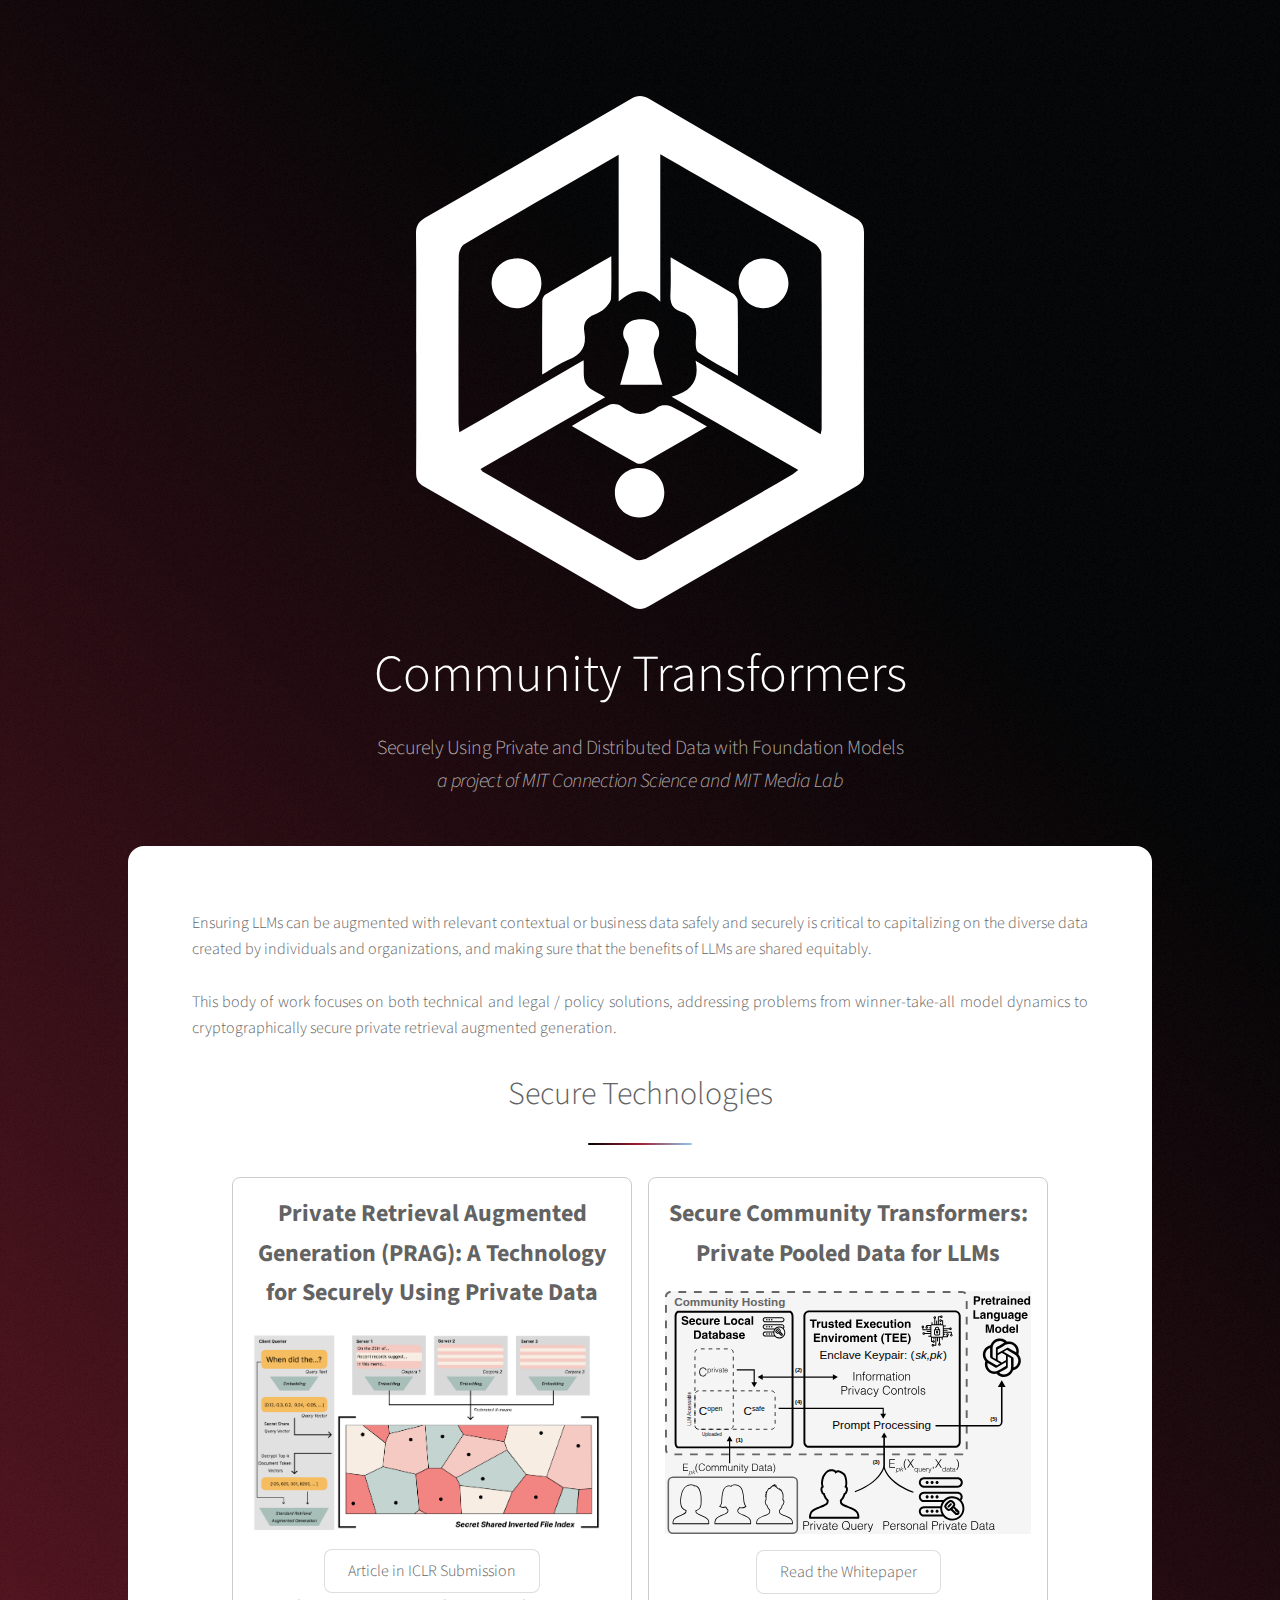
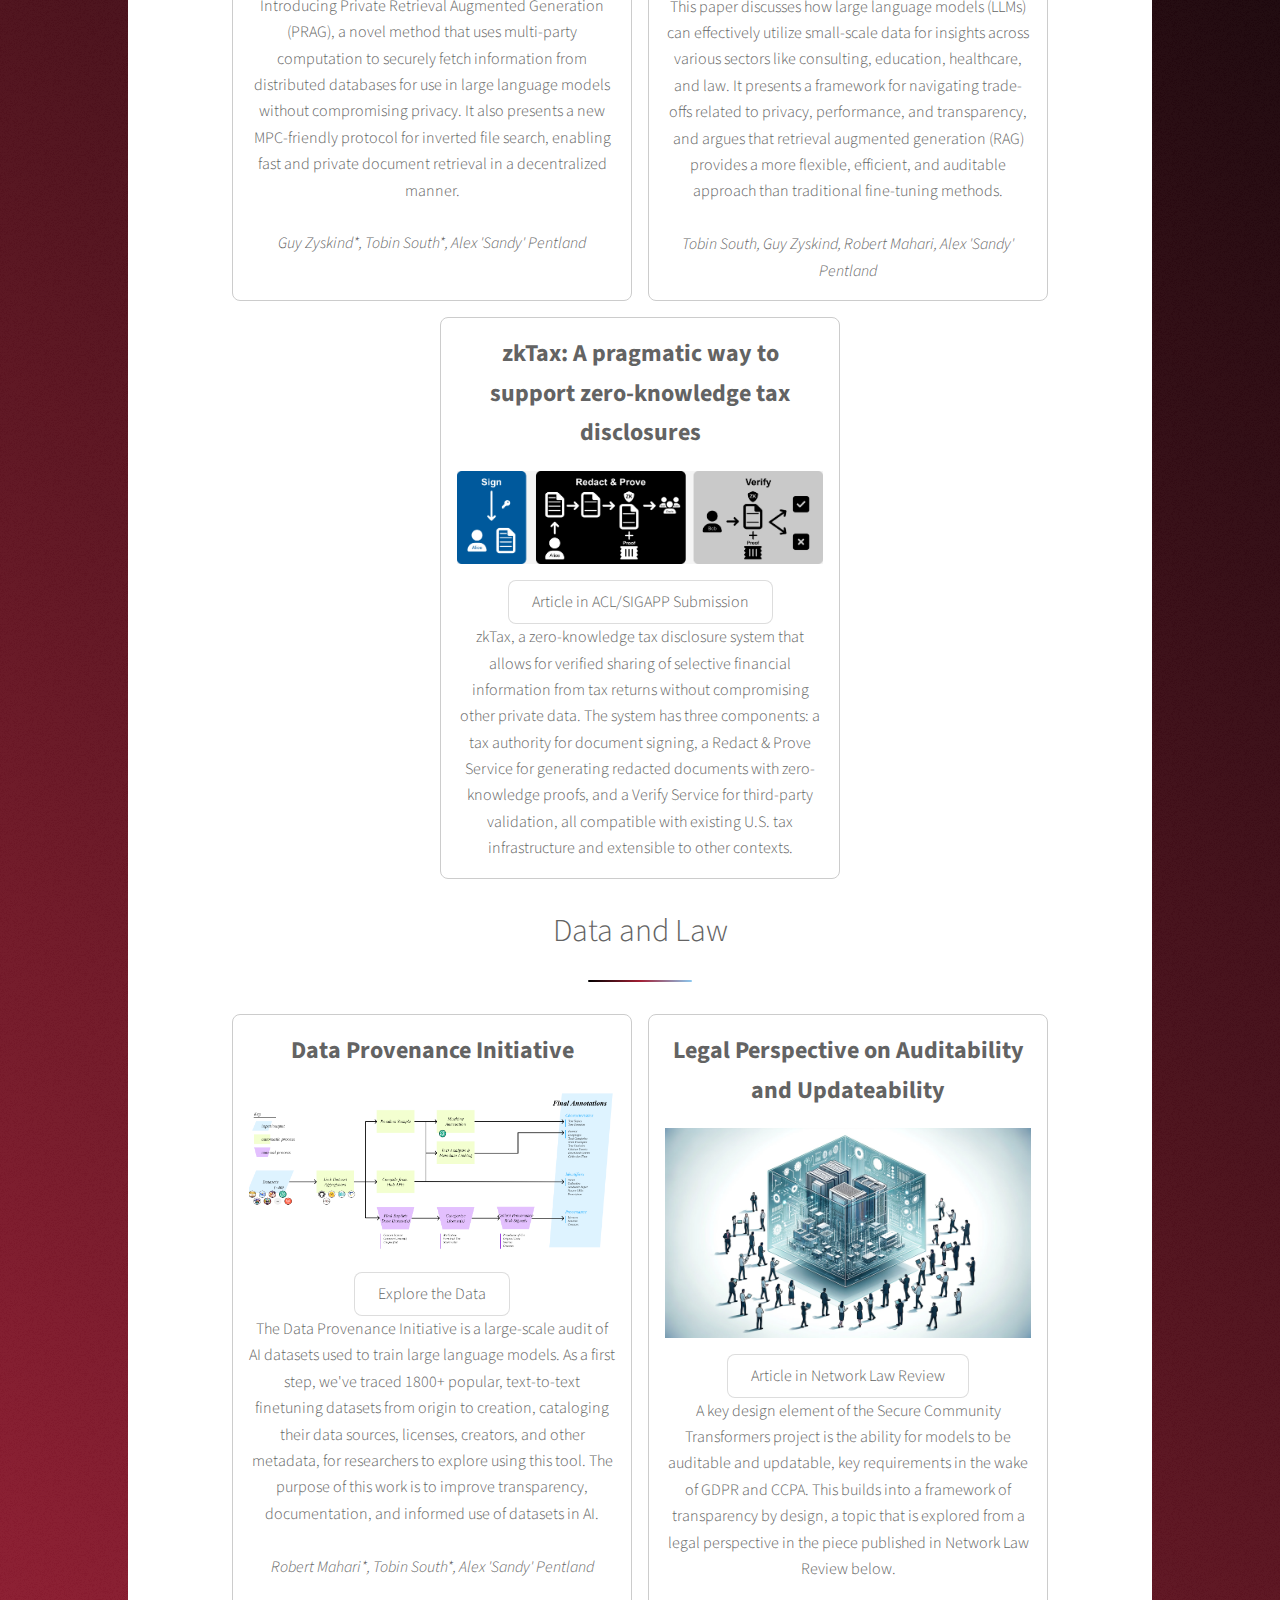
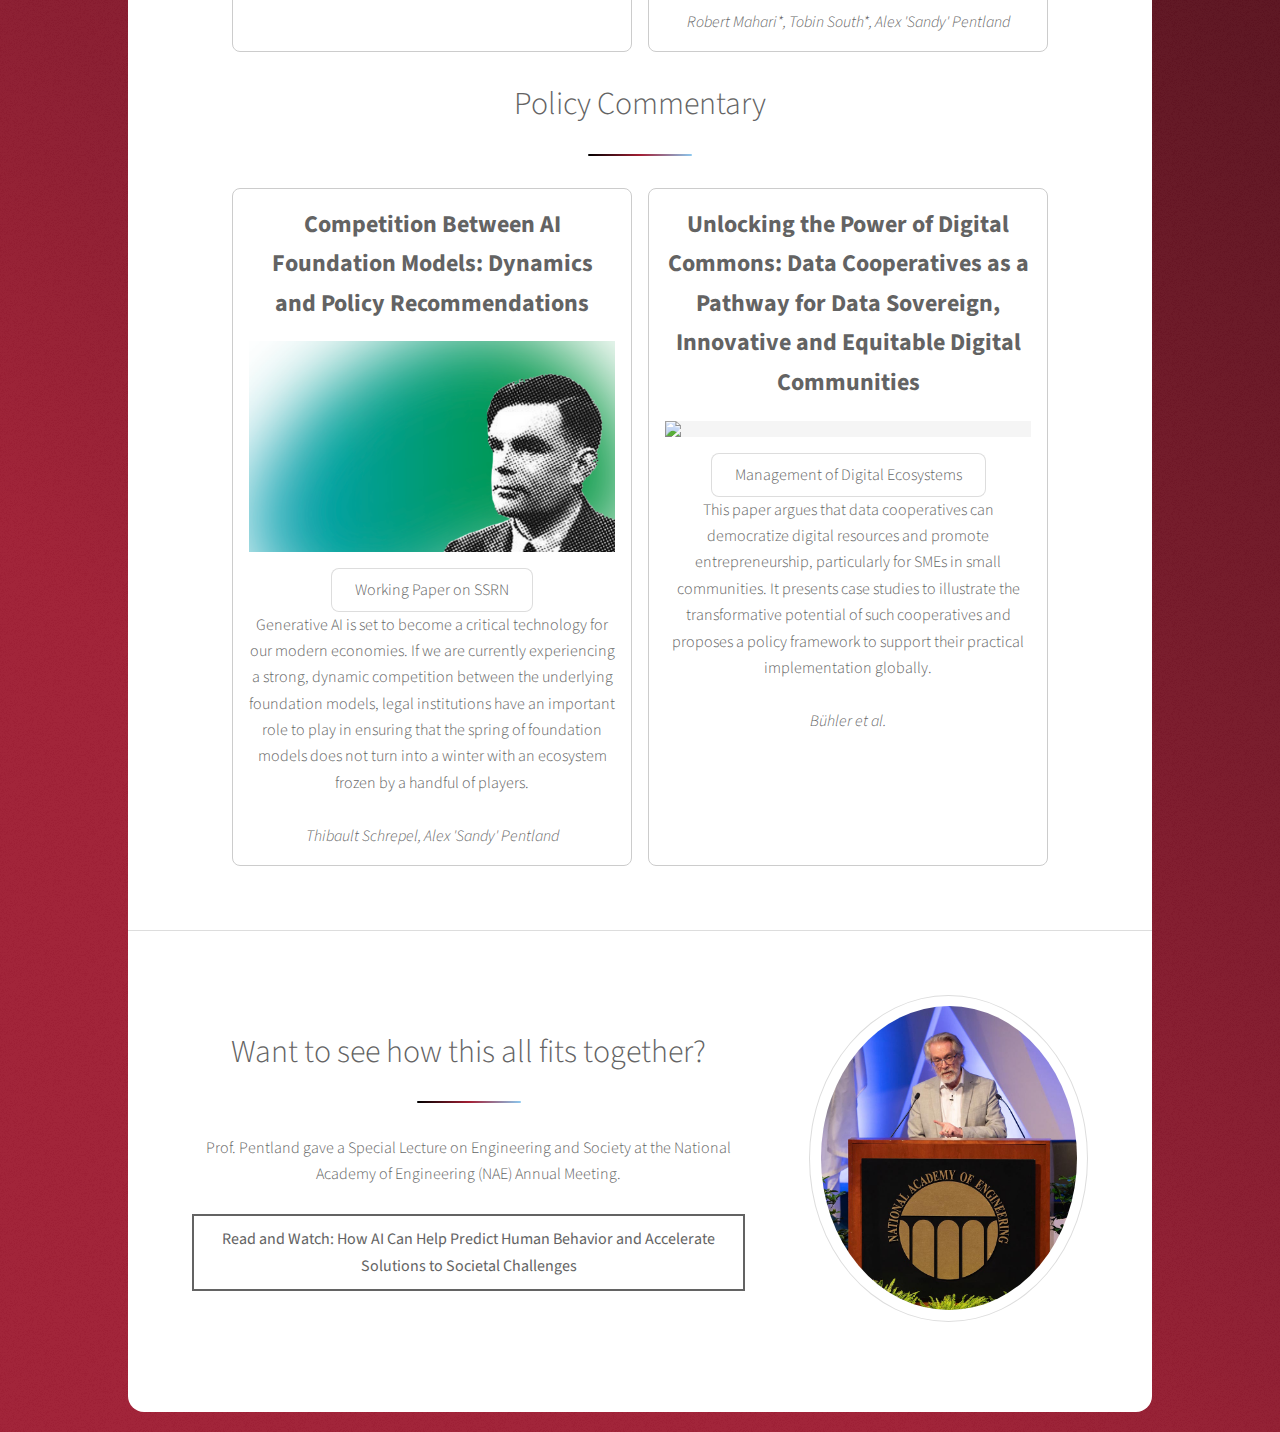
==== docs/index.html @ 42df5314 "Remove berke et al" ====
<!DOCTYPE HTML>
<html>

<head>
  <title>Community Transformers</title>
  <meta charset="utf-8" />
  <meta name="viewport" content="width=device-width, initial-scale=1, user-scalable=no" />
  <link rel="stylesheet" href="assets/css/style.css" />
  <noscript>
	<link rel="stylesheet" href="assets/css/noscript.css" />
  </noscript>
  <!-- <script src="https://cdn.tailwindcss.com"></script> -->
  <script defer src="https://use.fontawesome.com/releases/v6.3.0/js/all.js"></script>

  <script>
	document.addEventListener("DOMContentLoaded", function() {
	const elem = document.getElementById("demo");
	const fullText = elem.innerText;no

	let index = 0;
	let wordArray = fullText.split(' ');

	setTimeout(() => {
	const typingEffect = setInterval(() => {
		if (index < wordArray.length) {
		elem.innerText += (elem.innerText ? ' ' : '') + wordArray[index];
		index++;
		} else {
		clearInterval(typingEffect);
		}
	}, 60); // 200ms delay between words
	}, 1400); // 1s delay at first
	});
	</script>
</head>

<body class="is-preload">

  <!-- Wrapper -->
  <div id="wrapper">

	<!-- Header -->
	<header id="header" class="alt">
	  <span class="logo"><img src="images/logoWhite.svg" alt="" class="w-1/4 md:w-1/3" /></span>
	  <h1>Community Transformers</h1>
	  <p>Securely Using Private and Distributed Data with Foundation Models</p>
	  <p><em>a project of MIT Connection Science and MIT Media Lab</em></p>
	</header>

	<!-- Nav
	<nav id="nav">
	  <ul>
		<li><a href="#intro" class="active">Abstract</a></li>
		<li><a href="#architecture">Architecture</a></li>
		<li><a href="#safety">Safety & Privacy</a></li>
		<li><a href="#next">Next Steps</a></li>
	  </ul>
	</nav> -->

	<!-- Main -->
	<div id="main" style="margin-bottom: 20px;">

	  <!-- Introduction -->
	  <section id="intro" class="main special">
		<div class="spotlight">
		  <div class="content">
			<div style="text-align: justify;">
			  <p id="demo">
				Ensuring LLMs can be augmented with relevant contextual or business data safely and securely is critical to capitalizing on the diverse data created by individuals and organizations, and making sure that the benefits of LLMs are shared equitably.
			  	<br /> <br />
				This body of work focuses on both technical and legal / policy solutions, addressing problems from winner-take-all model dynamics to cryptographically secure private retrieval augmented generation. 
			  </p>
			</div> 
			<br/>
			<header class="major">
				<h2>Secure Technologies</h2>
			</header>
			<div class="card-container">
				<div class="card">
					<h2 class="card-title">Private Retrieval Augmented Generation (PRAG): A Technology for Securely Using Private Data
					</h2>
					<figure><img src="images/PRAG_IVF_diagram.png" alt="Technical Diagram"></figure>
					<a href="https://openreview.net/pdf?id=JTcaziw7G1" class="button">Article in ICLR Submission</a>
					<p>Introducing Private Retrieval Augmented Generation (PRAG), a novel method that uses multi-party computation to securely fetch information from distributed databases for use in large language models without compromising privacy. It also presents a new MPC-friendly protocol for inverted file search, enabling fast and private document retrieval in a decentralized manner.</p>
					<br/>
					<p><em>Guy Zyskind*, Tobin South*, Alex 'Sandy' Pentland</em></p>
				</div>
				<div class="card">
					<h2 class="card-title">Secure Community Transformers: Private Pooled Data for LLMs
					</h2>
					<figure><img src="images/diagramV2black.svg" alt="Technical Diagram"></figure>
					<a href="SecureCommunityTransfomersMITSouth.pdf" class="button">Read the Whitepaper</a>
					<p>This paper discusses how large language models (LLMs) can effectively utilize small-scale data for insights across various sectors like consulting, education, healthcare, and law. It presents a framework for navigating trade-offs related to privacy, performance, and transparency, and argues that retrieval augmented generation (RAG) provides a more flexible, efficient, and auditable approach than traditional fine-tuning methods.
					</p>
					<br/>
					<p><em>Tobin South, Guy Zyskind, Robert Mahari, Alex 'Sandy' Pentland</em></p>
				</div>
				<div class="card">
					<h2 class="card-title">zkTax: A pragmatic way to support zero-knowledge tax disclosures
					</h2>
					<figure><img src="images/zktax.png" alt="Technical Diagram"></figure>
					<a href="zkTax.pdf" class="button">Article in ACL/SIGAPP Submission</a>
					<p>zkTax, a zero-knowledge tax disclosure system that allows for verified sharing of selective financial information from tax returns without compromising other private data. The system has three components: a tax authority for document signing, a Redact & Prove Service for generating redacted documents with zero-knowledge proofs, and a Verify Service for third-party validation, all compatible with existing U.S. tax infrastructure and extensible to other contexts.
					<!-- </p> -->
					<!-- <br/> -->
					<!-- <p><em>Alex Berke*, Tobin South*, Robert Mahari, Alex 'Sandy' Pentland</em></p> -->
				</div>
			</div>
			<br/>
			<header class="major">
				<h2>Data and Law</h2>
			</header>
			<div class="card-container">
				<div class="card">
					<h2 class="card-title">Data Provenance Initiative
					</h2>
					<figure><img src="images/DPI.png" alt="Technical Diagram"></figure>
					<a href="https://www.dataprovenance-explorer.org/" class="button">Explore the Data</a>
					<p>The Data Provenance Initiative is a large-scale audit of AI datasets used to train large language models. As a first step, we've traced 1800+ popular, text-to-text finetuning datasets from origin to creation, cataloging their data sources, licenses, creators, and other metadata, for researchers to explore using this tool. The purpose of this work is to improve transparency, documentation, and informed use of datasets in AI.
					</p>
					<br/>
					<p><em>Robert Mahari*, Tobin South*, Alex 'Sandy' Pentland</em></p>
				</div>
				<div class="card">
					<h2 class="card-title">Legal Perspective on Auditability and Updateability
					</h2>
					<figure><img src="images/NLR_DALLE.png" alt="Technical Diagram"></figure>
					<a href="https://www.networklawreview.org/computational-three/" class="button">Article in Network Law Review</a>
					<p>A key design element of the Secure Community Transformers project is the ability for models to be auditable and updatable, key requirements in the wake of GDPR and CCPA. This builds into a framework of transparency by design, a topic that is explored from a legal perspective in the piece published in Network Law Review below.
					</p>
					<br/>
					<p><em>Robert Mahari*, Tobin South*, Alex 'Sandy' Pentland</em></p>
				</div>
			</div>
			<br/>
			<header class="major">
				<h2>Policy Commentary</h2>
			</header>
			<div class="card-container">
				<div class="card">
					<h2 class="card-title">Competition Between AI Foundation Models: Dynamics and Policy Recommendations</h2>
					<figure><img src="images/AICompetition.png" alt="Technical Diagram"></figure>
					<a href="https://papers.ssrn.com/sol3/papers.cfm?abstract_id=4493900" class="button">Working Paper on SSRN</a>
					<p>Generative AI is set to become a critical technology for our modern economies. If we are currently experiencing a strong, dynamic competition between the underlying foundation models, legal institutions have an important role to play in ensuring that the spring of foundation models does not turn into a winter with an ecosystem frozen by a handful of players.</p>
					<br/>
					<p><em>Thibault Schrepel, Alex 'Sandy' Pentland</em></p>
				</div>
				<div class="card">
					<h2 class="card-title">Unlocking the Power of Digital Commons: Data Cooperatives as a Pathway for Data Sovereign, Innovative and Equitable Digital Communities
					</h2>
					<figure><img src="images/UnlockingDigitalCommons.png"></figure>
					<a href="https://www.mdpi.com/2673-6470/3/3/11#" class="button"><p>Management of Digital Ecosystems</p></a>
					<p>This paper argues that data cooperatives can democratize digital resources and promote entrepreneurship, particularly for SMEs in small communities. It presents case studies to illustrate the transformative potential of such cooperatives and proposes a policy framework to support their practical implementation globally.
					</p>
					<br/>
					<p><em>Bühler et al.</em></p>
				</div>
			</div>
		  </div>
		</div>
	  </section>

	  <section id="Sandy" class="main special">
		<div class="spotlight">
		  <div class="content">
			<header class="major">
			  <h2>Want to see how this all fits together?</h2>
			</header>
			<div>
			<p>Prof. Pentland gave a Special Lecture on Engineering and Society at the National Academy of Engineering (NAE) Annual Meeting.</p>
			<br/>

			<a href="https://www.mdpi.com/2673-6470/3/3/11#" style="display: inline-block; border: 2px solid; padding: 10px;">
			<div style="white-space: normal; overflow: hidden; text-overflow: ellipsis;">
				<strong>Read and Watch: How AI Can Help Predict Human Behavior and Accelerate Solutions to Societal Challenges</strong>
			</div>
			</a>
		</div>
		 </div>
		  <span class="image"><img src="images/NAEsandy.jpg" alt="" /></span>
		</div>
	</section>


	  	<!-- Bibtex Citation -->
		<!-- <section id="bibtex">
			<div class="bg-gray-100 p-4 rounded-sm overflow-auto text-black align-left">
			<h3 class="text-black text-2xl py-2">Bibtex Citation</h3>
			<pre class="text-sm">
@misc{South23CommunityTransformers,
	title={Secure Community Transformers: Private Pooled Data for LLMs},
	author={South, Tobin and Zyskind, Guy and Mahari, Robert and Hardjono, Thomas and Pentland, Alex 'Sandy'},
	year={2023},
	url={transformers.mit.edu}
}</pre>
			</div>
		</section>

	</div> -->

	<!-- Footer -->
	<!-- <footer class="bg-gray-800 text-white p-6">
	  <div class="flex items-center justify-between">
		<div class="flex items-center">
		  <img class="h-14 mr-5" src="images/CSlogo.png" alt="MIT Connection Science Logo">
		  <p>This is a project of MIT Connection Science and MIT Human Dynamics, led by Alex 'Sandy' Pentland. The authors of
			this project are Tobin South, Guy Zyskind, Robert Mahari, Thomas Hardjono, and Sandy Pentland.
			Contact: tsouth@mit.edu</p>
		</div>
	  </div>
	</footer> -->

	<!-- <p class="copyright">&copy; MIT Connection Science 2023. Design: <a href="https://html5up.net">HTML5 UP</a>.</p> -->
	<br>

  <!-- Scripts -->
  <script src="assets/js/jquery.min.js"></script>
  <script src="assets/js/jquery.scrollex.min.js"></script>
  <script src="assets/js/jquery.scrolly.min.js"></script>
  <script src="assets/js/browser.min.js"></script>
  <script src="assets/js/breakpoints.min.js"></script>
  <script src="assets/js/util.js"></script>
  <script src="assets/js/main.js"></script>

</body>

</html>
---- docs/assets/css/style.css ----
@import url(fontawesome-all.min.css);
@import 'https://fonts.googleapis.com/css?family=Source+Sans+Pro:300,400';
/*
! tailwindcss v3.2.7 | MIT License | https://tailwindcss.com
*/

/*
1. Prevent padding and border from affecting element width. (https://github.com/mozdevs/cssremedy/issues/4)
2. Allow adding a border to an element by just adding a border-width. (https://github.com/tailwindcss/tailwindcss/pull/116)
*/


@tailwind base;
@tailwind components;
@tailwind utilities;


*,
::before,
::after {
  box-sizing: border-box;
  /* 1 */
  border-width: 0;
  /* 2 */
  border-style: solid;
  /* 2 */
  border-color: #e5e7eb;
  /* 2 */
}

::before,
::after {
  --tw-content: '';
}

/*
1. Use a consistent sensible line-height in all browsers.
2. Prevent adjustments of font size after orientation changes in iOS.
3. Use a more readable tab size.
4. Use the user's configured `sans` font-family by default.
5. Use the user's configured `sans` font-feature-settings by default.
*/

html {
  line-height: 1.5;
  /* 1 */
  -webkit-text-size-adjust: 100%;
  /* 2 */
  -moz-tab-size: 4;
  /* 3 */
  -o-tab-size: 4;
     tab-size: 4;
  /* 3 */
  font-family: ui-sans-serif, system-ui, -apple-system, BlinkMacSystemFont, "Segoe UI", Roboto, "Helvetica Neue", Arial, "Noto Sans", sans-serif, "Apple Color Emoji", "Segoe UI Emoji", "Segoe UI Symbol", "Noto Color Emoji";
  /* 4 */
  font-feature-settings: normal;
  /* 5 */
}

/*
1. Remove the margin in all browsers.
2. Inherit line-height from `html` so users can set them as a class directly on the `html` element.
*/

body {
  margin: 0;
  /* 1 */
  line-height: inherit;
  /* 2 */
}

/*
1. Add the correct height in Firefox.
2. Correct the inheritance of border color in Firefox. (https://bugzilla.mozilla.org/show_bug.cgi?id=190655)
3. Ensure horizontal rules are visible by default.
*/

hr {
  height: 0;
  /* 1 */
  color: inherit;
  /* 2 */
  border-top-width: 1px;
  /* 3 */
}

/*
Add the correct text decoration in Chrome, Edge, and Safari.
*/

abbr:where([title]) {
  -webkit-text-decoration: underline dotted;
          text-decoration: underline dotted;
}


/*
Reset links to optimize for opt-in styling instead of opt-out.
*/

a {
  color: inherit;
  text-decoration: inherit;
}

/*
Add the correct font weight in Edge and Safari.
*/

b,
strong {
  font-weight: bolder;
}

/*
1. Use the user's configured `mono` font family by default.
2. Correct the odd `em` font sizing in all browsers.
*/

code,
kbd,
samp,
pre {
  font-family: ui-monospace, SFMono-Regular, Menlo, Monaco, Consolas, "Liberation Mono", "Courier New", monospace;
  /* 1 */
  font-size: 1em;
  /* 2 */
}

/*
Add the correct font size in all browsers.
*/

small {
  font-size: 80%;
}

/*
Prevent `sub` and `sup` elements from affecting the line height in all browsers.
*/

sub,
sup {
  font-size: 75%;
  line-height: 0;
  position: relative;
  vertical-align: baseline;
}

sub {
  bottom: -0.25em;
}

sup {
  top: -0.5em;
}

/*
1. Remove text indentation from table contents in Chrome and Safari. (https://bugs.chromium.org/p/chromium/issues/detail?id=999088, https://bugs.webkit.org/show_bug.cgi?id=201297)
2. Correct table border color inheritance in all Chrome and Safari. (https://bugs.chromium.org/p/chromium/issues/detail?id=935729, https://bugs.webkit.org/show_bug.cgi?id=195016)
3. Remove gaps between table borders by default.
*/

table {
  text-indent: 0;
  /* 1 */
  border-color: inherit;
  /* 2 */
  border-collapse: collapse;
  /* 3 */
}

/*
1. Change the font styles in all browsers.
2. Remove the margin in Firefox and Safari.
3. Remove default padding in all browsers.
*/

button,
input,
optgroup,
select,
textarea {
  font-family: inherit;
  /* 1 */
  font-size: 100%;
  /* 1 */
  font-weight: inherit;
  /* 1 */
  line-height: inherit;
  /* 1 */
  color: inherit;
  /* 1 */
  margin: 0;
  /* 2 */
  padding: 0;
  /* 3 */
}

/*
Remove the inheritance of text transform in Edge and Firefox.
*/

/* button,
select {
  text-transform: none;
} */

/*
1. Correct the inability to style clickable types in iOS and Safari.
2. Remove default button styles.
*/

button,
[type='button'],
[type='reset'],
[type='submit'] {
  -webkit-appearance: button;
  /* 1 */
  background-color: transparent;
  /* 2 */
  background-image: none;
  /* 2 */
}

/*
Use the modern Firefox focus style for all focusable elements.
*/

:-moz-focusring {
  outline: auto;
}

/*
Remove the additional `:invalid` styles in Firefox. (https://github.com/mozilla/gecko-dev/blob/2f9eacd9d3d995c937b4251a5557d95d494c9be1/layout/style/res/forms.css#L728-L737)
*/

:-moz-ui-invalid {
  box-shadow: none;
}

/*
Add the correct vertical alignment in Chrome and Firefox.
*/

progress {
  vertical-align: baseline;
}

/*
Correct the cursor style of increment and decrement buttons in Safari.
*/

::-webkit-inner-spin-button,
::-webkit-outer-spin-button {
  height: auto;
}

/*
1. Correct the odd appearance in Chrome and Safari.
2. Correct the outline style in Safari.
*/

[type='search'] {
  -webkit-appearance: textfield;
  /* 1 */
  outline-offset: -2px;
  /* 2 */
}

/*
Remove the inner padding in Chrome and Safari on macOS.
*/

::-webkit-search-decoration {
  -webkit-appearance: none;
}

/*
1. Correct the inability to style clickable types in iOS and Safari.
2. Change font properties to `inherit` in Safari.
*/

::-webkit-file-upload-button {
  -webkit-appearance: button;
  /* 1 */
  font: inherit;
  /* 2 */
}

/*
Add the correct display in Chrome and Safari.
*/

summary {
  display: list-item;
}

/*
1. Make replaced elements `display: block` by default. (https://github.com/mozdevs/cssremedy/issues/14)
2. Add `vertical-align: middle` to align replaced elements more sensibly by default. (https://github.com/jensimmons/cssremedy/issues/14#issuecomment-634934210)
   This can trigger a poorly considered lint error in some tools but is included by design.
*/

img,
svg,
video,
canvas,
audio,
iframe,
embed,
object {
  display: block;
  /* 1 */
  vertical-align: middle;
  /* 2 */
}

/*
Constrain images and videos to the parent width and preserve their intrinsic aspect ratio. (https://github.com/mozdevs/cssremedy/issues/14)
*/

img,
video {
  max-width: 100%;
  height: auto;
}

/*
	Stellar by HTML5 UP
	html5up.net | @ajlkn
	Free for personal and commercial use under the CCA 3.0 license (html5up.net/license)
*/

html, body, div, span, applet, object,
iframe, h1, h2, h3, h4, h5, h6, p, blockquote,
pre, a, abbr, acronym, address, big, cite,
code, del, dfn, em, img, ins, kbd, q, s, samp,
small, strike, strong, sub, sup, tt, var, b,
u, i, center, dl, dt, dd, ol, ul, li, fieldset,
form, label, legend, table, caption, tbody,
tfoot, thead, tr, th, td, article, aside,
canvas, details, embed, figure, figcaption,
footer, header, hgroup, menu, nav, output, ruby,
section, summary, time, mark, audio, video {
  margin: 0;
  padding: 0;
  border: 0;
  font-size: 100%;
  font: inherit;
  vertical-align: baseline;
}

article, aside, details, figcaption, figure,
footer, header, hgroup, menu, nav, section {
  display: block;
}

body {
  line-height: 1;
}

ol, ul {
  list-style: none;
}

blockquote, q {
  quotes: none;
}

blockquote:before, blockquote:after, q:before, q:after {
  content: '';
  content: none;
}

table {
  border-collapse: collapse;
  border-spacing: 0;
}

body {
  -webkit-text-size-adjust: none;
}

mark {
  background-color: transparent;
  color: inherit;
}

input::-moz-focus-inner {
  border: 0;
  padding: 0;
}

input, select, textarea {
  -moz-appearance: none;
  -webkit-appearance: none;
  appearance: none;
}

/* Basic */

body {
  -ms-overflow-style: scrollbar;
}

@media screen and (max-width: 480px) {
  html, body {
    min-width: 320px;
  }
}

html {
  box-sizing: border-box;
}

*, *:before, *:after {
  box-sizing: inherit;
}

body {
  background-color: #935d8c;
  background-image: url("images/overlay.png"), linear-gradient(45deg, #A31F34 15%, #000000 85%);
}

body.is-preload *, body.is-preload *:before, body.is-preload *:after {
  animation: none !important;
  transition: none !important;
}

/* Type */

body {
  background-color: #935d8c;
  color: rgba(255, 255, 255, 0.65);
}

body, input, select, textarea {
  font-family: "Source Sans Pro", Helvetica, sans-serif;
  font-size: 17pt;
  font-weight: 300;
  line-height: 1.65;
}

@media screen and (max-width: 1680px) {
  body, input, select, textarea {
    font-size: 14pt;
  }
}

@media screen and (max-width: 1280px) {
  body, input, select, textarea {
    font-size: 12pt;
  }
}

@media screen and (max-width: 360px) {
  body, input, select, textarea {
    font-size: 11pt;
  }
}

a {
  transition: color 0.2s ease, border-bottom 0.2s ease;
  text-decoration: none;
  border-bottom: dotted 1px;
  color: inherit;
}

a:hover {
  border-bottom-color: transparent;
}

strong, b {
  font-weight: 400;
}

em, i {
  font-style: italic;
}

/* 
h1 {
  font-size: 2.5em;
  line-height: 1.2;
}

h2 {
  font-size: 1.5em;
}

h3 {
  font-size: 1.25em;
}

h4 {
  font-size: 1.1em;
}

h5 {
  font-size: 0.9em;
}

h6 {
  font-size: 0.7em;
} */

@media screen and (max-width: 736px) {
  h1 {
    font-size: 2em;
  }
}

sub {
  font-size: 0.8em;
  position: relative;
  top: 0.5em;
}

sup {
  font-size: 0.8em;
  position: relative;
  top: -0.5em;
}

blockquote {
  border-left: solid 4px;
  font-style: italic;
  margin: 0 0 2em 0;
  padding: 0.5em 0 0.5em 2em;
}

code {
  border-radius: 8px;
  border: solid 1px;
  font-family: "Courier New", monospace;
  font-size: 0.9em;
  margin: 0 0.25em;
  padding: 0.25em 0.65em;
}

pre {
  -webkit-overflow-scrolling: touch;
  font-family: "Courier New", monospace;
  font-size: 0.9em;
  margin: 0 0 2em 0;
}

pre code {
  display: block;
  line-height: 1.75;
  padding: 1em 1.5em;
  overflow-x: auto;
}

hr {
  border: 0;
  border-bottom: solid 1px;
  margin: 1em 0;
}

.align-left {
  text-align: left;
}

.align-center {
  text-align: center;
}

.align-right {
  text-align: right;
}

input, select, textarea {
  color: #ffffff;
}

a:hover {
  color: #ffffff;
}

strong, b {
  color: #ffffff;
}

h1, h2, h3, h4, h5, h6 {
  color: #ffffff;
}

blockquote {
  border-left-color: rgba(255, 255, 255, 0.35);
}

code {
  background: rgba(255, 255, 255, 0.075);
  border-color: rgba(255, 255, 255, 0.35);
}

hr {
  border-bottom-color: rgba(255, 255, 255, 0.35);
}

/* Row */

.row {
  display: flex;
  flex-wrap: wrap;
  box-sizing: border-box;
  align-items: stretch;
}

.row > * {
  box-sizing: border-box;
}

.row.gtr-uniform > * > :last-child {
  margin-bottom: 0;
}

.row.aln-left {
  justify-content: flex-start;
}

.row.aln-center {
  justify-content: center;
}

.row.aln-right {
  justify-content: flex-end;
}

.row.aln-top {
  align-items: flex-start;
}

.row.aln-middle {
  align-items: center;
}

.row.aln-bottom {
  align-items: flex-end;
}

.row > .imp {
  order: -1;
}

.row > .col-1 {
  width: 8.33333%;
}

.row > .off-1 {
  margin-left: 8.33333%;
}

.row > .col-2 {
  width: 16.66667%;
}

.row > .off-2 {
  margin-left: 16.66667%;
}

.row > .col-3 {
  width: 25%;
}

.row > .off-3 {
  margin-left: 25%;
}

.row > .col-4 {
  width: 33.33333%;
}

.row > .off-4 {
  margin-left: 33.33333%;
}

.row > .col-5 {
  width: 41.66667%;
}

.row > .off-5 {
  margin-left: 41.66667%;
}

.row > .col-6 {
  width: 50%;
}

.row > .off-6 {
  margin-left: 50%;
}

.row > .col-7 {
  width: 58.33333%;
}

.row > .off-7 {
  margin-left: 58.33333%;
}

.row > .col-8 {
  width: 66.66667%;
}

.row > .off-8 {
  margin-left: 66.66667%;
}

.row > .col-9 {
  width: 75%;
}

.row > .off-9 {
  margin-left: 75%;
}

.row > .col-10 {
  width: 83.33333%;
}

.row > .off-10 {
  margin-left: 83.33333%;
}

.row > .col-11 {
  width: 91.66667%;
}

.row > .off-11 {
  margin-left: 91.66667%;
}

.row > .col-12 {
  width: 100%;
}

.row > .off-12 {
  margin-left: 100%;
}

.row.gtr-0 {
  margin-top: 0;
  margin-left: 0em;
}

.row.gtr-0 > * {
  padding: 0 0 0 0em;
}

.row.gtr-0.gtr-uniform {
  margin-top: 0em;
}

.row.gtr-0.gtr-uniform > * {
  padding-top: 0em;
}

.row.gtr-25 {
  margin-top: 0;
  margin-left: -0.375em;
}

.row.gtr-25 > * {
  padding: 0 0 0 0.375em;
}

.row.gtr-25.gtr-uniform {
  margin-top: -0.375em;
}

.row.gtr-25.gtr-uniform > * {
  padding-top: 0.375em;
}

.row.gtr-50 {
  margin-top: 0;
  margin-left: -0.75em;
}

.row.gtr-50 > * {
  padding: 0 0 0 0.75em;
}

.row.gtr-50.gtr-uniform {
  margin-top: -0.75em;
}

.row.gtr-50.gtr-uniform > * {
  padding-top: 0.75em;
}

.row {
  margin-top: 0;
  margin-left: -1.5em;
}

.row > * {
  padding: 0 0 0 1.5em;
}

.row.gtr-uniform {
  margin-top: -1.5em;
}

.row.gtr-uniform > * {
  padding-top: 1.5em;
}

.row.gtr-150 {
  margin-top: 0;
  margin-left: -2.25em;
}

.row.gtr-150 > * {
  padding: 0 0 0 2.25em;
}

.row.gtr-150.gtr-uniform {
  margin-top: -2.25em;
}

.row.gtr-150.gtr-uniform > * {
  padding-top: 2.25em;
}

.row.gtr-200 {
  margin-top: 0;
  margin-left: -3em;
}

.row.gtr-200 > * {
  padding: 0 0 0 3em;
}

.row.gtr-200.gtr-uniform {
  margin-top: -3em;
}

.row.gtr-200.gtr-uniform > * {
  padding-top: 3em;
}

@media screen and (max-width: 1680px) {
  .row {
    display: flex;
    flex-wrap: wrap;
    box-sizing: border-box;
    align-items: stretch;
  }

  .row > * {
    box-sizing: border-box;
  }

  .row.gtr-uniform > * > :last-child {
    margin-bottom: 0;
  }

  .row.aln-left {
    justify-content: flex-start;
  }

  .row.aln-center {
    justify-content: center;
  }

  .row.aln-right {
    justify-content: flex-end;
  }

  .row.aln-top {
    align-items: flex-start;
  }

  .row.aln-middle {
    align-items: center;
  }

  .row.aln-bottom {
    align-items: flex-end;
  }

  .row > .imp-xlarge {
    order: -1;
  }

  .row > .col-1-xlarge {
    width: 8.33333%;
  }

  .row > .off-1-xlarge {
    margin-left: 8.33333%;
  }

  .row > .col-2-xlarge {
    width: 16.66667%;
  }

  .row > .off-2-xlarge {
    margin-left: 16.66667%;
  }

  .row > .col-3-xlarge {
    width: 25%;
  }

  .row > .off-3-xlarge {
    margin-left: 25%;
  }

  .row > .col-4-xlarge {
    width: 33.33333%;
  }

  .row > .off-4-xlarge {
    margin-left: 33.33333%;
  }

  .row > .col-5-xlarge {
    width: 41.66667%;
  }

  .row > .off-5-xlarge {
    margin-left: 41.66667%;
  }

  .row > .col-6-xlarge {
    width: 50%;
  }

  .row > .off-6-xlarge {
    margin-left: 50%;
  }

  .row > .col-7-xlarge {
    width: 58.33333%;
  }

  .row > .off-7-xlarge {
    margin-left: 58.33333%;
  }

  .row > .col-8-xlarge {
    width: 66.66667%;
  }

  .row > .off-8-xlarge {
    margin-left: 66.66667%;
  }

  .row > .col-9-xlarge {
    width: 75%;
  }

  .row > .off-9-xlarge {
    margin-left: 75%;
  }

  .row > .col-10-xlarge {
    width: 83.33333%;
  }

  .row > .off-10-xlarge {
    margin-left: 83.33333%;
  }

  .row > .col-11-xlarge {
    width: 91.66667%;
  }

  .row > .off-11-xlarge {
    margin-left: 91.66667%;
  }

  .row > .col-12-xlarge {
    width: 100%;
  }

  .row > .off-12-xlarge {
    margin-left: 100%;
  }

  .row.gtr-0 {
    margin-top: 0;
    margin-left: 0em;
  }

  .row.gtr-0 > * {
    padding: 0 0 0 0em;
  }

  .row.gtr-0.gtr-uniform {
    margin-top: 0em;
  }

  .row.gtr-0.gtr-uniform > * {
    padding-top: 0em;
  }

  .row.gtr-25 {
    margin-top: 0;
    margin-left: -0.375em;
  }

  .row.gtr-25 > * {
    padding: 0 0 0 0.375em;
  }

  .row.gtr-25.gtr-uniform {
    margin-top: -0.375em;
  }

  .row.gtr-25.gtr-uniform > * {
    padding-top: 0.375em;
  }

  .row.gtr-50 {
    margin-top: 0;
    margin-left: -0.75em;
  }

  .row.gtr-50 > * {
    padding: 0 0 0 0.75em;
  }

  .row.gtr-50.gtr-uniform {
    margin-top: -0.75em;
  }

  .row.gtr-50.gtr-uniform > * {
    padding-top: 0.75em;
  }

  .row {
    margin-top: 0;
    margin-left: -1.5em;
  }

  .row > * {
    padding: 0 0 0 1.5em;
  }

  .row.gtr-uniform {
    margin-top: -1.5em;
  }

  .row.gtr-uniform > * {
    padding-top: 1.5em;
  }

  .row.gtr-150 {
    margin-top: 0;
    margin-left: -2.25em;
  }

  .row.gtr-150 > * {
    padding: 0 0 0 2.25em;
  }

  .row.gtr-150.gtr-uniform {
    margin-top: -2.25em;
  }

  .row.gtr-150.gtr-uniform > * {
    padding-top: 2.25em;
  }

  .row.gtr-200 {
    margin-top: 0;
    margin-left: -3em;
  }

  .row.gtr-200 > * {
    padding: 0 0 0 3em;
  }

  .row.gtr-200.gtr-uniform {
    margin-top: -3em;
  }

  .row.gtr-200.gtr-uniform > * {
    padding-top: 3em;
  }
}

@media screen and (max-width: 1280px) {
  .row {
    display: flex;
    flex-wrap: wrap;
    box-sizing: border-box;
    align-items: stretch;
  }

  .row > * {
    box-sizing: border-box;
  }

  .row.gtr-uniform > * > :last-child {
    margin-bottom: 0;
  }

  .row.aln-left {
    justify-content: flex-start;
  }

  .row.aln-center {
    justify-content: center;
  }

  .row.aln-right {
    justify-content: flex-end;
  }

  .row.aln-top {
    align-items: flex-start;
  }

  .row.aln-middle {
    align-items: center;
  }

  .row.aln-bottom {
    align-items: flex-end;
  }

  .row > .imp-large {
    order: -1;
  }

  .row > .col-1-large {
    width: 8.33333%;
  }

  .row > .off-1-large {
    margin-left: 8.33333%;
  }

  .row > .col-2-large {
    width: 16.66667%;
  }

  .row > .off-2-large {
    margin-left: 16.66667%;
  }

  .row > .col-3-large {
    width: 25%;
  }

  .row > .off-3-large {
    margin-left: 25%;
  }

  .row > .col-4-large {
    width: 33.33333%;
  }

  .row > .off-4-large {
    margin-left: 33.33333%;
  }

  .row > .col-5-large {
    width: 41.66667%;
  }

  .row > .off-5-large {
    margin-left: 41.66667%;
  }

  .row > .col-6-large {
    width: 50%;
  }

  .row > .off-6-large {
    margin-left: 50%;
  }

  .row > .col-7-large {
    width: 58.33333%;
  }

  .row > .off-7-large {
    margin-left: 58.33333%;
  }

  .row > .col-8-large {
    width: 66.66667%;
  }

  .row > .off-8-large {
    margin-left: 66.66667%;
  }

  .row > .col-9-large {
    width: 75%;
  }

  .row > .off-9-large {
    margin-left: 75%;
  }

  .row > .col-10-large {
    width: 83.33333%;
  }

  .row > .off-10-large {
    margin-left: 83.33333%;
  }

  .row > .col-11-large {
    width: 91.66667%;
  }

  .row > .off-11-large {
    margin-left: 91.66667%;
  }

  .row > .col-12-large {
    width: 100%;
  }

  .row > .off-12-large {
    margin-left: 100%;
  }

  .row.gtr-0 {
    margin-top: 0;
    margin-left: 0em;
  }

  .row.gtr-0 > * {
    padding: 0 0 0 0em;
  }

  .row.gtr-0.gtr-uniform {
    margin-top: 0em;
  }

  .row.gtr-0.gtr-uniform > * {
    padding-top: 0em;
  }

  .row.gtr-25 {
    margin-top: 0;
    margin-left: -0.375em;
  }

  .row.gtr-25 > * {
    padding: 0 0 0 0.375em;
  }

  .row.gtr-25.gtr-uniform {
    margin-top: -0.375em;
  }

  .row.gtr-25.gtr-uniform > * {
    padding-top: 0.375em;
  }

  .row.gtr-50 {
    margin-top: 0;
    margin-left: -0.75em;
  }

  .row.gtr-50 > * {
    padding: 0 0 0 0.75em;
  }

  .row.gtr-50.gtr-uniform {
    margin-top: -0.75em;
  }

  .row.gtr-50.gtr-uniform > * {
    padding-top: 0.75em;
  }

  .row {
    margin-top: 0;
    margin-left: -1.5em;
  }

  .row > * {
    padding: 0 0 0 1.5em;
  }

  .row.gtr-uniform {
    margin-top: -1.5em;
  }

  .row.gtr-uniform > * {
    padding-top: 1.5em;
  }

  .row.gtr-150 {
    margin-top: 0;
    margin-left: -2.25em;
  }

  .row.gtr-150 > * {
    padding: 0 0 0 2.25em;
  }

  .row.gtr-150.gtr-uniform {
    margin-top: -2.25em;
  }

  .row.gtr-150.gtr-uniform > * {
    padding-top: 2.25em;
  }

  .row.gtr-200 {
    margin-top: 0;
    margin-left: -3em;
  }

  .row.gtr-200 > * {
    padding: 0 0 0 3em;
  }

  .row.gtr-200.gtr-uniform {
    margin-top: -3em;
  }

  .row.gtr-200.gtr-uniform > * {
    padding-top: 3em;
  }
}

@media screen and (max-width: 980px) {
  .row {
    display: flex;
    flex-wrap: wrap;
    box-sizing: border-box;
    align-items: stretch;
  }

  .row > * {
    box-sizing: border-box;
  }

  .row.gtr-uniform > * > :last-child {
    margin-bottom: 0;
  }

  .row.aln-left {
    justify-content: flex-start;
  }

  .row.aln-center {
    justify-content: center;
  }

  .row.aln-right {
    justify-content: flex-end;
  }

  .row.aln-top {
    align-items: flex-start;
  }

  .row.aln-middle {
    align-items: center;
  }

  .row.aln-bottom {
    align-items: flex-end;
  }

  .row > .imp-medium {
    order: -1;
  }

  .row > .col-1-medium {
    width: 8.33333%;
  }

  .row > .off-1-medium {
    margin-left: 8.33333%;
  }

  .row > .col-2-medium {
    width: 16.66667%;
  }

  .row > .off-2-medium {
    margin-left: 16.66667%;
  }

  .row > .col-3-medium {
    width: 25%;
  }

  .row > .off-3-medium {
    margin-left: 25%;
  }

  .row > .col-4-medium {
    width: 33.33333%;
  }

  .row > .off-4-medium {
    margin-left: 33.33333%;
  }

  .row > .col-5-medium {
    width: 41.66667%;
  }

  .row > .off-5-medium {
    margin-left: 41.66667%;
  }

  .row > .col-6-medium {
    width: 50%;
  }

  .row > .off-6-medium {
    margin-left: 50%;
  }

  .row > .col-7-medium {
    width: 58.33333%;
  }

  .row > .off-7-medium {
    margin-left: 58.33333%;
  }

  .row > .col-8-medium {
    width: 66.66667%;
  }

  .row > .off-8-medium {
    margin-left: 66.66667%;
  }

  .row > .col-9-medium {
    width: 75%;
  }

  .row > .off-9-medium {
    margin-left: 75%;
  }

  .row > .col-10-medium {
    width: 83.33333%;
  }

  .row > .off-10-medium {
    margin-left: 83.33333%;
  }

  .row > .col-11-medium {
    width: 91.66667%;
  }

  .row > .off-11-medium {
    margin-left: 91.66667%;
  }

  .row > .col-12-medium {
    width: 100%;
  }

  .row > .off-12-medium {
    margin-left: 100%;
  }

  .row.gtr-0 {
    margin-top: 0;
    margin-left: 0em;
  }

  .row.gtr-0 > * {
    padding: 0 0 0 0em;
  }

  .row.gtr-0.gtr-uniform {
    margin-top: 0em;
  }

  .row.gtr-0.gtr-uniform > * {
    padding-top: 0em;
  }

  .row.gtr-25 {
    margin-top: 0;
    margin-left: -0.375em;
  }

  .row.gtr-25 > * {
    padding: 0 0 0 0.375em;
  }

  .row.gtr-25.gtr-uniform {
    margin-top: -0.375em;
  }

  .row.gtr-25.gtr-uniform > * {
    padding-top: 0.375em;
  }

  .row.gtr-50 {
    margin-top: 0;
    margin-left: -0.75em;
  }

  .row.gtr-50 > * {
    padding: 0 0 0 0.75em;
  }

  .row.gtr-50.gtr-uniform {
    margin-top: -0.75em;
  }

  .row.gtr-50.gtr-uniform > * {
    padding-top: 0.75em;
  }

  .row {
    margin-top: 0;
    margin-left: -1.5em;
  }

  .row > * {
    padding: 0 0 0 1.5em;
  }

  .row.gtr-uniform {
    margin-top: -1.5em;
  }

  .row.gtr-uniform > * {
    padding-top: 1.5em;
  }

  .row.gtr-150 {
    margin-top: 0;
    margin-left: -2.25em;
  }

  .row.gtr-150 > * {
    padding: 0 0 0 2.25em;
  }

  .row.gtr-150.gtr-uniform {
    margin-top: -2.25em;
  }

  .row.gtr-150.gtr-uniform > * {
    padding-top: 2.25em;
  }

  .row.gtr-200 {
    margin-top: 0;
    margin-left: -3em;
  }

  .row.gtr-200 > * {
    padding: 0 0 0 3em;
  }

  .row.gtr-200.gtr-uniform {
    margin-top: -3em;
  }

  .row.gtr-200.gtr-uniform > * {
    padding-top: 3em;
  }
}

@media screen and (max-width: 736px) {
  .row {
    display: flex;
    flex-wrap: wrap;
    box-sizing: border-box;
    align-items: stretch;
  }

  .row > * {
    box-sizing: border-box;
  }

  .row.gtr-uniform > * > :last-child {
    margin-bottom: 0;
  }

  .row.aln-left {
    justify-content: flex-start;
  }

  .row.aln-center {
    justify-content: center;
  }

  .row.aln-right {
    justify-content: flex-end;
  }

  .row.aln-top {
    align-items: flex-start;
  }

  .row.aln-middle {
    align-items: center;
  }

  .row.aln-bottom {
    align-items: flex-end;
  }

  .row > .imp-small {
    order: -1;
  }

  .row > .col-1-small {
    width: 8.33333%;
  }

  .row > .off-1-small {
    margin-left: 8.33333%;
  }

  .row > .col-2-small {
    width: 16.66667%;
  }

  .row > .off-2-small {
    margin-left: 16.66667%;
  }

  .row > .col-3-small {
    width: 25%;
  }

  .row > .off-3-small {
    margin-left: 25%;
  }

  .row > .col-4-small {
    width: 33.33333%;
  }

  .row > .off-4-small {
    margin-left: 33.33333%;
  }

  .row > .col-5-small {
    width: 41.66667%;
  }

  .row > .off-5-small {
    margin-left: 41.66667%;
  }

  .row > .col-6-small {
    width: 50%;
  }

  .row > .off-6-small {
    margin-left: 50%;
  }

  .row > .col-7-small {
    width: 58.33333%;
  }

  .row > .off-7-small {
    margin-left: 58.33333%;
  }

  .row > .col-8-small {
    width: 66.66667%;
  }

  .row > .off-8-small {
    margin-left: 66.66667%;
  }

  .row > .col-9-small {
    width: 75%;
  }

  .row > .off-9-small {
    margin-left: 75%;
  }

  .row > .col-10-small {
    width: 83.33333%;
  }

  .row > .off-10-small {
    margin-left: 83.33333%;
  }

  .row > .col-11-small {
    width: 91.66667%;
  }

  .row > .off-11-small {
    margin-left: 91.66667%;
  }

  .row > .col-12-small {
    width: 100%;
  }

  .row > .off-12-small {
    margin-left: 100%;
  }

  .row.gtr-0 {
    margin-top: 0;
    margin-left: 0em;
  }

  .row.gtr-0 > * {
    padding: 0 0 0 0em;
  }

  .row.gtr-0.gtr-uniform {
    margin-top: 0em;
  }

  .row.gtr-0.gtr-uniform > * {
    padding-top: 0em;
  }

  .row.gtr-25 {
    margin-top: 0;
    margin-left: -0.25em;
  }

  .row.gtr-25 > * {
    padding: 0 0 0 0.25em;
  }

  .row.gtr-25.gtr-uniform {
    margin-top: -0.25em;
  }

  .row.gtr-25.gtr-uniform > * {
    padding-top: 0.25em;
  }

  .row.gtr-50 {
    margin-top: 0;
    margin-left: -0.5em;
  }

  .row.gtr-50 > * {
    padding: 0 0 0 0.5em;
  }

  .row.gtr-50.gtr-uniform {
    margin-top: -0.5em;
  }

  .row.gtr-50.gtr-uniform > * {
    padding-top: 0.5em;
  }

  .row {
    margin-top: 0;
    margin-left: -1em;
  }

  .row > * {
    padding: 0 0 0 1em;
  }

  .row.gtr-uniform {
    margin-top: -1em;
  }

  .row.gtr-uniform > * {
    padding-top: 1em;
  }

  .row.gtr-150 {
    margin-top: 0;
    margin-left: -1.5em;
  }

  .row.gtr-150 > * {
    padding: 0 0 0 1.5em;
  }

  .row.gtr-150.gtr-uniform {
    margin-top: -1.5em;
  }

  .row.gtr-150.gtr-uniform > * {
    padding-top: 1.5em;
  }

  .row.gtr-200 {
    margin-top: 0;
    margin-left: -2em;
  }

  .row.gtr-200 > * {
    padding: 0 0 0 2em;
  }

  .row.gtr-200.gtr-uniform {
    margin-top: -2em;
  }

  .row.gtr-200.gtr-uniform > * {
    padding-top: 2em;
  }
}

@media screen and (max-width: 480px) {
  .row {
    display: flex;
    flex-wrap: wrap;
    box-sizing: border-box;
    align-items: stretch;
  }

  .row > * {
    box-sizing: border-box;
  }

  .row.gtr-uniform > * > :last-child {
    margin-bottom: 0;
  }

  .row.aln-left {
    justify-content: flex-start;
  }

  .row.aln-center {
    justify-content: center;
  }

  .row.aln-right {
    justify-content: flex-end;
  }

  .row.aln-top {
    align-items: flex-start;
  }

  .row.aln-middle {
    align-items: center;
  }

  .row.aln-bottom {
    align-items: flex-end;
  }

  .row > .imp-xsmall {
    order: -1;
  }

  .row > .col-1-xsmall {
    width: 8.33333%;
  }

  .row > .off-1-xsmall {
    margin-left: 8.33333%;
  }

  .row > .col-2-xsmall {
    width: 16.66667%;
  }

  .row > .off-2-xsmall {
    margin-left: 16.66667%;
  }

  .row > .col-3-xsmall {
    width: 25%;
  }

  .row > .off-3-xsmall {
    margin-left: 25%;
  }

  .row > .col-4-xsmall {
    width: 33.33333%;
  }

  .row > .off-4-xsmall {
    margin-left: 33.33333%;
  }

  .row > .col-5-xsmall {
    width: 41.66667%;
  }

  .row > .off-5-xsmall {
    margin-left: 41.66667%;
  }

  .row > .col-6-xsmall {
    width: 50%;
  }

  .row > .off-6-xsmall {
    margin-left: 50%;
  }

  .row > .col-7-xsmall {
    width: 58.33333%;
  }

  .row > .off-7-xsmall {
    margin-left: 58.33333%;
  }

  .row > .col-8-xsmall {
    width: 66.66667%;
  }

  .row > .off-8-xsmall {
    margin-left: 66.66667%;
  }

  .row > .col-9-xsmall {
    width: 75%;
  }

  .row > .off-9-xsmall {
    margin-left: 75%;
  }

  .row > .col-10-xsmall {
    width: 83.33333%;
  }

  .row > .off-10-xsmall {
    margin-left: 83.33333%;
  }

  .row > .col-11-xsmall {
    width: 91.66667%;
  }

  .row > .off-11-xsmall {
    margin-left: 91.66667%;
  }

  .row > .col-12-xsmall {
    width: 100%;
  }

  .row > .off-12-xsmall {
    margin-left: 100%;
  }

  .row.gtr-0 {
    margin-top: 0;
    margin-left: 0em;
  }

  .row.gtr-0 > * {
    padding: 0 0 0 0em;
  }

  .row.gtr-0.gtr-uniform {
    margin-top: 0em;
  }

  .row.gtr-0.gtr-uniform > * {
    padding-top: 0em;
  }

  .row.gtr-25 {
    margin-top: 0;
    margin-left: -0.3125em;
  }

  .row.gtr-25 > * {
    padding: 0 0 0 0.3125em;
  }

  .row.gtr-25.gtr-uniform {
    margin-top: -0.3125em;
  }

  .row.gtr-25.gtr-uniform > * {
    padding-top: 0.3125em;
  }

  .row.gtr-50 {
    margin-top: 0;
    margin-left: -0.625em;
  }

  .row.gtr-50 > * {
    padding: 0 0 0 0.625em;
  }

  .row.gtr-50.gtr-uniform {
    margin-top: -0.625em;
  }

  .row.gtr-50.gtr-uniform > * {
    padding-top: 0.625em;
  }

  .row {
    margin-top: 0;
    margin-left: -1.25em;
  }

  .row > * {
    padding: 0 0 0 1.25em;
  }

  .row.gtr-uniform {
    margin-top: -1.25em;
  }

  .row.gtr-uniform > * {
    padding-top: 1.25em;
  }

  .row.gtr-150 {
    margin-top: 0;
    margin-left: -1.875em;
  }

  .row.gtr-150 > * {
    padding: 0 0 0 1.875em;
  }

  .row.gtr-150.gtr-uniform {
    margin-top: -1.875em;
  }

  .row.gtr-150.gtr-uniform > * {
    padding-top: 1.875em;
  }

  .row.gtr-200 {
    margin-top: 0;
    margin-left: -2.5em;
  }

  .row.gtr-200 > * {
    padding: 0 0 0 2.5em;
  }

  .row.gtr-200.gtr-uniform {
    margin-top: -2.5em;
  }

  .row.gtr-200.gtr-uniform > * {
    padding-top: 2.5em;
  }
}

/* Box */

.box {
  border-radius: 8px;
  border: solid;
  margin-bottom: 2em;
  padding: 1.5em;
}

.box > :last-child,
		.box > :last-child > :last-child,
		.box > :last-child > :last-child > :last-child {
  margin-bottom: 0;
}

.box.alt {
  border: 0;
  border-radius: 0;
  padding: 0;
}

.box {
  border-color: rgba(255, 255, 255, 0.35);
}

/* Button */

input[type="submit"],
	input[type="reset"],
	input[type="button"],
	button,
	.button {
  -moz-appearance: none;
  -webkit-appearance: none;
  appearance: none;
  transition: background-color 0.2s ease-in-out, color 0.2s ease-in-out;
  border-radius: 8px;
  border: 0;
  cursor: pointer;
  display: inline-block;
  font-weight: 300;
  height: 2.75em;
  line-height: 2.75em;
  min-width: 9.25em;
  padding: 0 1.5em;
  text-align: center;
  text-decoration: none;
  white-space: nowrap;
}

input[type="submit"].icon,
		input[type="reset"].icon,
		input[type="button"].icon,
		button.icon,
		.button.icon {
  padding-left: 1.35em;
}

input[type="submit"].icon:before,
			input[type="reset"].icon:before,
			input[type="button"].icon:before,
			button.icon:before,
			.button.icon:before {
  margin-right: 0.5em;
}

input[type="submit"].fit,
		input[type="reset"].fit,
		input[type="button"].fit,
		button.fit,
		.button.fit {
  width: 100%;
}

input[type="submit"].small,
		input[type="reset"].small,
		input[type="button"].small,
		button.small,
		.button.small {
  font-size: 0.8em;
}

input[type="submit"].large,
		input[type="reset"].large,
		input[type="button"].large,
		button.large,
		.button.large {
  font-size: 1.35em;
}

input[type="submit"].disabled, input[type="submit"]:disabled,
		input[type="reset"].disabled,
		input[type="reset"]:disabled,
		input[type="button"].disabled,
		input[type="button"]:disabled,
		button.disabled,
		button:disabled,
		.button.disabled,
		.button:disabled {
  pointer-events: none;
  opacity: 0.25;
}

@media screen and (max-width: 736px) {
  input[type="submit"],
			input[type="reset"],
			input[type="button"],
			button,
			.button {
    min-width: 0;
  }
}

input[type="submit"],
	input[type="reset"],
	input[type="button"],
	button,
	.button {
  background-color: transparent;
  box-shadow: inset 0 0 0 1px rgba(255, 255, 255, 0.35);
  color: #ffffff !important;
}

input[type="submit"]:hover,
		input[type="reset"]:hover,
		input[type="button"]:hover,
		button:hover,
		.button:hover {
  background-color: rgba(255, 255, 255, 0.075);
}

input[type="submit"]:active,
		input[type="reset"]:active,
		input[type="button"]:active,
		button:active,
		.button:active {
  background-color: rgba(255, 255, 255, 0.2);
}

input[type="submit"].icon:before,
		input[type="reset"].icon:before,
		input[type="button"].icon:before,
		button.icon:before,
		.button.icon:before {
  color: rgba(255, 255, 255, 0.5);
}

input[type="submit"].primary,
		input[type="reset"].primary,
		input[type="button"].primary,
		button.primary,
		.button.primary {
  background-color: #8cc9f0;
  color: #ffffff !important;
  box-shadow: none;
}

input[type="submit"].primary:hover,
			input[type="reset"].primary:hover,
			input[type="button"].primary:hover,
			button.primary:hover,
			.button.primary:hover {
  background-color: #9acff2;
}

input[type="submit"].primary:active,
			input[type="reset"].primary:active,
			input[type="button"].primary:active,
			button.primary:active,
			.button.primary:active {
  background-color: #7ec3ee;
}

input[type="submit"].primary.icon:before,
			input[type="reset"].primary.icon:before,
			input[type="button"].primary.icon:before,
			button.primary.icon:before,
			.button.primary.icon:before {
  color: #ffffff !important;
}

/* Form */

form {
  margin: 0 0 2em 0;
}

label {
  display: block;
  font-size: 0.9em;
  font-weight: 400;
  margin: 0 0 1em 0;
}

input[type="text"],
	input[type="password"],
	input[type="email"],
	select,
	textarea {
  -moz-appearance: none;
  -webkit-appearance: none;
  appearance: none;
  border-radius: 8px;
  border: solid 1px;
  color: inherit;
  display: block;
  outline: 0;
  padding: 0 1em;
  text-decoration: none;
  width: 100%;
}

input[type="text"]:invalid,
		input[type="password"]:invalid,
		input[type="email"]:invalid,
		select:invalid,
		textarea:invalid {
  box-shadow: none;
}

select {
  background-size: 1.25rem;
  background-repeat: no-repeat;
  background-position: calc(100% - 1rem) center;
  height: 2.75em;
  padding-right: 2.75em;
  text-overflow: ellipsis;
}

select:focus::-ms-value {
  background-color: transparent;
}

select::-ms-expand {
  display: none;
}

input[type="text"],
	input[type="password"],
	input[type="email"],
	select {
  height: 2.75em;
}

textarea {
  padding: 0.75em 1em;
}

input[type="checkbox"],
	input[type="radio"] {
  -moz-appearance: none;
  -webkit-appearance: none;
  appearance: none;
  display: block;
  float: left;
  margin-right: -2em;
  opacity: 0;
  width: 1em;
  z-index: -1;
}

input[type="checkbox"] + label,
		input[type="radio"] + label {
  text-decoration: none;
  cursor: pointer;
  display: inline-block;
  font-size: 1em;
  font-weight: 300;
  padding-left: 2.4em;
  padding-right: 0.75em;
  position: relative;
}

input[type="checkbox"] + label:before,
			input[type="radio"] + label:before {
  -moz-osx-font-smoothing: grayscale;
  -webkit-font-smoothing: antialiased;
  font-style: normal;
  font-variant: normal;
  text-rendering: auto;
  line-height: 1;
  text-transform: none !important;
  font-family: 'Font Awesome 5 Free';
  font-weight: 900;
  border-radius: 8px;
  border: solid 1px;
  content: '';
  display: inline-block;
  font-size: 0.8em;
  height: 2.0625em;
  left: 0;
  line-height: 2.0625em;
  position: absolute;
  text-align: center;
  top: 0;
  width: 2.0625em;
}

input[type="checkbox"]:checked + label:before,
		input[type="radio"]:checked + label:before {
  content: '\f00c';
}

input[type="checkbox"] + label:before {
  border-radius: 8px;
}

input[type="radio"] + label:before {
  border-radius: 100%;
}

::-webkit-input-placeholder {
  opacity: 1.0;
}

:-moz-placeholder {
  opacity: 1.0;
}

::-moz-placeholder {
  opacity: 1.0;
}

:-ms-input-placeholder {
  opacity: 1.0;
}

label {
  color: #ffffff;
}

input[type="text"],
	input[type="password"],
	input[type="email"],
	select,
	textarea {
  background-color: rgba(255, 255, 255, 0.075);
  border-color: rgba(255, 255, 255, 0.35);
}

input[type="text"]:focus,
		input[type="password"]:focus,
		input[type="email"]:focus,
		select:focus,
		textarea:focus {
  border-color: #8cc9f0;
  box-shadow: 0 0 0 1px #8cc9f0;
}

select {
  background-image: url("data:image/svg+xml;charset=utf8,%3Csvg xmlns='http://www.w3.org/2000/svg' width='40' height='40' preserveAspectRatio='none' viewBox='0 0 40 40'%3E%3Cpath d='M9.4,12.3l10.4,10.4l10.4-10.4c0.2-0.2,0.5-0.4,0.9-0.4c0.3,0,0.6,0.1,0.9,0.4l3.3,3.3c0.2,0.2,0.4,0.5,0.4,0.9 c0,0.4-0.1,0.6-0.4,0.9L20.7,31.9c-0.2,0.2-0.5,0.4-0.9,0.4c-0.3,0-0.6-0.1-0.9-0.4L4.3,17.3c-0.2-0.2-0.4-0.5-0.4-0.9 c0-0.4,0.1-0.6,0.4-0.9l3.3-3.3c0.2-0.2,0.5-0.4,0.9-0.4S9.1,12.1,9.4,12.3z' fill='rgba(255, 255, 255, 0.35)' /%3E%3C/svg%3E");
}

select option {
  color: #ffffff;
  background: #935d8c;
}

input[type="checkbox"] + label,
	input[type="radio"] + label {
  color: rgba(255, 255, 255, 0.65);
}

input[type="checkbox"] + label:before,
		input[type="radio"] + label:before {
  background: rgba(255, 255, 255, 0.075);
  border-color: rgba(255, 255, 255, 0.35);
}

input[type="checkbox"]:checked + label:before,
	input[type="radio"]:checked + label:before {
  background-color: #ffffff;
  border-color: #ffffff;
  color: #935d8c;
}

input[type="checkbox"]:focus + label:before,
	input[type="radio"]:focus + label:before {
  border-color: #8cc9f0;
  box-shadow: 0 0 0 1px #8cc9f0;
}

::-webkit-input-placeholder {
  color: rgba(255, 255, 255, 0.5) !important;
}

:-moz-placeholder {
  color: rgba(255, 255, 255, 0.5) !important;
}

::-moz-placeholder {
  color: rgba(255, 255, 255, 0.5) !important;
}

:-ms-input-placeholder {
  color: rgba(255, 255, 255, 0.5) !important;
}

.formerize-placeholder {
  color: rgba(255, 255, 255, 0.5) !important;
}

/* Icon */

.icon {
  text-decoration: none;
  transition: background-color 0.2s ease-in-out, color 0.2s ease-in-out;
  border-bottom: none;
  position: relative;
}

.icon:before {
  -moz-osx-font-smoothing: grayscale;
  -webkit-font-smoothing: antialiased;
  display: inline-block;
  font-style: normal;
  font-variant: normal;
  text-rendering: auto;
  line-height: 1;
  text-transform: none !important;
  font-family: 'Font Awesome 5 Free';
  font-weight: 400;
}

.icon > .label {
  display: none;
}

.icon:before {
  line-height: solid;
}

.icon.solid:before {
  font-weight: 900;
}

.icon.brands:before {
  font-family: 'Font Awesome 5 Brands';
}

.icon.major {
  border: solid 1px;
  display: inline-block;
  border-radius: 100%;
  padding: 0.65em;
  margin: 0 0 2em 0;
  cursor: default;
}

.icon.major:before {
  display: inline-block;
  font-size: 6.25rem;
  width: 2.25em;
  height: 2.25em;
  line-height: 2.2em;
  border-radius: 100%;
  border: solid 1px;
  text-align: center;
}

.icon.alt {
  display: inline-block;
  border: solid 1px;
  border-radius: 100%;
}

.icon.alt:before {
  display: block;
  font-size: 1.25em;
  width: 2em;
  height: 2em;
  text-align: center;
  line-height: 2em;
}

.icon.style1 {
  color: #efa8b0;
}

.icon.style2 {
  color: #c79cc8;
}

.icon.style3 {
  color: #a89cc8;
}

.icon.style4 {
  color: #9bb2e1;
}

.icon.style5 {
  color: #8cc9f0;
}

@media screen and (max-width: 1680px) {
  .icon.major:before {
    font-size: 5.5rem;
  }
}

@media screen and (max-width: 1280px) {
  .icon.major:before {
    font-size: 4.75rem;
  }
}

@media screen and (max-width: 736px) {
  .icon.major {
    margin: 0 0 1.5em 0;
    padding: 0.35em;
  }

  .icon.major:before {
    font-size: 3.5rem;
  }
}

.icon.major {
  border-color: rgba(255, 255, 255, 0.35);
}

.icon.major:before {
  border-color: rgba(255, 255, 255, 0.35);
}

.icon.alt {
  border-color: rgba(255, 255, 255, 0.35);
  color: #ffffff;
}

.icon.alt:hover {
  background-color: rgba(255, 255, 255, 0.075);
}

.icon.alt:active {
  background-color: rgba(255, 255, 255, 0.2);
}

/* Image */

.image {
  border-radius: 8px;
  border: 0;
  display: inline-block;
  position: relative;
}

.image img {
  border-radius: 8px;
  display: block;
}

.image.left, .image.right {
  max-width: 40%;
}

.image.left img, .image.right img {
  width: 100%;
}

.image.left {
  float: left;
  margin: 0 1.5em 1em 0;
  top: 0.25em;
}

.image.right {
  float: right;
  margin: 0 0 1em 1.5em;
  top: 0.25em;
}

.image.fit {
  display: block;
  margin: 0 0 2em 0;
  width: 100%;
}

.image.fit img {
  width: 100%;
}

.image.main {
  display: block;
  margin: 0 0 3em 0;
  width: 100%;
}

.image.main img {
  width: 100%;
}

/* List */

ol {
  list-style: decimal;
  margin: 0 0 2em 0;
  padding-left: 1.25em;
}

ol li {
  padding-left: 0.25em;
}

ul {
  list-style: disc;
  margin: 0 0 2em 0;
  padding-left: 1em;
}

ul li {
  padding-left: 0.5em;
}

ul.alt {
  list-style: none;
  padding-left: 0;
}

ul.alt li {
  border-top: solid 1px;
  padding: 0.5em 0;
}

ul.alt li:first-child {
  border-top: 0;
  padding-top: 0;
}

dl {
  margin: 0 0 2em 0;
}

dl dt {
  display: block;
  font-weight: 400;
  margin: 0 0 1em 0;
}

dl dd {
  margin-left: 2em;
}

dl.alt dt {
  display: block;
  width: 3em;
  margin: 0;
  clear: left;
  float: left;
}

dl.alt dd {
  margin: 0 0 0.85em 5.5em;
}

dl.alt:after {
  content: '';
  display: block;
  clear: both;
}

ul.alt li {
  border-top-color: rgba(255, 255, 255, 0.35);
}

dl dt {
  color: #ffffff;
}

/* Actions */

ul.actions {
  display: -moz-flex;
  display: -ms-flex;
  display: flex;
  cursor: default;
  list-style: none;
  margin-left: -1em;
  padding-left: 0;
}

ul.actions li {
  padding: 0 0 0 1em;
  vertical-align: middle;
}

ul.actions.special {
  -moz-justify-content: center;
  -ms-justify-content: center;
  justify-content: center;
  width: 100%;
  margin-left: 0;
}

ul.actions.special li:first-child {
  padding-left: 0;
}

ul.actions.stacked {
  -moz-flex-direction: column;
  flex-direction: column;
  margin-left: 0;
}

ul.actions.stacked li {
  padding: 1.3em 0 0 0;
}

ul.actions.stacked li:first-child {
  padding-top: 0;
}

ul.actions.fit {
  width: calc(100% + 1em);
}

ul.actions.fit li {
  -moz-flex-grow: 1;
  -ms-flex-grow: 1;
  flex-grow: 1;
  -ms-flex-shrink: 1;
  flex-shrink: 1;
  width: 100%;
}

ul.actions.fit li > * {
  width: 100%;
}

ul.actions.fit.stacked {
  width: 100%;
}

@media screen and (max-width: 480px) {
  ul.actions:not(.fixed) {
    -moz-flex-direction: column;
    flex-direction: column;
    margin-left: 0;
    width: 100% !important;
  }

  ul.actions:not(.fixed) li {
    -moz-flex-grow: 1;
    -ms-flex-grow: 1;
    flex-grow: 1;
    -ms-flex-shrink: 1;
    flex-shrink: 1;
    padding: 1em 0 0 0;
    text-align: center;
    width: 100%;
  }

  ul.actions:not(.fixed) li > * {
    width: 100%;
  }

  ul.actions:not(.fixed) li:first-child {
    padding-top: 0;
  }

  ul.actions:not(.fixed) li input[type="submit"],
					ul.actions:not(.fixed) li input[type="reset"],
					ul.actions:not(.fixed) li input[type="button"],
					ul.actions:not(.fixed) li button,
					ul.actions:not(.fixed) li .button {
    width: 100%;
  }

  ul.actions:not(.fixed) li input[type="submit"].icon:before,
						ul.actions:not(.fixed) li input[type="reset"].icon:before,
						ul.actions:not(.fixed) li input[type="button"].icon:before,
						ul.actions:not(.fixed) li button.icon:before,
						ul.actions:not(.fixed) li .button.icon:before {
    margin-left: -0.5rem;
  }
}

/* Icons */

ul.icons {
  cursor: default;
  list-style: none;
  padding-left: 0;
}

ul.icons li {
  display: inline-block;
  padding: 0 0.65em 0 0;
}

ul.icons li:last-child {
  padding-right: 0 !important;
}

/* Section/Article */

section.special, article.special {
  text-align: center;
}

header.major {
  margin-bottom: 3em;
}

header.major h2 {
  font-size: 2em;
}

header.major h2:after {
  display: block;
  content: '';
  width: 3.25em;
  height: 2px;
  margin: 0.7em 0 1em 0;
  border-radius: 2px;
}

section.special header.major h2:after, article.special header.major h2:after {
  margin-left: auto;
  margin-right: auto;
}

header.major p {
  font-size: 1.25em;
  letter-spacing: -0.025em;
}

header.major.special {
  text-align: center;
}

header.major.special h2:after {
  margin-left: auto;
  margin-right: auto;
}

footer.major {
  margin-top: 3em;
}

@media screen and (max-width: 736px) {
  header.major {
    margin-bottom: 0;
  }

  header.major h2 {
    font-size: 1.5em;
  }

  header.major p {
    font-size: 1em;
    letter-spacing: 0;
  }

  header.major p br {
    display: none;
  }

  footer.major {
    margin-top: 0;
  }
}

header.major h2:after {
  background-color: rgba(255, 255, 255, 0.35);
}

/* Table */

.table-wrapper {
  -webkit-overflow-scrolling: touch;
  overflow-x: auto;
}

table {
  margin: 0 0 2em 0;
  width: 100%;
}

table tbody tr {
  border: solid 1px;
  border-left: 0;
  border-right: 0;
}

table td {
  padding: 0.75em 0.75em;
}

table th {
  font-size: 0.9em;
  font-weight: 400;
  padding: 0 0.75em 0.75em 0.75em;
  text-align: left;
}

table thead {
  border-bottom: solid 2px;
}

table tfoot {
  border-top: solid 2px;
}

table.alt {
  border-collapse: separate;
}

table.alt tbody tr td {
  border: solid 1px;
  border-left-width: 0;
  border-top-width: 0;
}

table.alt tbody tr td:first-child {
  border-left-width: 1px;
}

table.alt tbody tr:first-child td {
  border-top-width: 1px;
}

table.alt thead {
  border-bottom: 0;
}

table.alt tfoot {
  border-top: 0;
}

table tbody tr {
  border-color: rgba(255, 255, 255, 0.35);
}

table tbody tr:nth-child(2n + 1) {
  background-color: rgba(255, 255, 255, 0.075);
}

table th {
  color: #ffffff;
}

table thead {
  border-bottom-color: rgba(255, 255, 255, 0.35);
}

table tfoot {
  border-top-color: rgba(255, 255, 255, 0.35);
}

table.alt tbody tr td {
  border-color: rgba(255, 255, 255, 0.35);
}

/* Features */

.features {
  display: -moz-flex;
  display: -ms-flex;
  display: flex;
  flex-wrap: wrap;
  -moz-justify-content: center;
  -ms-justify-content: center;
  justify-content: center;
  width: calc(100% + 2em);
  margin: 0 0 3em -2em;
  padding: 0;
  list-style: none;
}

.features li {
  width: calc(33.33333% - 2em);
  margin-left: 2em;
  margin-top: 3em;
  padding: 0;
}

.features li:nth-child(1), .features li:nth-child(2), .features li:nth-child(3) {
  margin-top: 0;
}

.features li > :last-child {
  margin-bottom: 0;
}

@media screen and (max-width: 980px) {
  .features li {
    width: calc(50% - 2em);
  }

  .features li:nth-child(3) {
    margin-top: 3em;
  }
}

@media screen and (max-width: 736px) {
  .features {
    width: 100%;
    margin: 0 0 2em 0;
  }

  .features li {
    width: 100%;
    margin-left: 0;
    margin-top: 2em;
  }

  .features li:nth-child(2), .features li:nth-child(3) {
    margin-top: 2em;
  }
}

/* Statistics */

.statistics {
  display: -moz-flex;
  display: -ms-flex;
  display: flex;
  width: 100%;
  margin: 0 0 3em 0;
  padding: 0;
  list-style: none;
  cursor: default;
}

.statistics li {
  -moz-flex: 1;
  flex: 1;
  padding: 1.5em;
  color: #ffffff;
  text-align: center;
}

.statistics li.style1 {
  background-color: #efa8b0;
}

.statistics li.style2 {
  background-color: #c79cc8;
}

.statistics li.style3 {
  background-color: #a89cc8;
}

.statistics li.style4 {
  background-color: #9bb2e1;
}

.statistics li.style5 {
  background-color: #8cc9f0;
}

.statistics li strong, .statistics li b {
  display: block;
  font-size: 2em;
  line-height: 1.1;
  color: inherit !important;
  font-weight: 300;
  letter-spacing: -0.025em;
}

.statistics li:first-child {
  border-top-left-radius: 8px;
  border-bottom-left-radius: 8px;
}

.statistics li:last-child {
  border-top-right-radius: 8px;
  border-bottom-right-radius: 8px;
}

.statistics li .icon {
  display: inline-block;
}

.statistics li .icon:before {
  font-size: 2.75rem;
  line-height: 1.3;
}

@media screen and (max-width: 980px) {
  .statistics li strong, .statistics li b {
    font-size: 1.5em;
  }
}

@media screen and (max-width: 736px) {
  .statistics {
    display: block;
    width: 20em;
    max-width: 100%;
    margin: 0 auto 2em auto;
  }

  .statistics li:first-child {
    border-bottom-left-radius: 0;
    border-top-right-radius: 8px;
  }

  .statistics li:last-child {
    border-top-right-radius: 0;
    border-bottom-left-radius: 8px;
  }

  .statistics li .icon:before {
    font-size: 3.75rem;
  }

  .statistics li strong, .statistics li b {
    font-size: 2.5em;
  }
}

/* Spotlight */

.spotlight {
  display: -moz-flex;
  display: -ms-flex;
  display: flex;
  -moz-align-items: center;
  -ms-align-items: center;
  align-items: center;
  margin: 0 0 2em 0;
}

.spotlight .content {
  -moz-flex: 1;
  flex: 1;
}

.spotlight .content > :last-child {
  margin-bottom: 0;
}

.spotlight .content header.major {
  margin: 0 0 2em 0;
}

.spotlight .image {
  display: inline-block;
  margin-left: 4em;
  padding: 0.65em;
  border-radius: 100%;
  border: solid 1px;
}

.spotlight .image img {
  display: block;
  border-radius: 100%;
  width: 16em;
}

@media screen and (max-width: 980px) {
  .spotlight {
    -moz-flex-direction: column-reverse;
    flex-direction: column-reverse;
    text-align: center;
  }

  .spotlight .content {
    -moz-flex: 0 1 auto;
    flex: 0 1 auto;
    width: 100%;
  }

  .spotlight .content header.major h2:after {
    margin-left: auto;
    margin-right: auto;
  }

  .spotlight .content .actions {
    -moz-justify-content: center;
    -ms-justify-content: center;
    justify-content: center;
    width: calc(100% + 1em);
  }

  .spotlight .image {
    -moz-flex: 0 1 auto;
    flex: 0 1 auto;
    margin-left: 0;
    margin-bottom: 2em;
  }
}

@media screen and (max-width: 736px) {
  .spotlight .image {
    padding: 0.35em;
  }

  .spotlight .image img {
    width: 12em;
  }
}

.spotlight .image {
  border-color: rgba(255, 255, 255, 0.35);
}

/* Header */

#header {
  padding: 5em 5em 1em 5em ;
  text-align: center;
}

#header h1 {
  margin: 0 0 0.25em 0;
}

#header p {
  font-size: 1.25em;
  letter-spacing: -0.025em;
}

#header.alt {
  padding: 7em 5em 4em 5em ;
}

#header.alt h1 {
  font-size: 3.25em;
}

#header.alt > * {
  transition: opacity 3s ease;
  transition-delay: 0.5s;
  opacity: 1;
}

#header.alt .logo {
  transition: opacity 1.25s ease, transform 0.5s ease;
  transition-delay: 0s;
  display: block;
  margin: 0 0 1.5em 0;
}

#header.alt .logo img {
  display: block;
  margin: 0 auto;
  max-width: 50%;
}

@media screen and (max-width: 1280px) {
  #header {
    padding: 4em 4em 0.1em 4em ;
  }

  #header.alt {
    padding: 6em 4em 3em 4em ;
  }
}

@media screen and (max-width: 980px) {
  #header {
    padding: 4em 3em 0.1em 3em ;
  }

  #header.alt {
    padding: 5em 3em 2em 3em ;
  }
}

@media screen and (max-width: 736px) {
  #header {
    padding: 3em 2em 0.1em 2em ;
  }

  #header p {
    font-size: 1em;
    letter-spacing: 0;
  }

  #header p br {
    display: none;
  }

  #header.alt {
    padding: 4em 2em 1em 2em ;
  }

  #header.alt h1 {
    font-size: 2.5em;
  }
}

@media screen and (max-width: 480px) {
  #header {
    padding: 3em 1.5em 0.1em 1.5em ;
  }

  #header.alt {
    padding: 4em 1.5em 1em 1.5em ;
  }
}

@media screen and (max-width: 360px) {
  #header {
    padding: 2.5em 1em 0.1em 1em ;
  }

  #header.alt {
    padding: 3.5em 1em 0.5em 1em ;
  }
}

body.is-preload #header.alt > * {
  opacity: 0;
}

body.is-preload #header.alt .logo {
  transform: scale(0.8) rotate(-30deg);
}

/* Nav */

#nav {
  transition: background-color 0.2s ease, border-top-left-radius 0.2s ease, border-top-right-radius 0.2s ease, padding 0.2s ease;
  background-color: #ffffff;
  color: #636363;
  position: absolute;
  width: 64em;
  max-width: calc(100% - 4em);
  padding: 1em;
  background-color: #f7f7f7;
  border-top-left-radius: 0.25em;
  border-top-right-radius: 0.25em;
  cursor: default;
  text-align: center;
}

#nav input, #nav select, #nav textarea {
  color: #636363;
}

#nav a:hover {
  color: #636363;
}

#nav strong, #nav b {
  color: #636363;
}

#nav h1, #nav h2, #nav h3, #nav h4, #nav h5, #nav h6 {
  color: #636363;
}

#nav blockquote {
  border-left-color: #dddddd;
}

#nav code {
  background: rgba(222, 222, 222, 0.25);
  border-color: #dddddd;
}

#nav hr {
  border-bottom-color: #dddddd;
}

#nav + #main {
  padding-top: 4.25em;
}

#nav ul {
  margin: 0;
  padding: 0;
  list-style: none;
}

#nav ul li {
  transition: margin 0.2s ease;
  display: inline-block;
  margin: 0 0.35em;
  padding: 0;
  vertical-align: middle;
}

#nav ul li a {
  transition: font-size 0.2s ease;
  display: inline-block;
  height: 2.25em;
  line-height: 2.25em;
  padding: 0 1.25em;
  border: 0;
  border-radius: 8px;
  box-shadow: inset 0 0 0 1px transparent;
}

#nav ul li a:hover {
  background-color: rgba(222, 222, 222, 0.25);
}

#nav ul li a.active {
  background-color: #ffffff;
  box-shadow: none;
}

#nav.alt {
  position: fixed;
  top: 0;
  padding: 0.5em 1em;
  background-color: rgba(247, 247, 247, 0.95);
  border-top-left-radius: 0;
  border-top-right-radius: 0;
  z-index: 10000;
}

#nav.alt ul li {
  margin: 0 0.175em;
}

#nav.alt ul li a {
  font-size: 0.9em;
}

@media screen and (max-width: 736px) {
  #nav {
    display: none;
  }

  #nav + #main {
    padding-top: 0;
  }
}

/* Main */

#main {
  background-color: #ffffff;
  color: #636363;
  border-radius: 1em;
}

#main input, #main select, #main textarea {
  color: #636363;
}

#main a:hover {
  color: #636363;
}

#main strong, #main b {
  color: #636363;
}

#main h1, #main h2, #main h3, #main h4, #main h5, #main h6 {
  color: #636363;
}

#main blockquote {
  border-left-color: #dddddd;
}

#main code {
  background: rgba(222, 222, 222, 0.25);
  border-color: #dddddd;
}

#main hr {
  border-bottom-color: #dddddd;
}

#main .box {
  border-color: #dddddd;
}

#main input[type="submit"],
		#main input[type="reset"],
		#main input[type="button"],
		#main button,
		#main .button {
  background-color: transparent;
  box-shadow: inset 0 0 0 1px #dddddd;
  color: #636363 !important;
}

#main input[type="submit"]:hover,
			#main input[type="reset"]:hover,
			#main input[type="button"]:hover,
			#main button:hover,
			#main .button:hover {
  background-color: rgba(222, 222, 222, 0.25);
}

#main input[type="submit"]:active,
			#main input[type="reset"]:active,
			#main input[type="button"]:active,
			#main button:active,
			#main .button:active {
  background-color: rgba(222, 222, 222, 0.5);
}

#main input[type="submit"].icon:before,
			#main input[type="reset"].icon:before,
			#main input[type="button"].icon:before,
			#main button.icon:before,
			#main .button.icon:before {
  color: rgba(99, 99, 99, 0.25);
}

#main input[type="submit"].primary,
			#main input[type="reset"].primary,
			#main input[type="button"].primary,
			#main button.primary,
			#main .button.primary {
  background-color: #8cc9f0;
  color: #ffffff !important;
  box-shadow: none;
}

#main input[type="submit"].primary:hover,
				#main input[type="reset"].primary:hover,
				#main input[type="button"].primary:hover,
				#main button.primary:hover,
				#main .button.primary:hover {
  background-color: #9acff2;
}

#main input[type="submit"].primary:active,
				#main input[type="reset"].primary:active,
				#main input[type="button"].primary:active,
				#main button.primary:active,
				#main .button.primary:active {
  background-color: #7ec3ee;
}

#main input[type="submit"].primary.icon:before,
				#main input[type="reset"].primary.icon:before,
				#main input[type="button"].primary.icon:before,
				#main button.primary.icon:before,
				#main .button.primary.icon:before {
  color: #ffffff !important;
}

#main label {
  color: #636363;
}

#main input[type="text"],
		#main input[type="password"],
		#main input[type="email"],
		#main select,
		#main textarea {
  background-color: rgba(222, 222, 222, 0.25);
  border-color: #dddddd;
}

#main input[type="text"]:focus,
			#main input[type="password"]:focus,
			#main input[type="email"]:focus,
			#main select:focus,
			#main textarea:focus {
  border-color: #8cc9f0;
  box-shadow: 0 0 0 1px #8cc9f0;
}

#main select {
  background-image: url("data:image/svg+xml;charset=utf8,%3Csvg xmlns='http://www.w3.org/2000/svg' width='40' height='40' preserveAspectRatio='none' viewBox='0 0 40 40'%3E%3Cpath d='M9.4,12.3l10.4,10.4l10.4-10.4c0.2-0.2,0.5-0.4,0.9-0.4c0.3,0,0.6,0.1,0.9,0.4l3.3,3.3c0.2,0.2,0.4,0.5,0.4,0.9 c0,0.4-0.1,0.6-0.4,0.9L20.7,31.9c-0.2,0.2-0.5,0.4-0.9,0.4c-0.3,0-0.6-0.1-0.9-0.4L4.3,17.3c-0.2-0.2-0.4-0.5-0.4-0.9 c0-0.4,0.1-0.6,0.4-0.9l3.3-3.3c0.2-0.2,0.5-0.4,0.9-0.4S9.1,12.1,9.4,12.3z' fill='%23dddddd' /%3E%3C/svg%3E");
}

#main select option {
  color: #636363;
  background: #ffffff;
}

#main input[type="checkbox"] + label,
		#main input[type="radio"] + label {
  color: #636363;
}

#main input[type="checkbox"] + label:before,
			#main input[type="radio"] + label:before {
  background: rgba(222, 222, 222, 0.25);
  border-color: #dddddd;
}

#main input[type="checkbox"]:checked + label:before,
		#main input[type="radio"]:checked + label:before {
  background-color: #636363;
  border-color: #636363;
  color: #ffffff;
}

#main input[type="checkbox"]:focus + label:before,
		#main input[type="radio"]:focus + label:before {
  border-color: #8cc9f0;
  box-shadow: 0 0 0 1px #8cc9f0;
}

#main ::-webkit-input-placeholder {
  color: rgba(99, 99, 99, 0.25) !important;
}

#main :-moz-placeholder {
  color: rgba(99, 99, 99, 0.25) !important;
}

#main ::-moz-placeholder {
  color: rgba(99, 99, 99, 0.25) !important;
}

#main :-ms-input-placeholder {
  color: rgba(99, 99, 99, 0.25) !important;
}

#main .formerize-placeholder {
  color: rgba(99, 99, 99, 0.25) !important;
}

#main .icon.major {
  border-color: #dddddd;
}

#main .icon.major:before {
  border-color: #dddddd;
}

#main .icon.alt {
  border-color: #dddddd;
  color: #636363;
}

#main .icon.alt:hover {
  background-color: rgba(222, 222, 222, 0.25);
}

#main .icon.alt:active {
  background-color: rgba(222, 222, 222, 0.5);
}

#main ul.alt li {
  border-top-color: #dddddd;
}

#main dl dt {
  color: #636363;
}

#main header.major h2:after {
  background-color: #dddddd;
  background-image: linear-gradient(90deg, #000000, #A31F34, #8cc9f0);
}

#main table tbody tr {
  border-color: #dddddd;
}

#main table tbody tr:nth-child(2n + 1) {
  background-color: rgba(222, 222, 222, 0.25);
}

#main table th {
  color: #636363;
}

#main table thead {
  border-bottom-color: #dddddd;
}

#main table tfoot {
  border-top-color: #dddddd;
}

#main table.alt tbody tr td {
  border-color: #dddddd;
}

#main .spotlight .image {
  border-color: #dddddd;
}

#main > .main {
  padding: 5em 5em 3em 5em ;
  border-top: solid 1px #dddddd;
}

#main > .main:first-child {
  border-top: 0;
}

#main > .main > .image.main:first-child {
  margin: -5em 0 5em -5em;
  width: calc(100% + 10em);
  border-top-right-radius: 0.25em;
  border-top-left-radius: 0.25em;
  border-bottom-right-radius: 0;
  border-bottom-left-radius: 0;
}

#main > .main > .image.main:first-child img {
  border-top-right-radius: 0.25em;
  border-top-left-radius: 0.25em;
  border-bottom-right-radius: 0;
  border-bottom-left-radius: 0;
}

@media screen and (max-width: 1280px) {
  #main > .main {
    padding: 4em 4em 2em 4em ;
  }

  #main > .main > .image.main:first-child {
    margin: -4em 0 4em -4em;
    width: calc(100% + 8em);
  }
}

@media screen and (max-width: 980px) {
  #main > .main {
    padding: 4em 3em 2em 3em ;
  }

  #main > .main > .image.main:first-child {
    margin: -4em 0 4em -3em;
    width: calc(100% + 6em);
  }
}

@media screen and (max-width: 736px) {
  #main > .main {
    padding: 3em 2em 1em 2em ;
  }

  #main > .main > .image.main:first-child {
    margin: -3em 0 2em -2em;
    width: calc(100% + 4em);
  }
}

@media screen and (max-width: 480px) {
  #main > .main {
    padding: 3em 1.5em 1em 1.5em ;
  }

  #main > .main > .image.main:first-child {
    margin: -3em 0 1.5em -1.5em;
    width: calc(100% + 3em);
  }
}

@media screen and (max-width: 360px) {
  #main {
    border-radius: 0;
  }

  #main > .main {
    padding: 2.5em 1em 0.5em 1em ;
  }

  #main > .main > .image.main:first-child {
    margin: -2.5em 0 1.5em -1em;
    width: calc(100% + 2em);
    border-radius: 0;
  }

  #main > .main > .image.main:first-child img {
    border-radius: 0;
  }
}

/* Footer */

#footer {
  display: -moz-flex;
  display: -ms-flex;
  display: flex;
  flex-wrap: wrap;
  padding: 5em 5em 3em 5em ;
  width: calc(100% + 2em);
  margin: 0 0 3em -2em;
}

#footer > * {
  width: calc(50% - 2em);
  margin-left: 2em;
}

#footer .copyright {
  width: 100%;
  margin: 2.5em 0 2em 0;
  font-size: 0.8em;
  text-align: center;
}

@media screen and (max-width: 1280px) {
  #footer {
    padding: 4em 4em 2em 4em ;
  }
}

@media screen and (max-width: 980px) {
  #footer {
    padding: 4em 3em 2em 3em ;
    display: block;
    margin: 0 0 3em 0;
    width: 100%;
  }

  #footer > * {
    width: 100%;
    margin-left: 0;
    margin-bottom: 3em;
  }

  #footer .copyright {
    text-align: left;
  }
}

@media screen and (max-width: 736px) {
  #footer {
    padding: 3em 2em 1em 2em ;
  }
}

@media screen and (max-width: 480px) {
  #footer {
    padding: 3em 1.5em 1em 1.5em ;
    padding: 2.5em 1em 0.5em 1em ;
  }
}

/* Wrapper */

#wrapper {
  width: 64em;
  max-width: calc(100% - 4em);
  margin: 0 auto;
}

@media screen and (max-width: 480px) {
  #wrapper {
    max-width: calc(100% - 2em);
  }
}

@media screen and (max-width: 360px) {
  #wrapper {
    max-width: 100%;
  }
}


.card-container {
  display: flex;
  flex-wrap: wrap;
  justify-content: center;
  gap: 16px;
}
.card {
  border: 1px solid #ccc;
  border-radius: 8px;
  padding: 16px;
  width: 400px;
  display: flex;
  flex-direction: column;
  align-items: center;
}
.card figure {
  width: 100%;
  background-color: #f5f5f5;
  margin: 16px;
}
.card button {
  padding: 8px 16px;
  cursor: pointer;
}

.card-title {
  font-size: 1.5rem;
  font-weight: bold;
  margin-bottom: 2px;
}

/* 
.button {
  white-space: normal; 
  max-width: 70%;
  min-height: 50px; /* Adjust as needed */
  padding-bottom: 1px;
}

@media (max-width: 768px) {
  .button {
    min-height: 30px; /* Adjust as needed */
  }
} */
---- docs/assets/css/noscript.css ----
/*
	Stellar by HTML5 UP
	html5up.net | @ajlkn
	Free for personal and commercial use under the CCA 3.0 license (html5up.net/license)
*/

@tailwind base;
@tailwind components;
@tailwind utilities;


/* Header */

	body.is-preload #header.alt > * {
		opacity: 1;
	}

	body.is-preload #header.alt .logo {
		-moz-transform: none;
		-webkit-transform: none;
		-ms-transform: none;
		transform: none;
	}
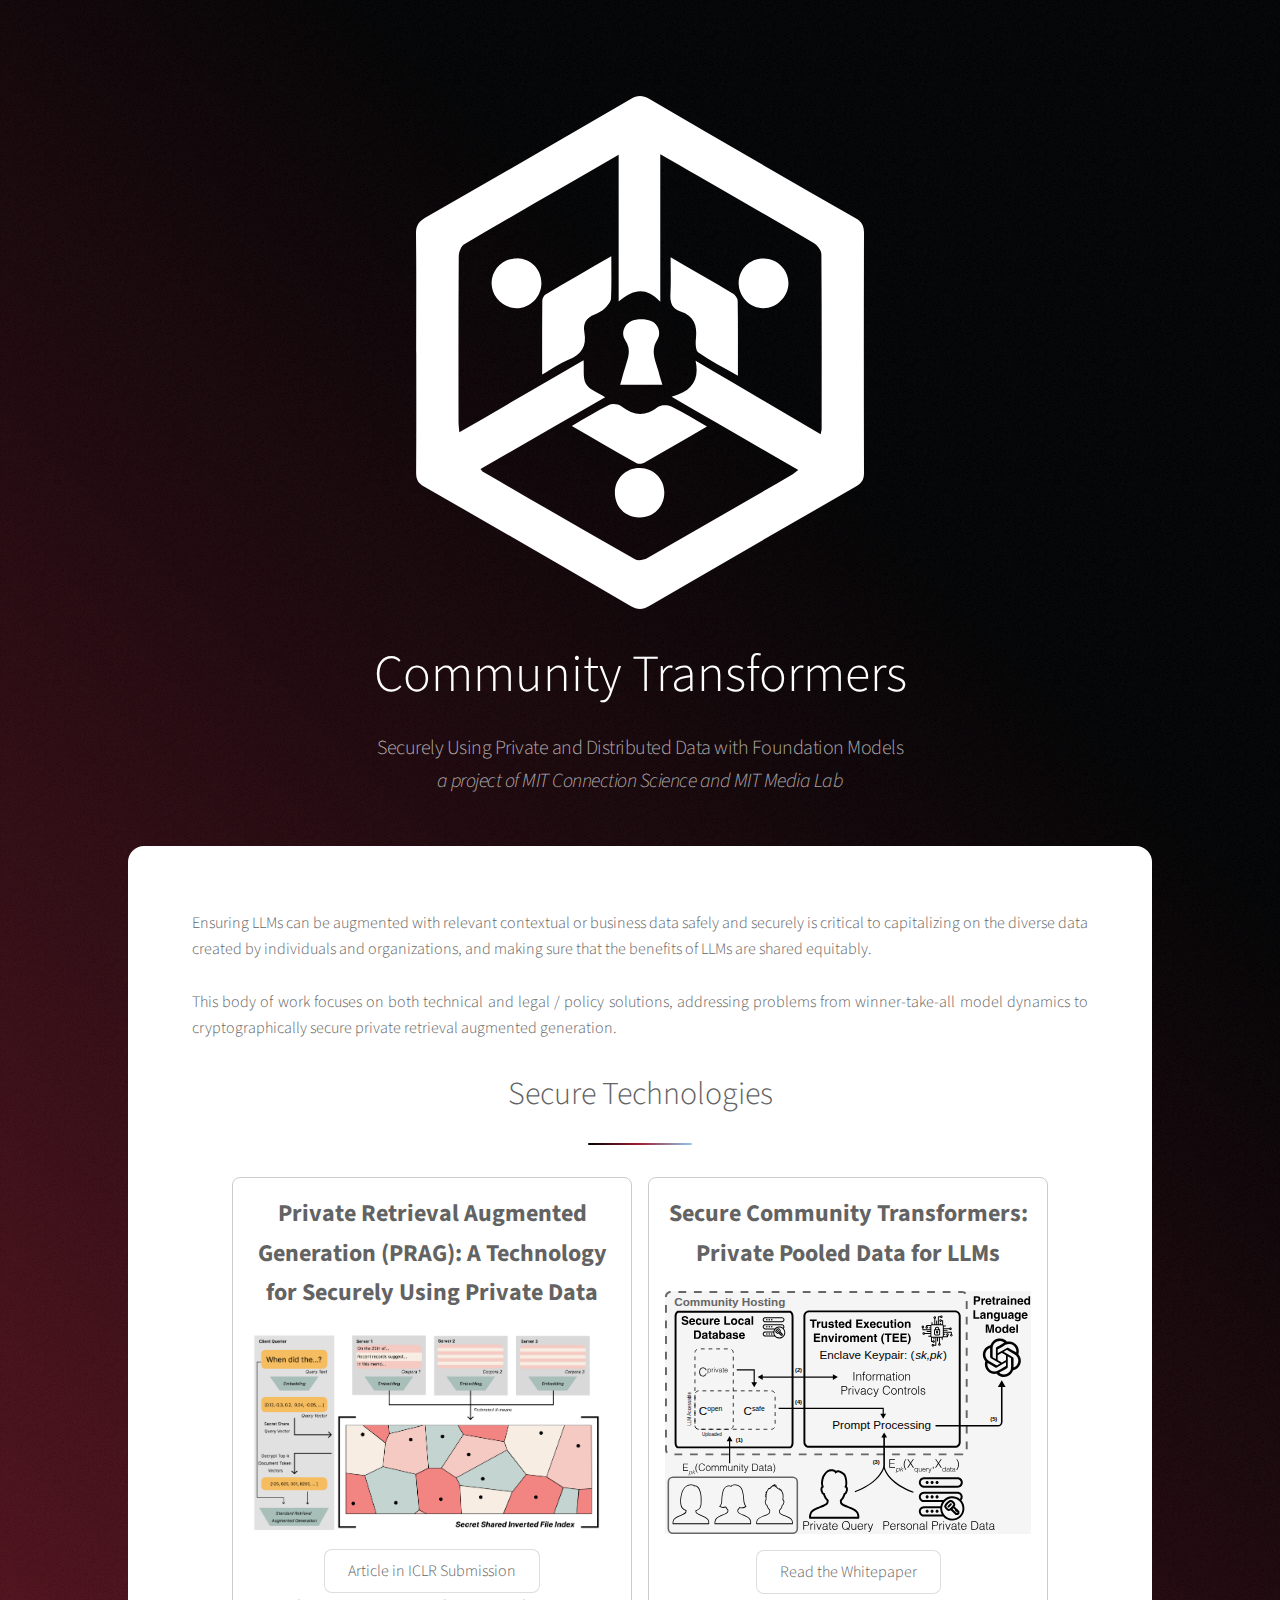
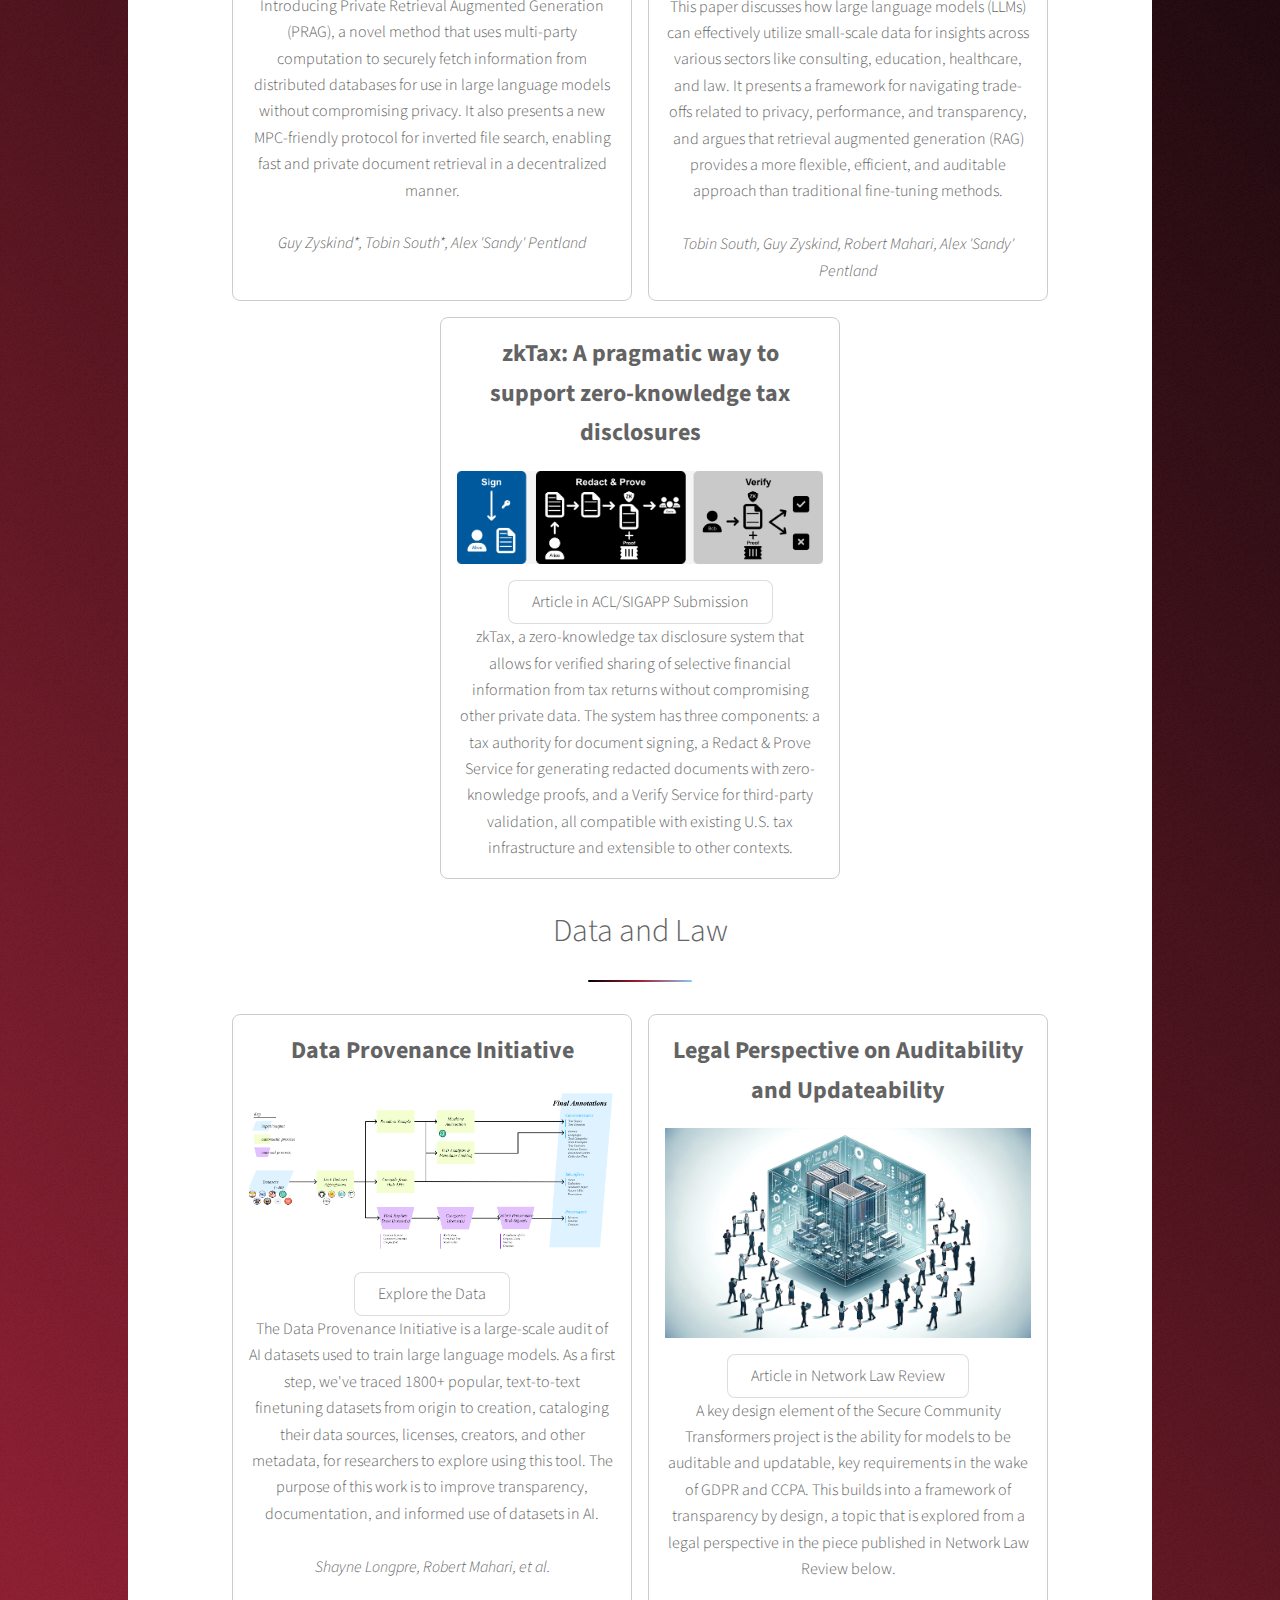
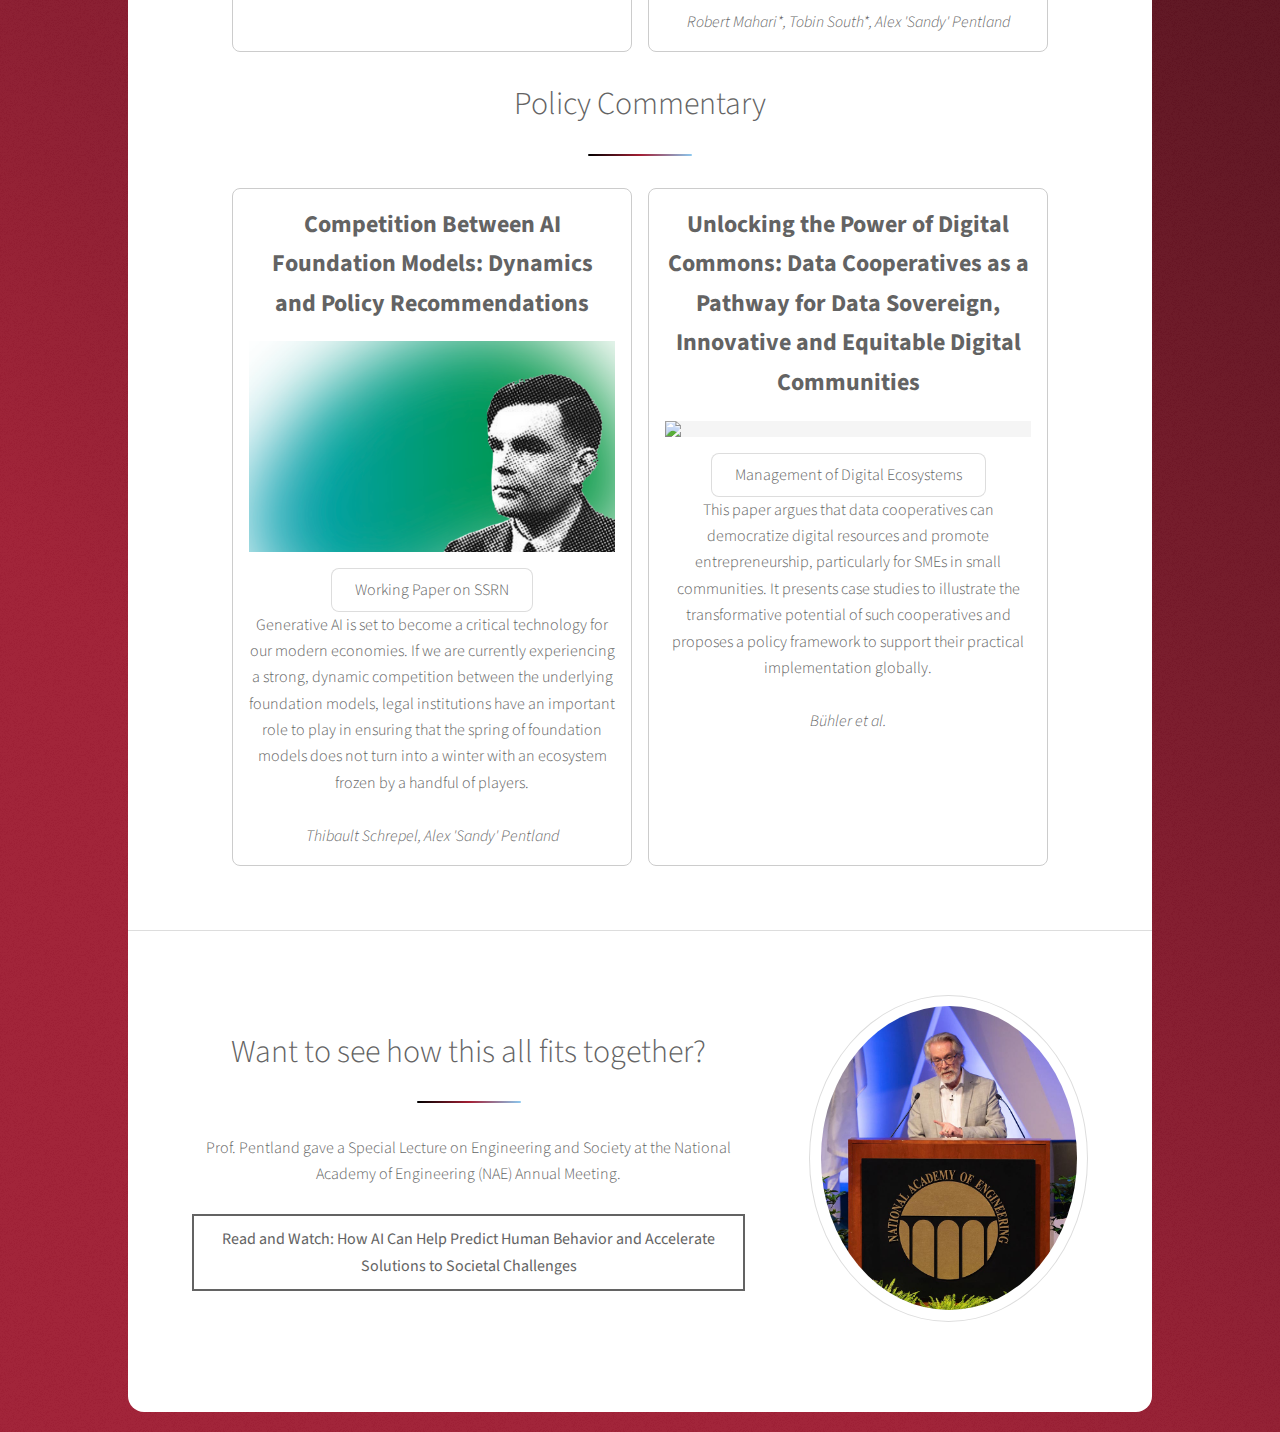
==== commit 978e70f5: "Add DPI auth" ====
--- a/docs/index.html
+++ b/docs/index.html
@@ -119,7 +119,7 @@
 					<p>The Data Provenance Initiative is a large-scale audit of AI datasets used to train large language models. As a first step, we've traced 1800+ popular, text-to-text finetuning datasets from origin to creation, cataloging their data sources, licenses, creators, and other metadata, for researchers to explore using this tool. The purpose of this work is to improve transparency, documentation, and informed use of datasets in AI.
 					</p>
 					<br/>
-					<p><em>Robert Mahari*, Tobin South*, Alex 'Sandy' Pentland</em></p>
+					<p><em>Shayne Longpre, Robert Mahari, et al.</em></p>
 				</div>
 				<div class="card">
 					<h2 class="card-title">Legal Perspective on Auditability and Updateability
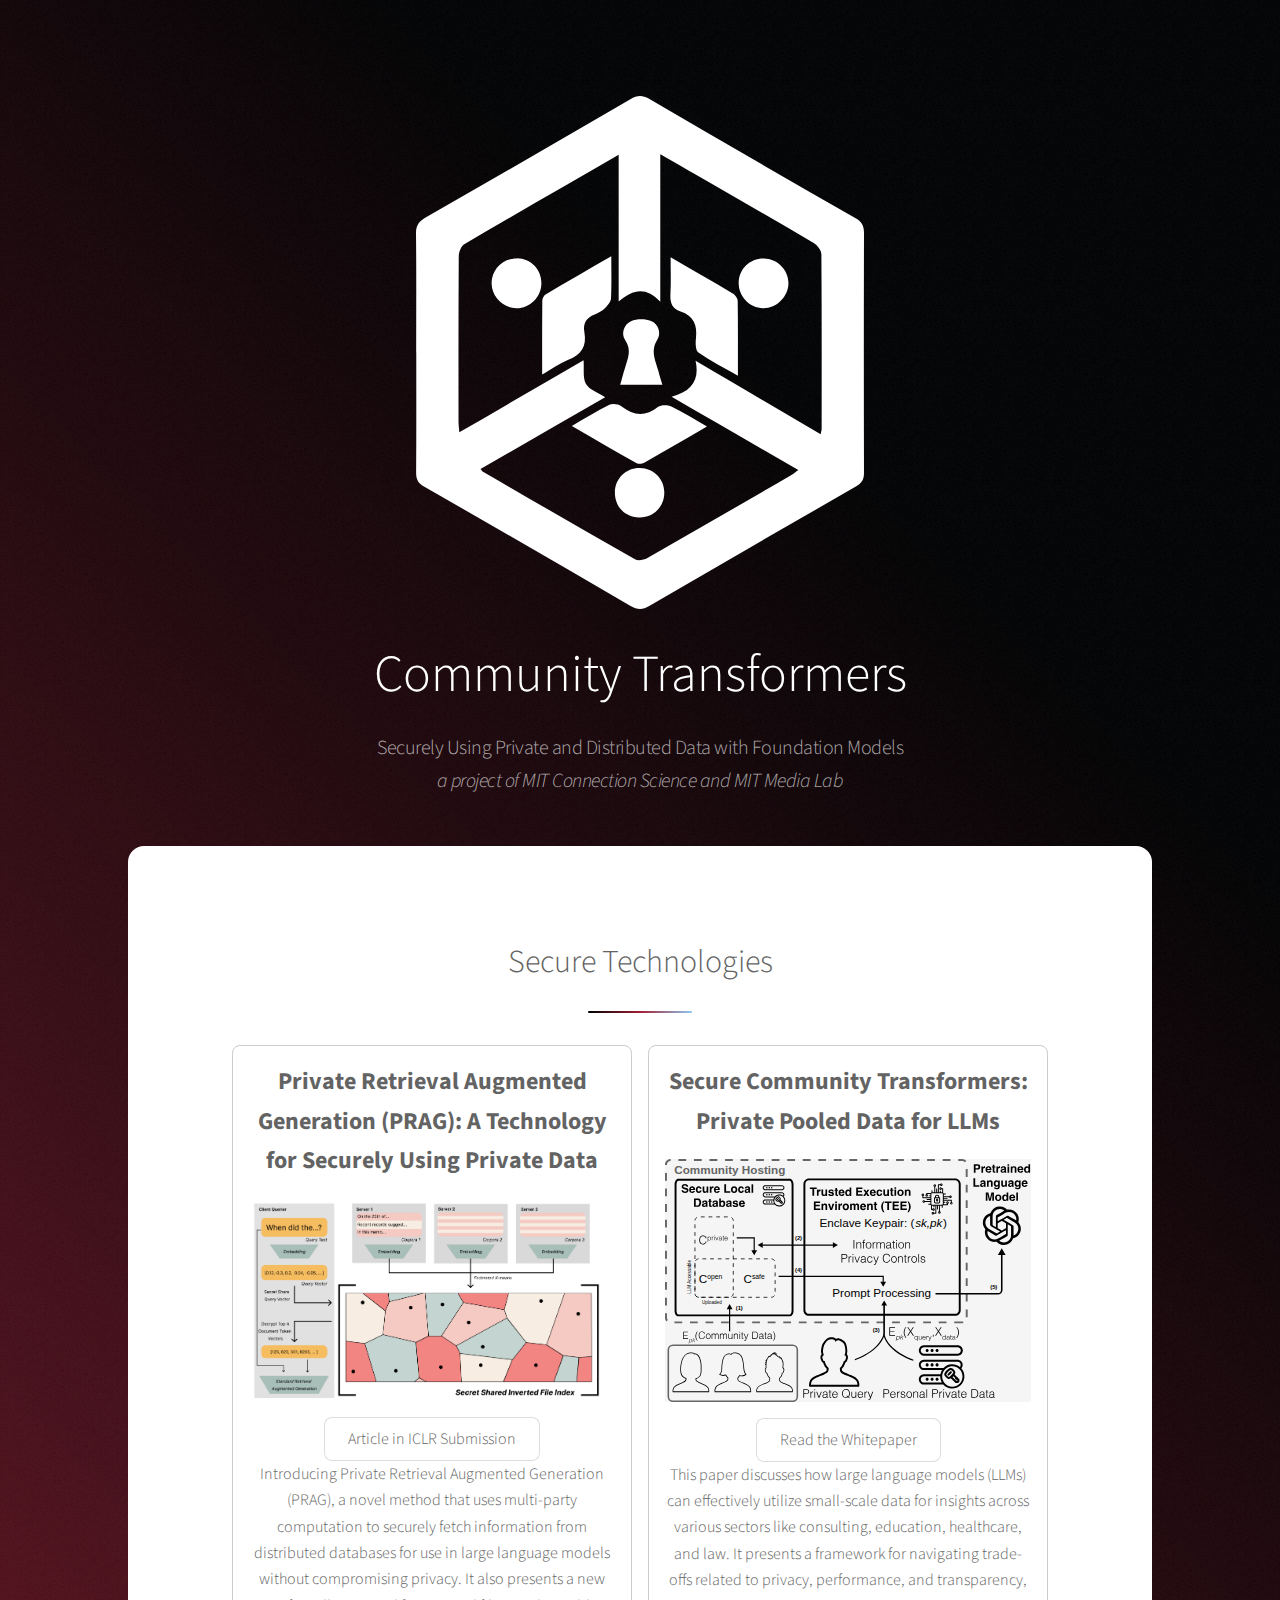
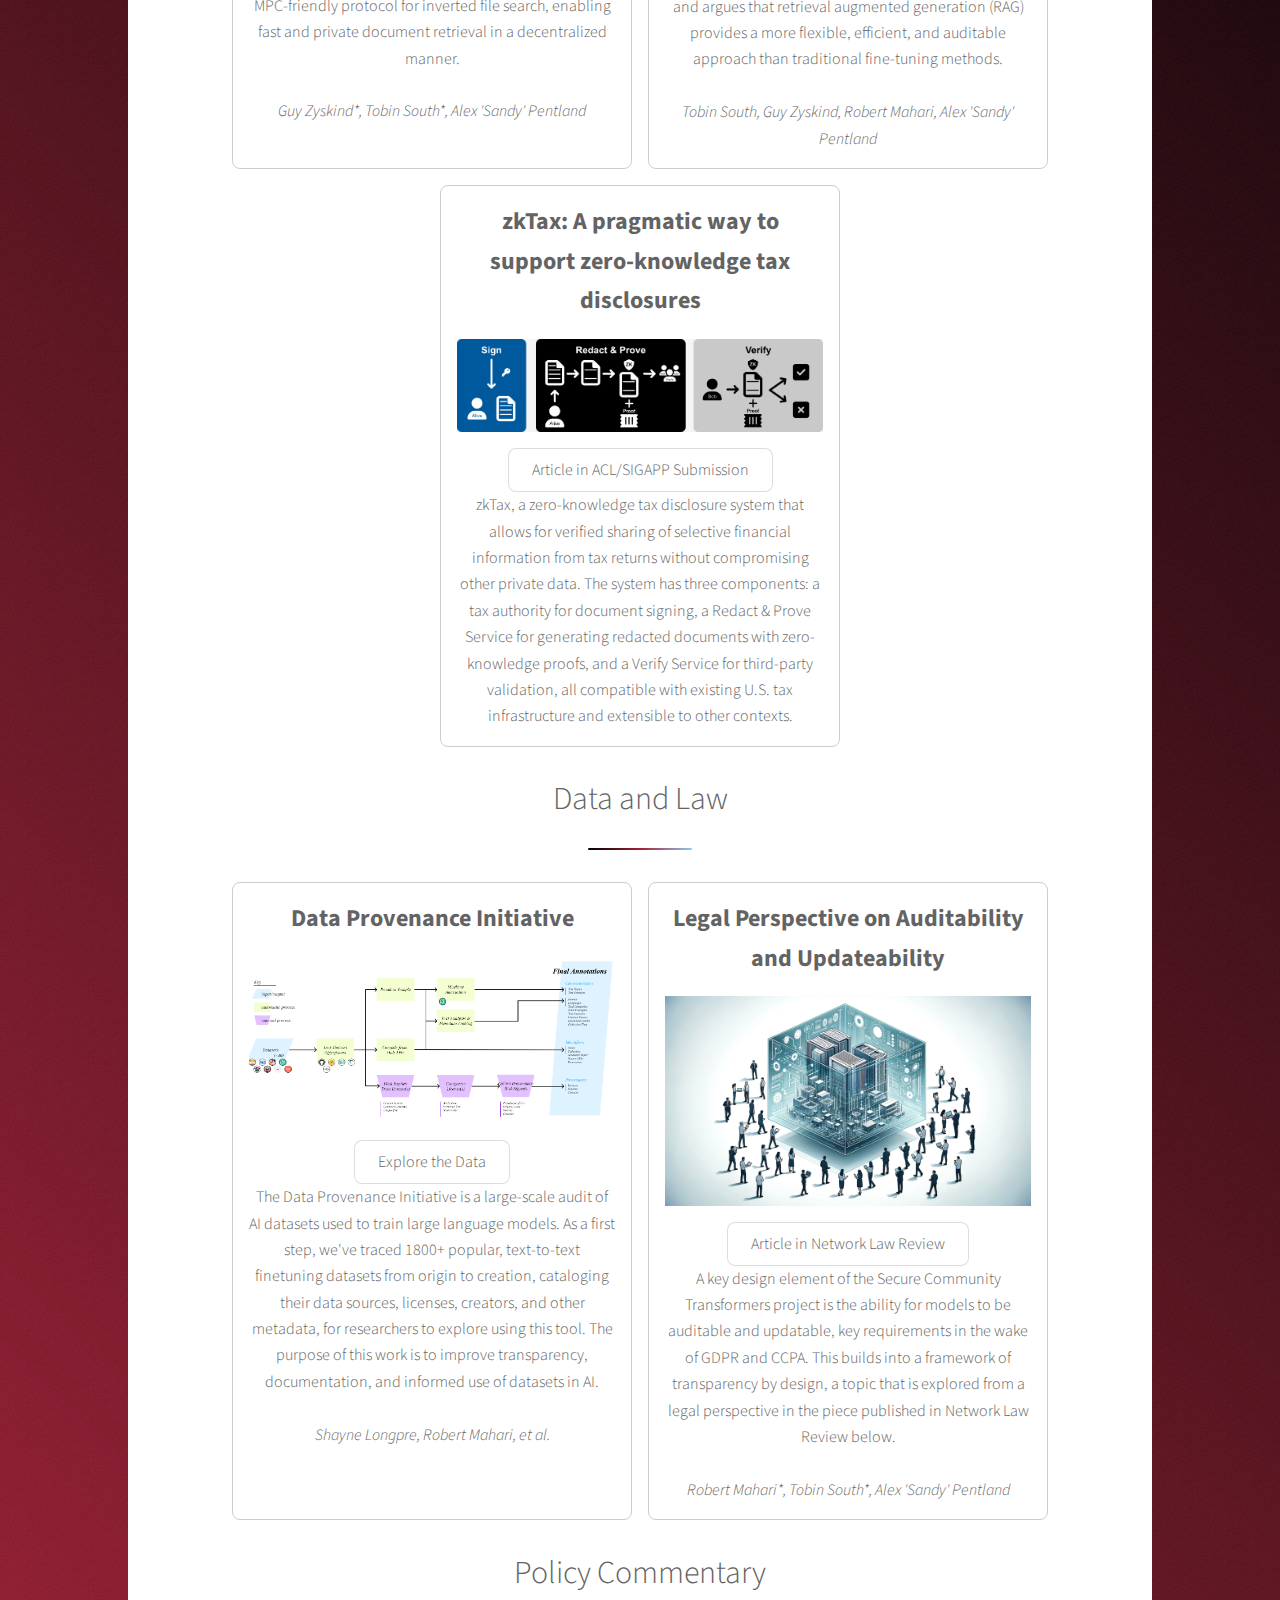
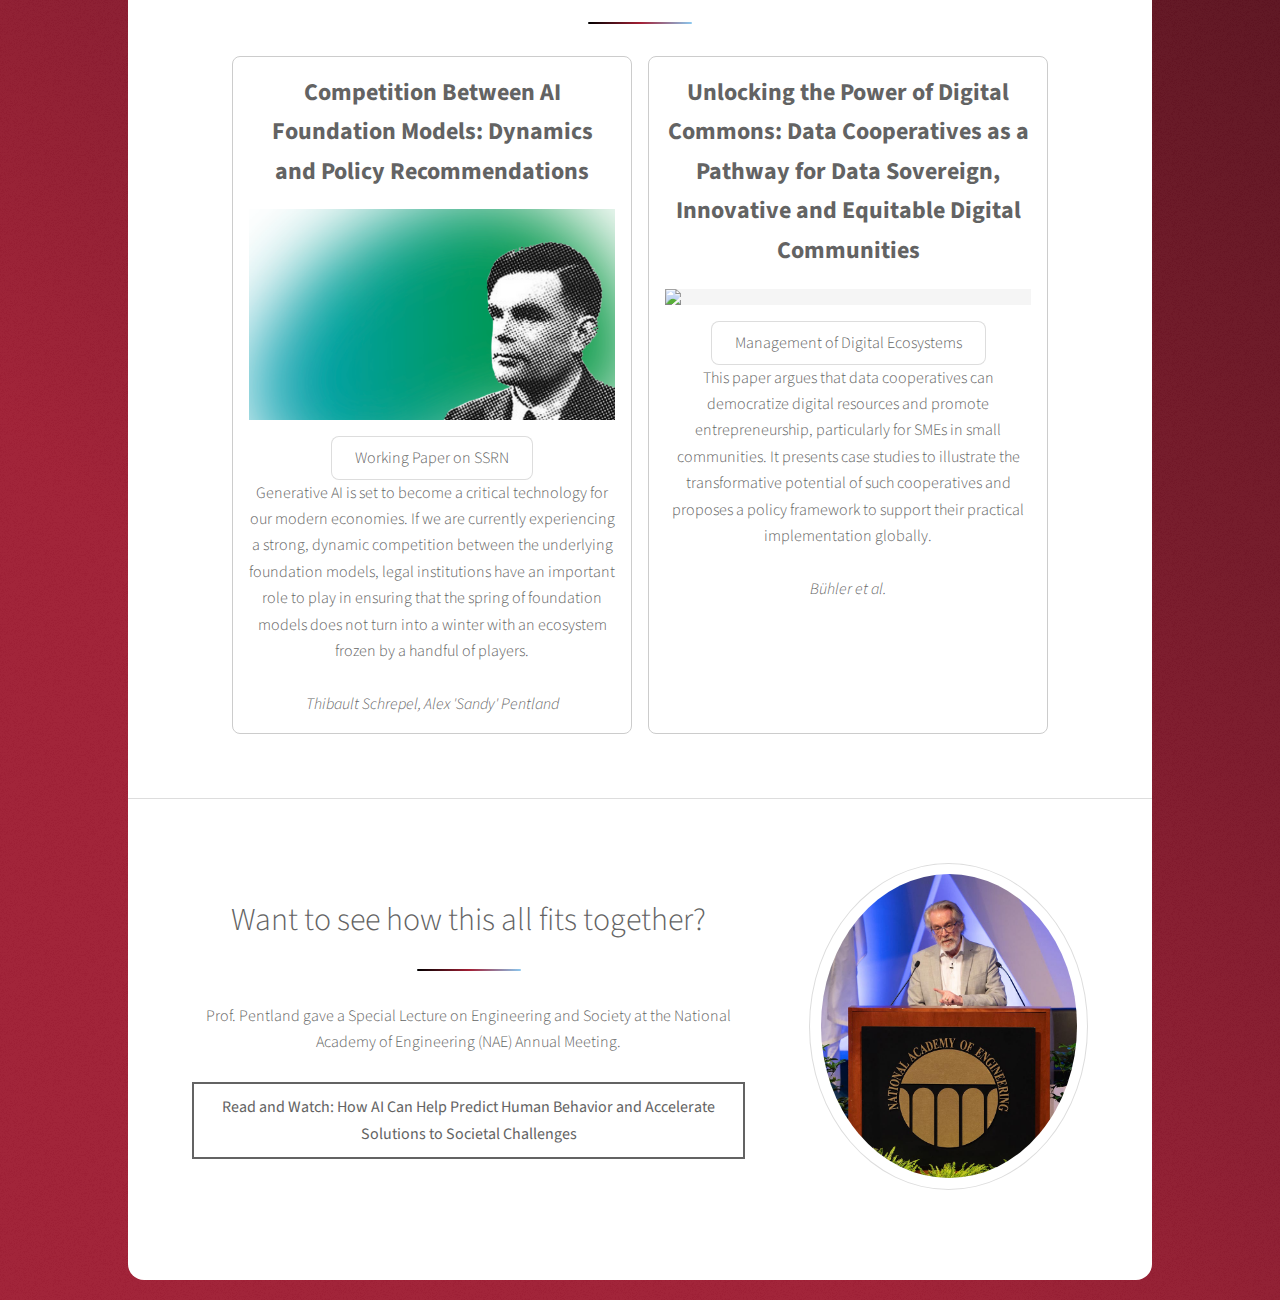
==== commit f2dabf04: "Fix javascript" ====
--- a/docs/index.html
+++ b/docs/index.html
@@ -11,12 +11,12 @@
   </noscript>
   <!-- <script src="https://cdn.tailwindcss.com"></script> -->
   <script defer src="https://use.fontawesome.com/releases/v6.3.0/js/all.js"></script>
-
   <script>
 	document.addEventListener("DOMContentLoaded", function() {
 	const elem = document.getElementById("demo");
-	const fullText = elem.innerText;no
-
+	const fullText = elem.innerText;
+	elem.innerText = "";
+	
 	let index = 0;
 	let wordArray = fullText.split(' ');
 
@@ -170,7 +170,7 @@
 			<p>Prof. Pentland gave a Special Lecture on Engineering and Society at the National Academy of Engineering (NAE) Annual Meeting.</p>
 			<br/>
 
-			<a href="https://www.mdpi.com/2673-6470/3/3/11#" style="display: inline-block; border: 2px solid; padding: 10px;">
+			<a href="https://www.nationalacademies.org/news/2023/10/how-ai-can-help-predict-human-behavior-and-accelerate-solutions-to-societal-challenges" style="display: inline-block; border: 2px solid; padding: 10px;">
 			<div style="white-space: normal; overflow: hidden; text-overflow: ellipsis;">
 				<strong>Read and Watch: How AI Can Help Predict Human Behavior and Accelerate Solutions to Societal Challenges</strong>
 			</div>
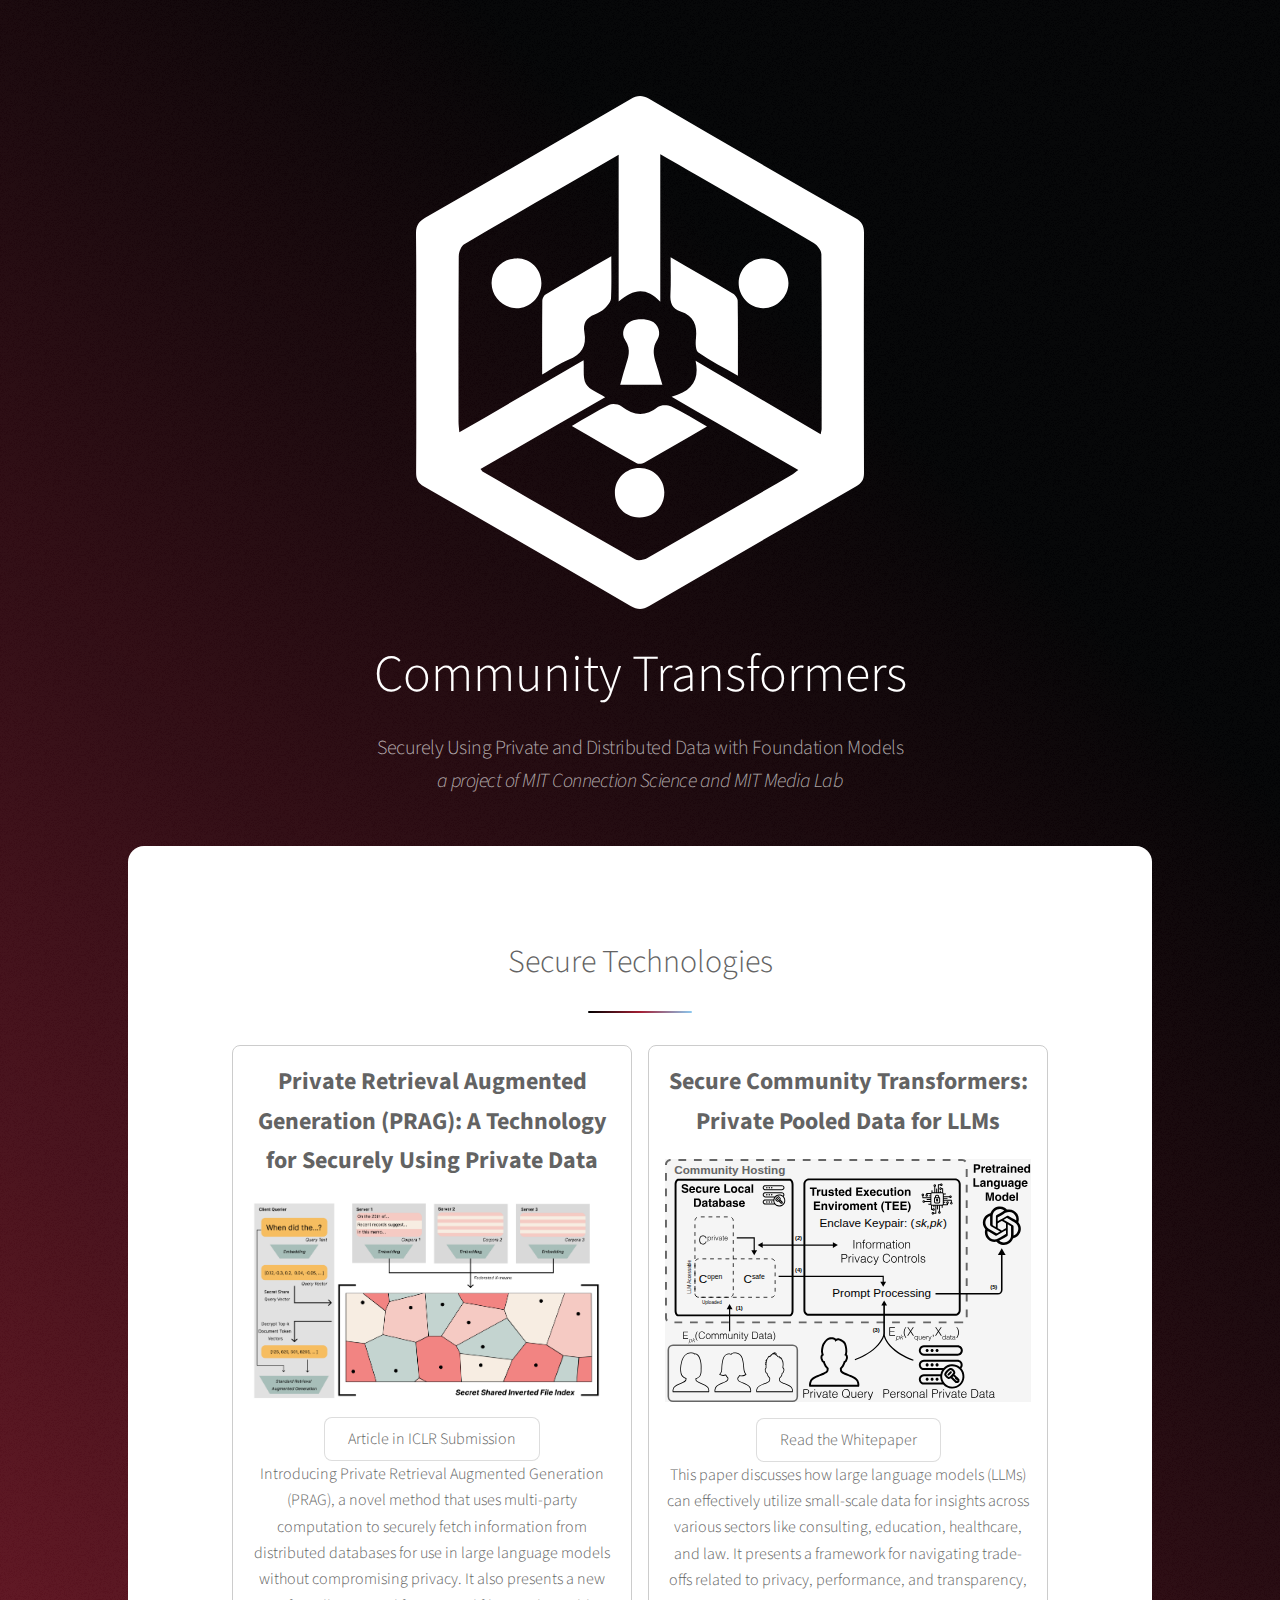
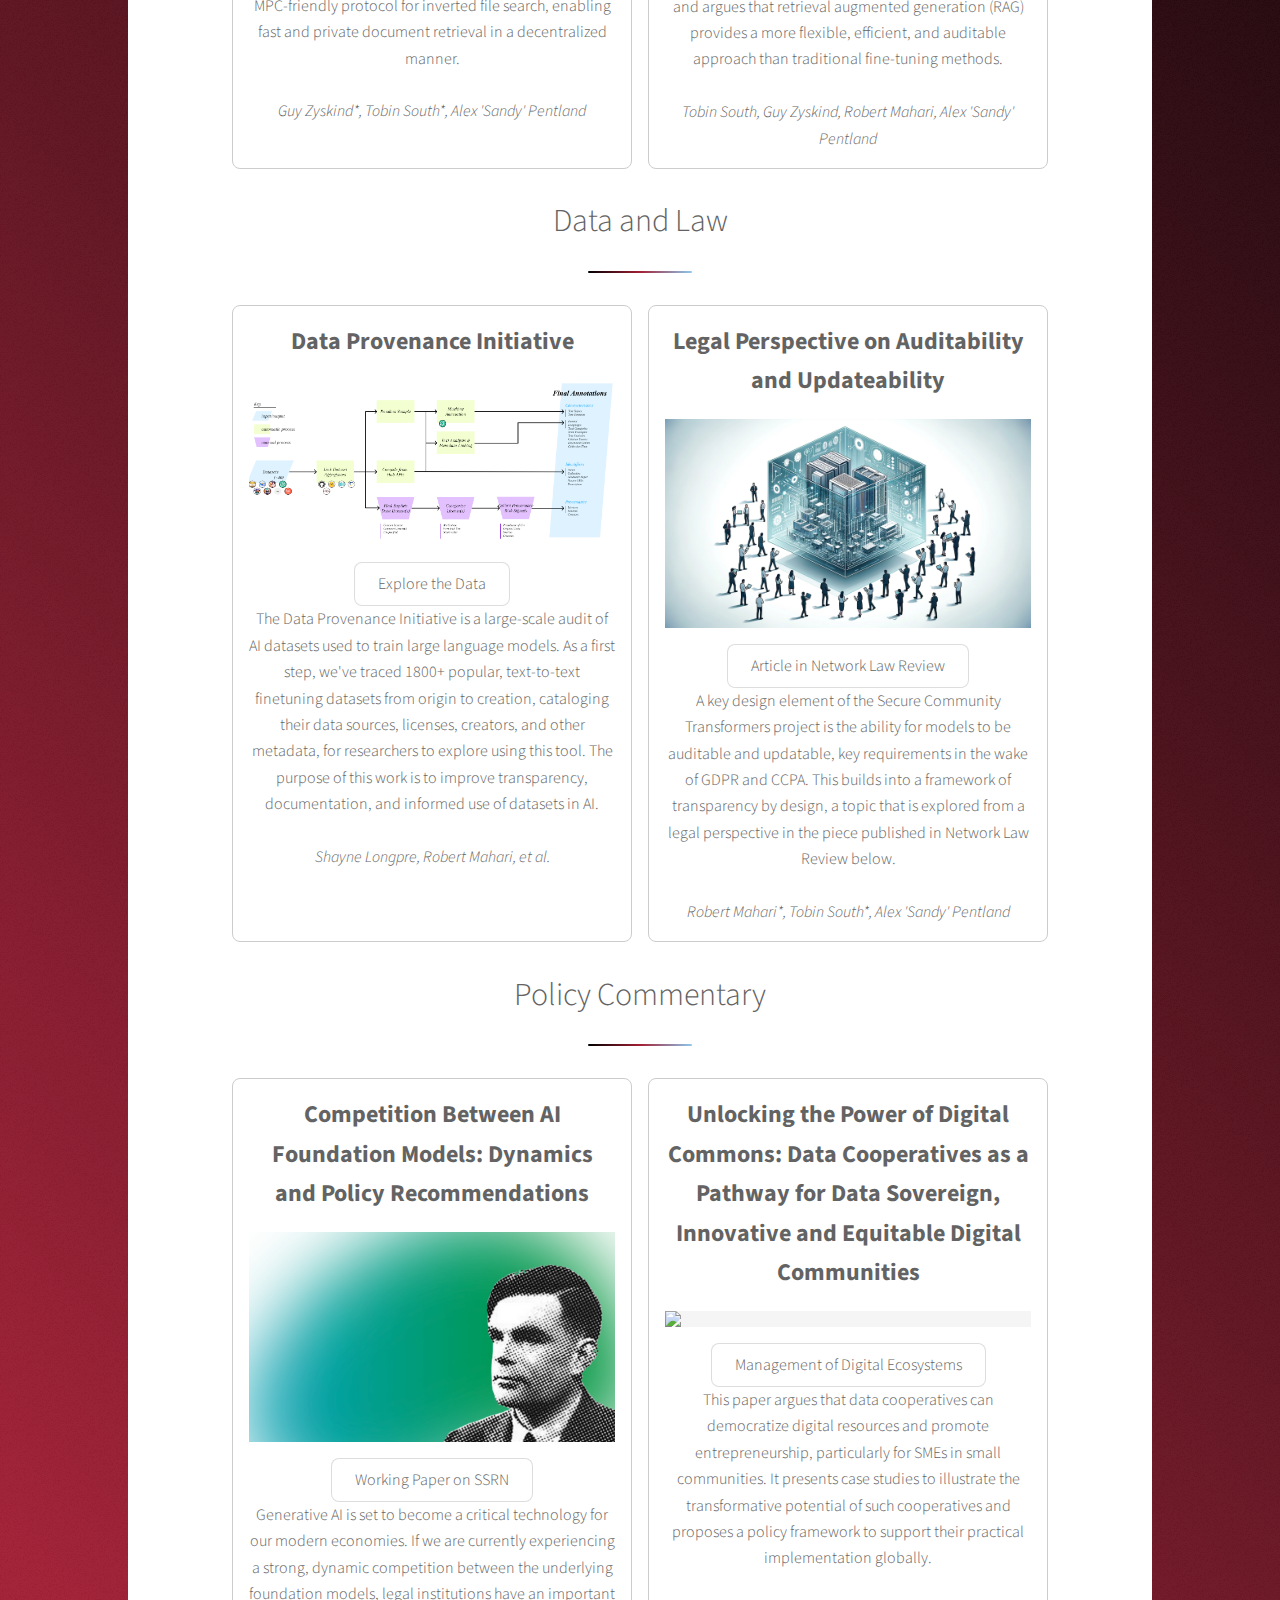
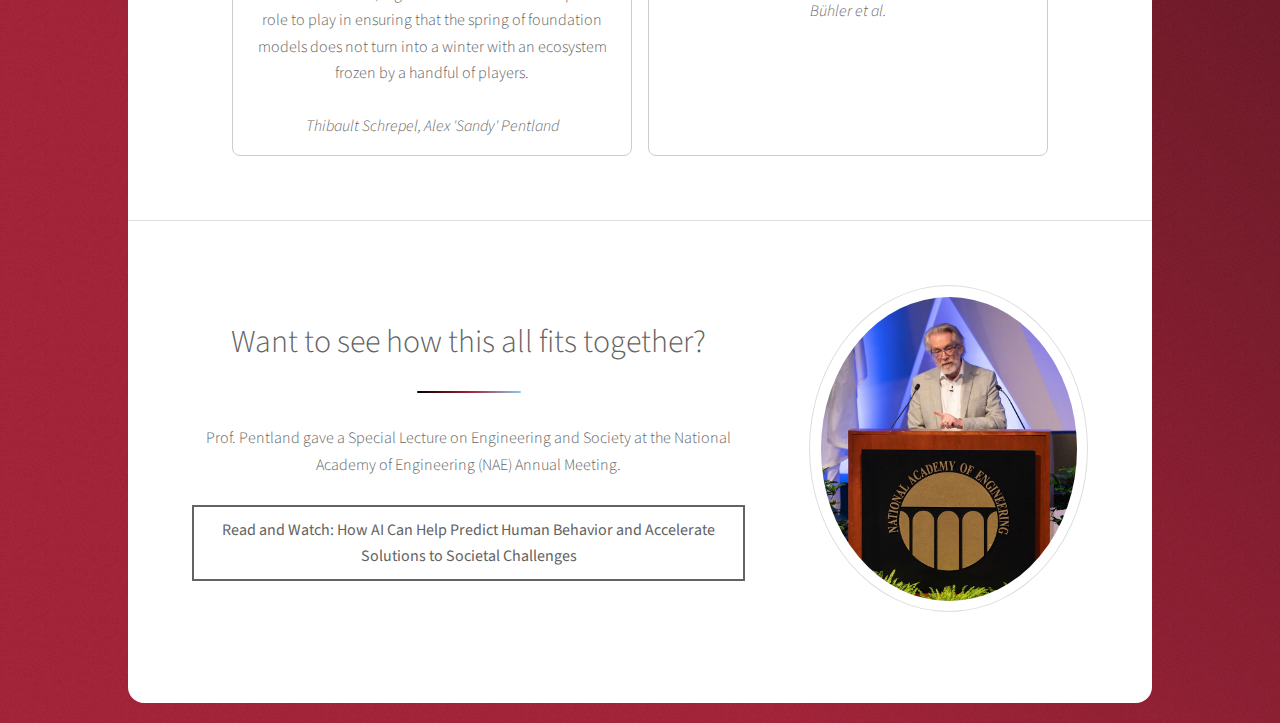
==== commit 1acbd548: "Removing zktax" ====
--- a/docs/index.html
+++ b/docs/index.html
@@ -95,16 +95,6 @@
 					<br/>
 					<p><em>Tobin South, Guy Zyskind, Robert Mahari, Alex 'Sandy' Pentland</em></p>
 				</div>
-				<div class="card">
-					<h2 class="card-title">zkTax: A pragmatic way to support zero-knowledge tax disclosures
-					</h2>
-					<figure><img src="images/zktax.png" alt="Technical Diagram"></figure>
-					<a href="zkTax.pdf" class="button">Article in ACL/SIGAPP Submission</a>
-					<p>zkTax, a zero-knowledge tax disclosure system that allows for verified sharing of selective financial information from tax returns without compromising other private data. The system has three components: a tax authority for document signing, a Redact & Prove Service for generating redacted documents with zero-knowledge proofs, and a Verify Service for third-party validation, all compatible with existing U.S. tax infrastructure and extensible to other contexts.
-					<!-- </p> -->
-					<!-- <br/> -->
-					<!-- <p><em>Alex Berke*, Tobin South*, Robert Mahari, Alex 'Sandy' Pentland</em></p> -->
-				</div>
 			</div>
 			<br/>
 			<header class="major">
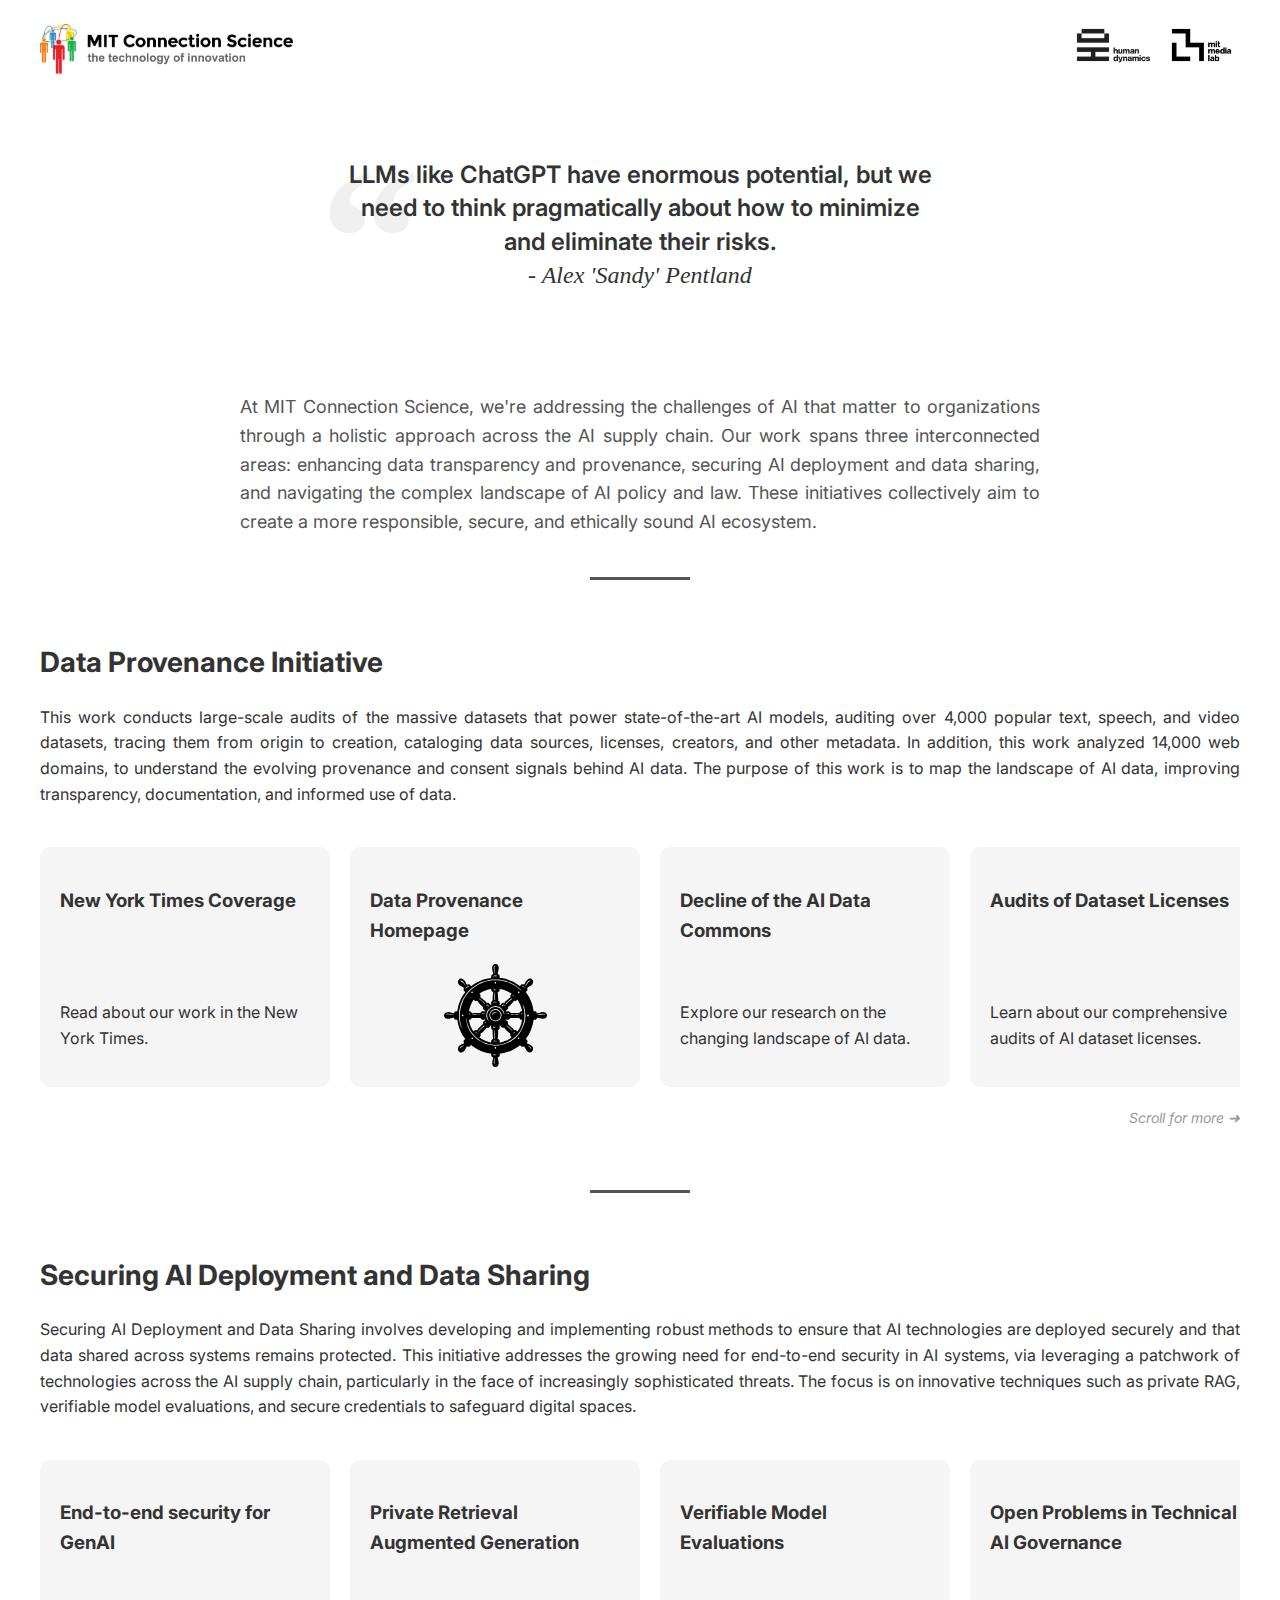
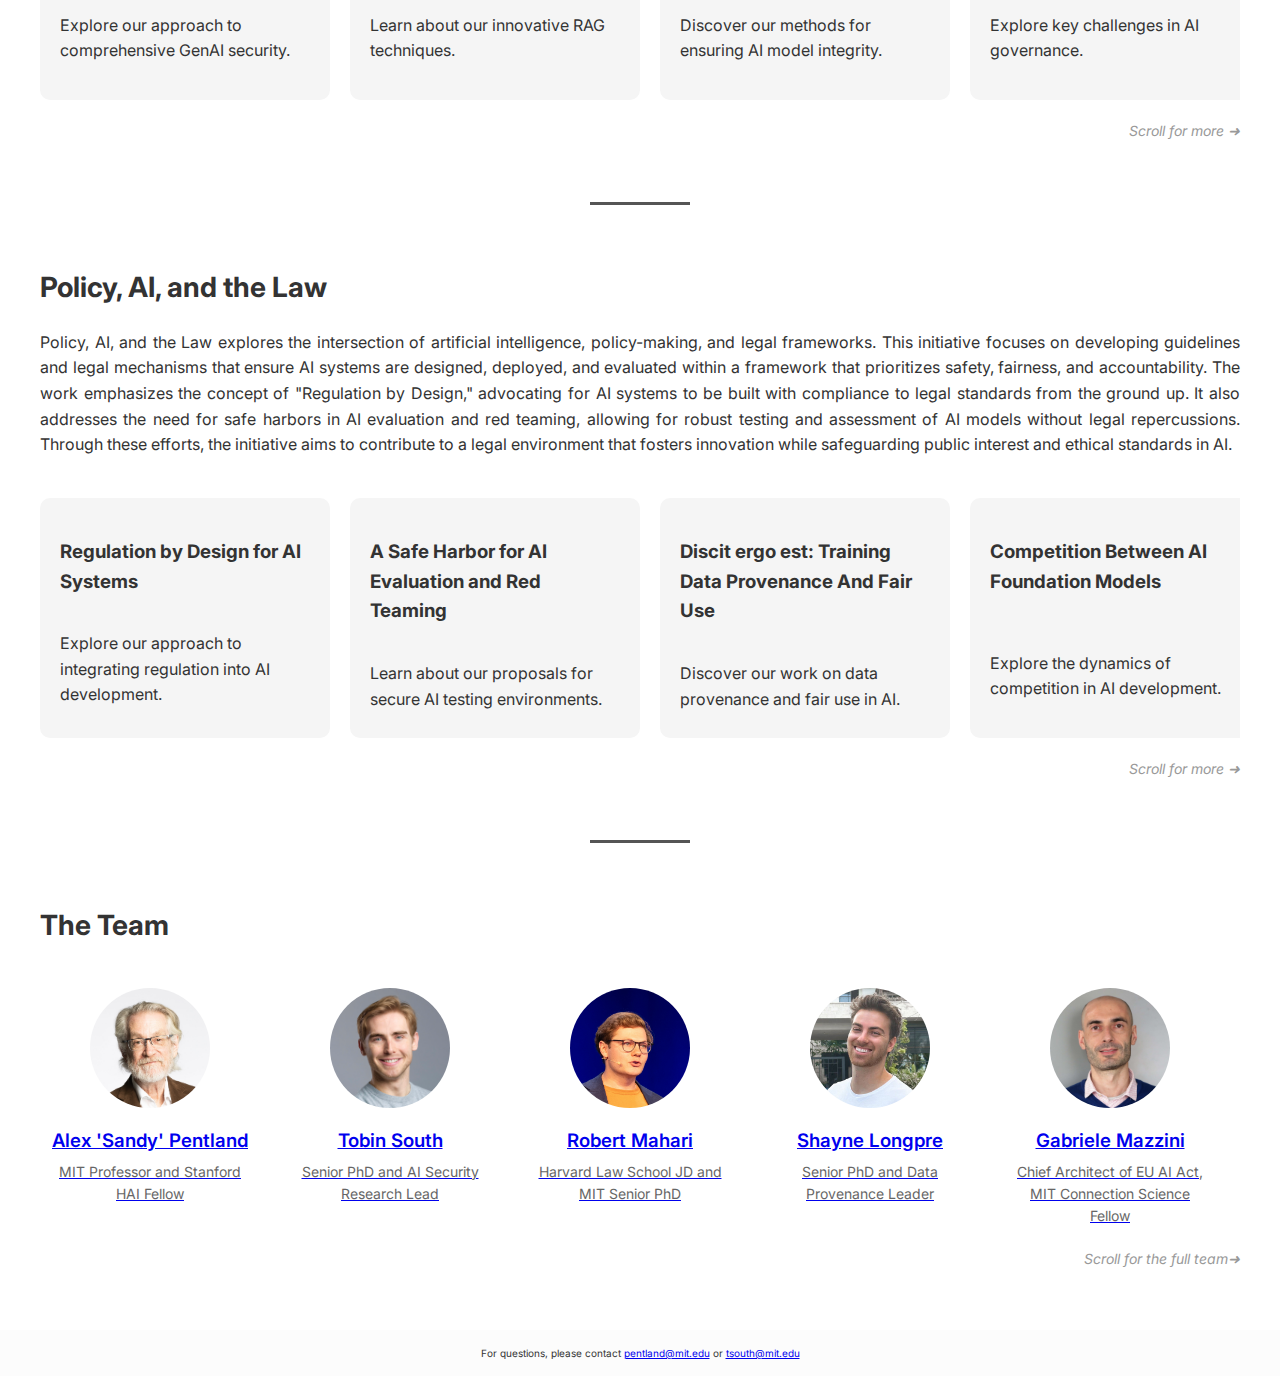
==== commit 390a48fc: "Brand new website" ====
--- a/docs/index.html
+++ b/docs/index.html
@@ -1,217 +1,368 @@
-<!DOCTYPE HTML>
-<html>
-
+<!DOCTYPE html>
+<html lang="en">
 <head>
-  <title>Community Transformers</title>
-  <meta charset="utf-8" />
-  <meta name="viewport" content="width=device-width, initial-scale=1, user-scalable=no" />
-  <link rel="stylesheet" href="assets/css/style.css" />
-  <noscript>
-	<link rel="stylesheet" href="assets/css/noscript.css" />
-  </noscript>
-  <!-- <script src="https://cdn.tailwindcss.com"></script> -->
-  <script defer src="https://use.fontawesome.com/releases/v6.3.0/js/all.js"></script>
-  <script>
-	document.addEventListener("DOMContentLoaded", function() {
-	const elem = document.getElementById("demo");
-	const fullText = elem.innerText;
-	elem.innerText = "";
-	
-	let index = 0;
-	let wordArray = fullText.split(' ');
-
-	setTimeout(() => {
-	const typingEffect = setInterval(() => {
-		if (index < wordArray.length) {
-		elem.innerText += (elem.innerText ? ' ' : '') + wordArray[index];
-		index++;
-		} else {
-		clearInterval(typingEffect);
-		}
-	}, 60); // 200ms delay between words
-	}, 1400); // 1s delay at first
-	});
-	</script>
+    <meta charset="UTF-8">
+    <meta name="viewport" content="width=device-width, initial-scale=1.0">
+    <title>MIT Connection Science</title>
+    <link href="https://fonts.googleapis.com/css2?family=Inter:wght@400;600;700&display=swap" rel="stylesheet">
+    <style>
+        body {
+            font-family: 'Inter', sans-serif;
+            margin: 0;
+            padding: 0;
+            color: #333;
+            line-height: 1.6;
+        }
+
+        .container {
+            max-width: 1200px;
+            margin: 0 auto;
+            padding: 0 20px;
+        }
+
+        header {
+            display: flex;
+            justify-content: space-between;
+            align-items: center;
+            padding: 20px 0;
+        }
+
+        .logo {
+            height: 50px;
+        }
+
+        .main-quote {
+            position: relative;
+            text-align: center;
+            font-size: 24px;
+            font-weight: 600;
+            margin: 40px 0;
+            line-height: 1.4;
+            padding: 20px;
+            max-width: 600px;
+        }
+
+        .main-quote::before {
+            content: '\201C';
+            position: absolute;
+            top: -40px;
+            left: 0;
+            font-size: 200px;
+            color: #f0f0f0;
+            z-index: -1;
+            font-family: Georgia, 'Times New Roman', Times, serif;
+        }
+
+        .main-quote-container {
+            display: flex;
+            justify-content: center;
+            align-items: center;
+        }
+
+        .quote-author {
+            font-style: italic;
+            font-weight: normal;
+            font-family: Georgia, 'Times New Roman', Times, serif
+        }
+
+        .intro-paragraph {
+            max-width: 800px;
+            margin: 40px auto;
+            text-align: justify;
+            font-size: 18px;
+            line-height: 1.6;
+            color: #555;
+        }
+
+        .section {
+            margin: 60px 0;
+        }
+
+        .section-title {
+            font-size: 28px;
+            font-weight: 700;
+            margin-bottom: 20px;
+        }
+
+        .section-description {
+            margin-bottom: 20px;
+            text-align: justify;
+        }
+
+        @keyframes bounce-right {
+            0%, 100% { transform: translateX(0); }
+            50% { transform: translateX(-10px); }
+        }
+
+
+        .carousel {
+            display: flex;
+            overflow-x: auto;
+            gap: 20px;
+            padding: 20px 0;
+            animation: bounce-right 1.5s ease-in-out 1s;
+        }
+
+        .scroll-cue {
+            text-align: right;
+            color: #999;
+            font-size: 14px;
+            margin-top: 0px;
+            font-style: italic;
+        }
+
+        .card {
+            flex: 0 0 auto;
+            width: 250px;
+            height: 200px;
+            background-color: #f5f5f5;
+            border-radius: 10px;
+            padding: 20px;
+            text-decoration: none;
+            color: inherit;
+            transition: transform 0.2s;
+            display: flex;
+            flex-direction: column;
+            justify-content: space-between;
+        }
+
+        .card:hover {
+            transform: translateY(-8px);
+            box-shadow: 0 0 10px rgba(0,0,0,0.1);
+            /* transition: transform 0.1s, box-shadow 0.1s; */
+        }
+
+        .card-special {
+            border: 2px solid #ba0000;
+        }
+
+        .card-image {
+            width: 100%;
+            height: 100%;
+            border-radius: 20px;
+            background-size: contain;
+            background-repeat: no-repeat;
+            background-position: center;
+            display: flex;
+            align-items: center;
+            justify-content: center;
+        }
+
+        .card-image-text {
+            text-shadow: 2px 2px 4px rgba(0,0,0,0.5);
+        }
+
+        .team-member {
+            text-align: center;
+            margin: 0 10px;
+            min-width: 200px;
+        }
+
+        .team-member img {
+            width: 120px;
+            height: 120px;
+            border-radius: 50%;
+            object-fit: cover;
+        }
+
+        .team-member-name {
+            font-weight: 600;
+            margin: 10px 0 5px;
+        }
+
+        .team-member-title {
+            font-size: 14px;
+            color: #666;
+            margin-bottom: 10px;
+            max-width: 200px;
+            margin: 0 auto;
+        }
+
+        .section-separator {
+            width: 50%;
+            max-width: 100px;
+            height: 3px;
+            margin: 30px auto;
+            background-color: #555;
+        }
+
+        footer {
+            text-align: center;
+            padding: 5px 0;
+            background-color: #fcfcfc;
+            font-size: 10px;
+        }
+    </style>
 </head>
-
-<body class="is-preload">
-
-  <!-- Wrapper -->
-  <div id="wrapper">
-
-	<!-- Header -->
-	<header id="header" class="alt">
-	  <span class="logo"><img src="images/logoWhite.svg" alt="" class="w-1/4 md:w-1/3" /></span>
-	  <h1>Community Transformers</h1>
-	  <p>Securely Using Private and Distributed Data with Foundation Models</p>
-	  <p><em>a project of MIT Connection Science and MIT Media Lab</em></p>
-	</header>
-
-	<!-- Nav
-	<nav id="nav">
-	  <ul>
-		<li><a href="#intro" class="active">Abstract</a></li>
-		<li><a href="#architecture">Architecture</a></li>
-		<li><a href="#safety">Safety & Privacy</a></li>
-		<li><a href="#next">Next Steps</a></li>
-	  </ul>
-	</nav> -->
-
-	<!-- Main -->
-	<div id="main" style="margin-bottom: 20px;">
-
-	  <!-- Introduction -->
-	  <section id="intro" class="main special">
-		<div class="spotlight">
-		  <div class="content">
-			<div style="text-align: justify;">
-			  <p id="demo">
-				Ensuring LLMs can be augmented with relevant contextual or business data safely and securely is critical to capitalizing on the diverse data created by individuals and organizations, and making sure that the benefits of LLMs are shared equitably.
-			  	<br /> <br />
-				This body of work focuses on both technical and legal / policy solutions, addressing problems from winner-take-all model dynamics to cryptographically secure private retrieval augmented generation. 
-			  </p>
-			</div> 
-			<br/>
-			<header class="major">
-				<h2>Secure Technologies</h2>
-			</header>
-			<div class="card-container">
-				<div class="card">
-					<h2 class="card-title">Private Retrieval Augmented Generation (PRAG): A Technology for Securely Using Private Data
-					</h2>
-					<figure><img src="images/PRAG_IVF_diagram.png" alt="Technical Diagram"></figure>
-					<a href="https://openreview.net/pdf?id=JTcaziw7G1" class="button">Article in ICLR Submission</a>
-					<p>Introducing Private Retrieval Augmented Generation (PRAG), a novel method that uses multi-party computation to securely fetch information from distributed databases for use in large language models without compromising privacy. It also presents a new MPC-friendly protocol for inverted file search, enabling fast and private document retrieval in a decentralized manner.</p>
-					<br/>
-					<p><em>Guy Zyskind*, Tobin South*, Alex 'Sandy' Pentland</em></p>
-				</div>
-				<div class="card">
-					<h2 class="card-title">Secure Community Transformers: Private Pooled Data for LLMs
-					</h2>
-					<figure><img src="images/diagramV2black.svg" alt="Technical Diagram"></figure>
-					<a href="SecureCommunityTransfomersMITSouth.pdf" class="button">Read the Whitepaper</a>
-					<p>This paper discusses how large language models (LLMs) can effectively utilize small-scale data for insights across various sectors like consulting, education, healthcare, and law. It presents a framework for navigating trade-offs related to privacy, performance, and transparency, and argues that retrieval augmented generation (RAG) provides a more flexible, efficient, and auditable approach than traditional fine-tuning methods.
-					</p>
-					<br/>
-					<p><em>Tobin South, Guy Zyskind, Robert Mahari, Alex 'Sandy' Pentland</em></p>
-				</div>
-			</div>
-			<br/>
-			<header class="major">
-				<h2>Data and Law</h2>
-			</header>
-			<div class="card-container">
-				<div class="card">
-					<h2 class="card-title">Data Provenance Initiative
-					</h2>
-					<figure><img src="images/DPI.png" alt="Technical Diagram"></figure>
-					<a href="https://www.dataprovenance-explorer.org/" class="button">Explore the Data</a>
-					<p>The Data Provenance Initiative is a large-scale audit of AI datasets used to train large language models. As a first step, we've traced 1800+ popular, text-to-text finetuning datasets from origin to creation, cataloging their data sources, licenses, creators, and other metadata, for researchers to explore using this tool. The purpose of this work is to improve transparency, documentation, and informed use of datasets in AI.
-					</p>
-					<br/>
-					<p><em>Shayne Longpre, Robert Mahari, et al.</em></p>
-				</div>
-				<div class="card">
-					<h2 class="card-title">Legal Perspective on Auditability and Updateability
-					</h2>
-					<figure><img src="images/NLR_DALLE.png" alt="Technical Diagram"></figure>
-					<a href="https://www.networklawreview.org/computational-three/" class="button">Article in Network Law Review</a>
-					<p>A key design element of the Secure Community Transformers project is the ability for models to be auditable and updatable, key requirements in the wake of GDPR and CCPA. This builds into a framework of transparency by design, a topic that is explored from a legal perspective in the piece published in Network Law Review below.
-					</p>
-					<br/>
-					<p><em>Robert Mahari*, Tobin South*, Alex 'Sandy' Pentland</em></p>
-				</div>
-			</div>
-			<br/>
-			<header class="major">
-				<h2>Policy Commentary</h2>
-			</header>
-			<div class="card-container">
-				<div class="card">
-					<h2 class="card-title">Competition Between AI Foundation Models: Dynamics and Policy Recommendations</h2>
-					<figure><img src="images/AICompetition.png" alt="Technical Diagram"></figure>
-					<a href="https://papers.ssrn.com/sol3/papers.cfm?abstract_id=4493900" class="button">Working Paper on SSRN</a>
-					<p>Generative AI is set to become a critical technology for our modern economies. If we are currently experiencing a strong, dynamic competition between the underlying foundation models, legal institutions have an important role to play in ensuring that the spring of foundation models does not turn into a winter with an ecosystem frozen by a handful of players.</p>
-					<br/>
-					<p><em>Thibault Schrepel, Alex 'Sandy' Pentland</em></p>
-				</div>
-				<div class="card">
-					<h2 class="card-title">Unlocking the Power of Digital Commons: Data Cooperatives as a Pathway for Data Sovereign, Innovative and Equitable Digital Communities
-					</h2>
-					<figure><img src="images/UnlockingDigitalCommons.png"></figure>
-					<a href="https://www.mdpi.com/2673-6470/3/3/11#" class="button"><p>Management of Digital Ecosystems</p></a>
-					<p>This paper argues that data cooperatives can democratize digital resources and promote entrepreneurship, particularly for SMEs in small communities. It presents case studies to illustrate the transformative potential of such cooperatives and proposes a policy framework to support their practical implementation globally.
-					</p>
-					<br/>
-					<p><em>Bühler et al.</em></p>
-				</div>
-			</div>
-		  </div>
-		</div>
-	  </section>
-
-	  <section id="Sandy" class="main special">
-		<div class="spotlight">
-		  <div class="content">
-			<header class="major">
-			  <h2>Want to see how this all fits together?</h2>
-			</header>
-			<div>
-			<p>Prof. Pentland gave a Special Lecture on Engineering and Society at the National Academy of Engineering (NAE) Annual Meeting.</p>
-			<br/>
-
-			<a href="https://www.nationalacademies.org/news/2023/10/how-ai-can-help-predict-human-behavior-and-accelerate-solutions-to-societal-challenges" style="display: inline-block; border: 2px solid; padding: 10px;">
-			<div style="white-space: normal; overflow: hidden; text-overflow: ellipsis;">
-				<strong>Read and Watch: How AI Can Help Predict Human Behavior and Accelerate Solutions to Societal Challenges</strong>
-			</div>
-			</a>
-		</div>
-		 </div>
-		  <span class="image"><img src="images/NAEsandy.jpg" alt="" /></span>
-		</div>
-	</section>
-
-
-	  	<!-- Bibtex Citation -->
-		<!-- <section id="bibtex">
-			<div class="bg-gray-100 p-4 rounded-sm overflow-auto text-black align-left">
-			<h3 class="text-black text-2xl py-2">Bibtex Citation</h3>
-			<pre class="text-sm">
-@misc{South23CommunityTransformers,
-	title={Secure Community Transformers: Private Pooled Data for LLMs},
-	author={South, Tobin and Zyskind, Guy and Mahari, Robert and Hardjono, Thomas and Pentland, Alex 'Sandy'},
-	year={2023},
-	url={transformers.mit.edu}
-}</pre>
-			</div>
-		</section>
-
-	</div> -->
-
-	<!-- Footer -->
-	<!-- <footer class="bg-gray-800 text-white p-6">
-	  <div class="flex items-center justify-between">
-		<div class="flex items-center">
-		  <img class="h-14 mr-5" src="images/CSlogo.png" alt="MIT Connection Science Logo">
-		  <p>This is a project of MIT Connection Science and MIT Human Dynamics, led by Alex 'Sandy' Pentland. The authors of
-			this project are Tobin South, Guy Zyskind, Robert Mahari, Thomas Hardjono, and Sandy Pentland.
-			Contact: tsouth@mit.edu</p>
-		</div>
-	  </div>
-	</footer> -->
-
-	<!-- <p class="copyright">&copy; MIT Connection Science 2023. Design: <a href="https://html5up.net">HTML5 UP</a>.</p> -->
-	<br>
-
-  <!-- Scripts -->
-  <script src="assets/js/jquery.min.js"></script>
-  <script src="assets/js/jquery.scrollex.min.js"></script>
-  <script src="assets/js/jquery.scrolly.min.js"></script>
-  <script src="assets/js/browser.min.js"></script>
-  <script src="assets/js/breakpoints.min.js"></script>
-  <script src="assets/js/util.js"></script>
-  <script src="assets/js/main.js"></script>
-
+<body>
+    <div class="container">
+        <header>
+            <img src="images/connection-logo.png" alt="MIT Connection Science" class="logo">
+            <div class="logo-container">
+                <img src="images/hd-logo.png" alt="MIT Media Lab" class="logo">
+                <img src="images/mit-media-lab-logo.png" alt="MIT Media Lab" class="logo">
+            </div>
+        </header>
+
+        <main>
+            <div class="main-quote-container">
+                <div class="main-quote">
+                    LLMs like ChatGPT have enormous potential, but we need to think pragmatically about how to minimize and eliminate their risks.
+                    <br>
+                    <span class="quote-author">- Alex 'Sandy' Pentland</span>
+                </div>
+            </div>
+
+            <div class="intro-paragraph">
+                <p>
+                    At MIT Connection Science, we're addressing the challenges of AI that matter to organizations through a holistic approach across the AI supply chain. Our work spans three interconnected areas: enhancing data transparency and provenance, securing AI deployment and data sharing, and navigating the complex landscape of AI policy and law. These initiatives collectively aim to create a more responsible, secure, and ethically sound AI ecosystem.
+                </p>
+            </div>
+
+            <div class="section-separator"></div>
+            <section class="section">
+                <h2 class="section-title">Data Provenance Initiative</h2>
+                <p class="section-description">This work conducts large-scale audits of the massive datasets that power state-of-the-art AI models, auditing over 4,000 popular text, speech, and video datasets, tracing them from origin to creation, cataloging data sources, licenses, creators, and other metadata. In addition, this work analyzed 14,000 web domains, to understand the evolving provenance and consent signals behind AI data. The purpose of this work is to map the landscape of AI data, improving transparency, documentation, and informed use of data.</p>
+                <div class="carousel">
+                    <a href="https://www.nytimes.com/2024/07/19/technology/ai-data-restrictions.html" class="card">
+                        <h3>New York Times Coverage</h3>
+                        <p>Read about our work in the New York Times.</p>
+                    </a>
+                    <a href="https://www.dataprovenance.org/" class="card">
+                        <h3>Data Provenance Homepage</h3>
+                        <div class="card-image" style="background-image: url('images/dpi.svg');">
+                        </div>
+                    </a>
+                    <a href="https://www.dataprovenance.org/Consent_in_Crisis.pdf" class="card">
+                        <h3>Decline of the AI Data Commons</h3>
+                        <p>Explore our research on the changing landscape of AI data.</p>
+                    </a>
+                    <a href="https://arxiv.org/abs/2310.16787" class="card">
+                        <h3>Audits of Dataset Licenses</h3>
+                        <p>Learn about our comprehensive audits of AI dataset licenses.</p>
+                    </a>
+                    <a href="https://mit-genai.pubpub.org/pub/uk7op8zs/release/2" class="card">
+                        <h3>Data Authenticity, Consent, and Provenance for AI Are All Broken</h3>
+                        <p>Discover the challenges in AI data management.</p>
+                    </a>
+                    <a href="https://dspace.mit.edu/handle/1721.1/154171" class="card">
+                        <h3>Comment to U.S Copyright Office</h3>
+                        <p>Read our submission on Data Provenance and Copyright.</p>
+                    </a>
+                </div>
+                <div class="scroll-cue">Scroll for more <span class="arrow">➜</span></div>
+            </section>
+
+            <div class="section-separator"></div>
+            <section class="section">
+                <h2 class="section-title">Securing AI Deployment and Data Sharing</h2>
+                <p class="section-description">Securing AI Deployment and Data Sharing involves developing and implementing robust methods to ensure that AI technologies are deployed securely and that data shared across systems remains protected. This initiative addresses the growing need for end-to-end security in AI systems, via leveraging a patchwork of technologies across the AI supply chain, particularly in the face of increasingly sophisticated threats. The focus is on innovative techniques such as private RAG, verifiable model evaluations, and secure credentials to safeguard digital spaces.</p>
+                <div class="carousel">
+                    <a href="https://mit-genai.pubpub.org/pub/m4msmss4" class="card">
+                        <h3>End-to-end security for GenAI</h3>
+                        <p>Explore our approach to comprehensive GenAI security.</p>
+                    </a>
+                    <a href="https://arxiv.org/abs/2311.12955" class="card">
+                        <h3>Private Retrieval Augmented Generation</h3>
+                        <p>Learn about our innovative RAG techniques.</p>
+                    </a>
+                    <a href="https://arxiv.org/abs/2402.02675" class="card">
+                        <h3>Verifiable Model Evaluations</h3>
+                        <p>Discover our methods for ensuring AI model integrity.</p>
+                    </a>
+                    <a href="https://cdn.governance.ai/Open_Problems_in_Technical_AI_Governance.pdf" class="card">
+                        <h3>Open Problems in Technical AI Governance</h3>
+                        <p>Explore key challenges in AI governance.</p>
+                    </a>
+                    <a href="#" class="card">
+                        <h3>Personhood Credentials</h3>
+                        <p>Learn about our work on protecting digital spaces.</p>
+                    </a>
+                    <a href="https://arxiv.org/abs/2311.13008" class="card">
+                        <h3>Zero-knowledge tax disclosures</h3>
+                        <p>Discover our research on privacy-preserving financial disclosures.</p>
+                    </a>
+                </div>
+                <div class="scroll-cue">Scroll for more <span class="arrow">➜</span></div>
+            </section>
+
+            <div class="section-separator"></div>
+            <section class="section">
+                <h2 class="section-title">Policy, AI, and the Law</h2>
+                <p class="section-description">Policy, AI, and the Law explores the intersection of artificial intelligence, policy-making, and legal frameworks. This initiative focuses on developing guidelines and legal mechanisms that ensure AI systems are designed, deployed, and evaluated within a framework that prioritizes safety, fairness, and accountability. The work emphasizes the concept of "Regulation by Design," advocating for AI systems to be built with compliance to legal standards from the ground up. It also addresses the need for safe harbors in AI evaluation and red teaming, allowing for robust testing and assessment of AI models without legal repercussions. Through these efforts, the initiative aims to contribute to a legal environment that fosters innovation while safeguarding public interest and ethical standards in AI.</p>
+                <div class="carousel">
+                    <a href="https://papers.ssrn.com/sol3/papers.cfm?abstract_id=4753029" class="card">
+                        <h3>Regulation by Design for AI Systems</h3>
+                        <p>Explore our approach to integrating regulation into AI development.</p>
+                    </a>
+                    <a href="https://arxiv.org/abs/2403.04893" class="card">
+                        <h3>A Safe Harbor for AI Evaluation and Red Teaming</h3>
+                        <p>Learn about our proposals for secure AI testing environments.</p>
+                    </a>
+                    <a href="https://www.networklawreview.org/mahari-longpre-generative-ai/" class="card">
+                        <h3>Discit ergo est: Training Data Provenance And Fair Use</h3>
+                        <p>Discover our work on data provenance and fair use in AI.</p>
+                    </a>
+                    <a href="https://papers.ssrn.com/sol3/papers.cfm?abstract_id=4493900" class="card">
+                        <h3>Competition Between AI Foundation Models</h3>
+                        <p>Explore the dynamics of competition in AI development.</p>
+                    </a>
+                    <a href="https://www.science.org/doi/full/10.1126/science.adh4451" class="card">
+                        <h3>Art and the science of generative AI</h3>
+                        <p>Learn about the intersection of art and AI technology.</p>
+                    </a>
+                </div>
+                <div class="scroll-cue">Scroll for more <span class="arrow">➜</span></div>
+            </section>
+
+            <div class="section-separator"></div>
+            <section class="section">
+                <h2 class="section-title">The Team</h2>
+                <div class="carousel">
+                    <a href="https://en.wikipedia.org/wiki/Alex_Pentland" class="team-member">
+                        <img src="images/team/sandy.jpg" alt="Sandy Pentland">
+                        <h3 class="team-member-name">Alex 'Sandy' Pentland</h3>
+                        <p class="team-member-title">MIT Professor and Stanford HAI Fellow</p>
+                    </a>
+                    <a href="https://tobin.page/" class="team-member">
+                        <img src="images/team/tobin.jpg" alt="Tobin South">
+                        <h3 class="team-member-name">Tobin South</h3>
+                        <p class="team-member-title">Senior PhD and AI Security Research Lead</p>
+                    </a>
+                    <a href="https://robertmahari.com/" class="team-member">
+                        <img src="images/team/robert.jpg" alt="Robert Mahari">
+                        <h3 class="team-member-name">Robert Mahari</h3>
+                        <p class="team-member-title">Harvard Law School JD and MIT Senior PhD</p>
+                    </a>
+                    <a href="https://www.shaynelongpre.com/" class="team-member">
+                        <img src="images/team/shayne.jpg" alt="Shayne Longpre">
+                        <h3 class="team-member-name">Shayne Longpre</h3>
+                        <p class="team-member-title">Senior PhD and Data Provenance Leader</p>
+                    </a>
+                    <a href="https://www.linkedin.com/in/gabriele-mazzini-2baa948" class="team-member">
+                        <img src="images/team/mazzini.jpg" alt="Gabriele Mazzini">
+                        <h3 class="team-member-name">Gabriele Mazzini</h3>
+                        <p class="team-member-title">Chief Architect of EU AI Act, MIT Connection Science Fellow</p>
+                    </a>
+                    <a href="https://x.com/guyzys" class="team-member">
+                        <img src="images/team/guy.jpg" alt="Guy Zyskind">
+                        <h3 class="team-member-name">Guy Zyskind</h3>
+                        <p class="team-member-title">Serial Crypto & Web3 Founder, MIT PhD Alum</p>
+                    </a>
+                    <!-- thomas hardjono -->
+                    <a href="https://hardjono.mit.edu/" class="team-member">
+                        <img src="images/team/hardjono.jpg" alt="Thomas Hardjono">
+                        <h3 class="team-member-name">Thomas Hardjono</h3>
+                        <p class="team-member-title">CTO of MIT Connection Science</p>
+                    </a>
+                </div>
+                <div class="scroll-cue">Scroll for the full team<span class="arrow">➜</span></div>
+            </section>
+        </main>
+    </div>
+
+    <footer>
+        <p>For questions, please contact <a href="mailto:pentland@mit.edu">pentland@mit.edu</a> or <a href="mailto:tsouth@mit.edu">tsouth@mit.edu</a></p>
+    </footer>
 </body>
-
 </html>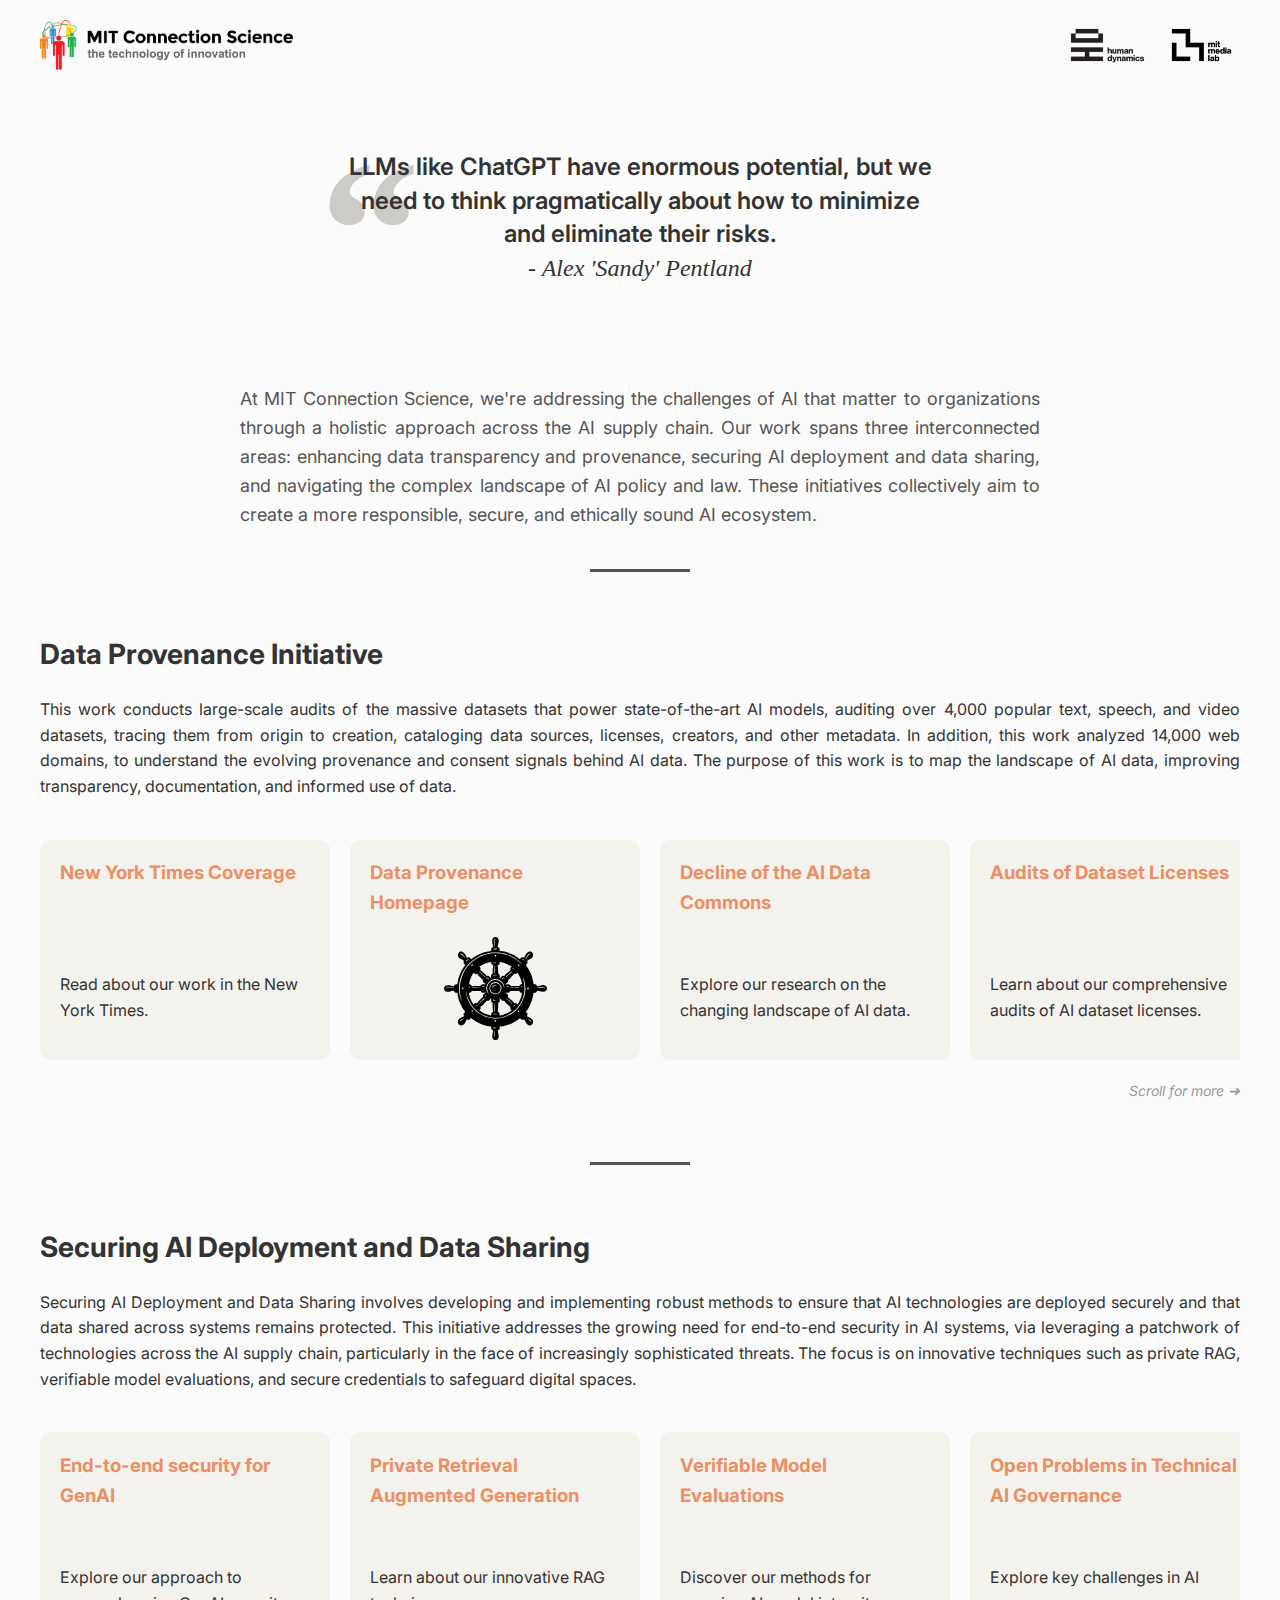
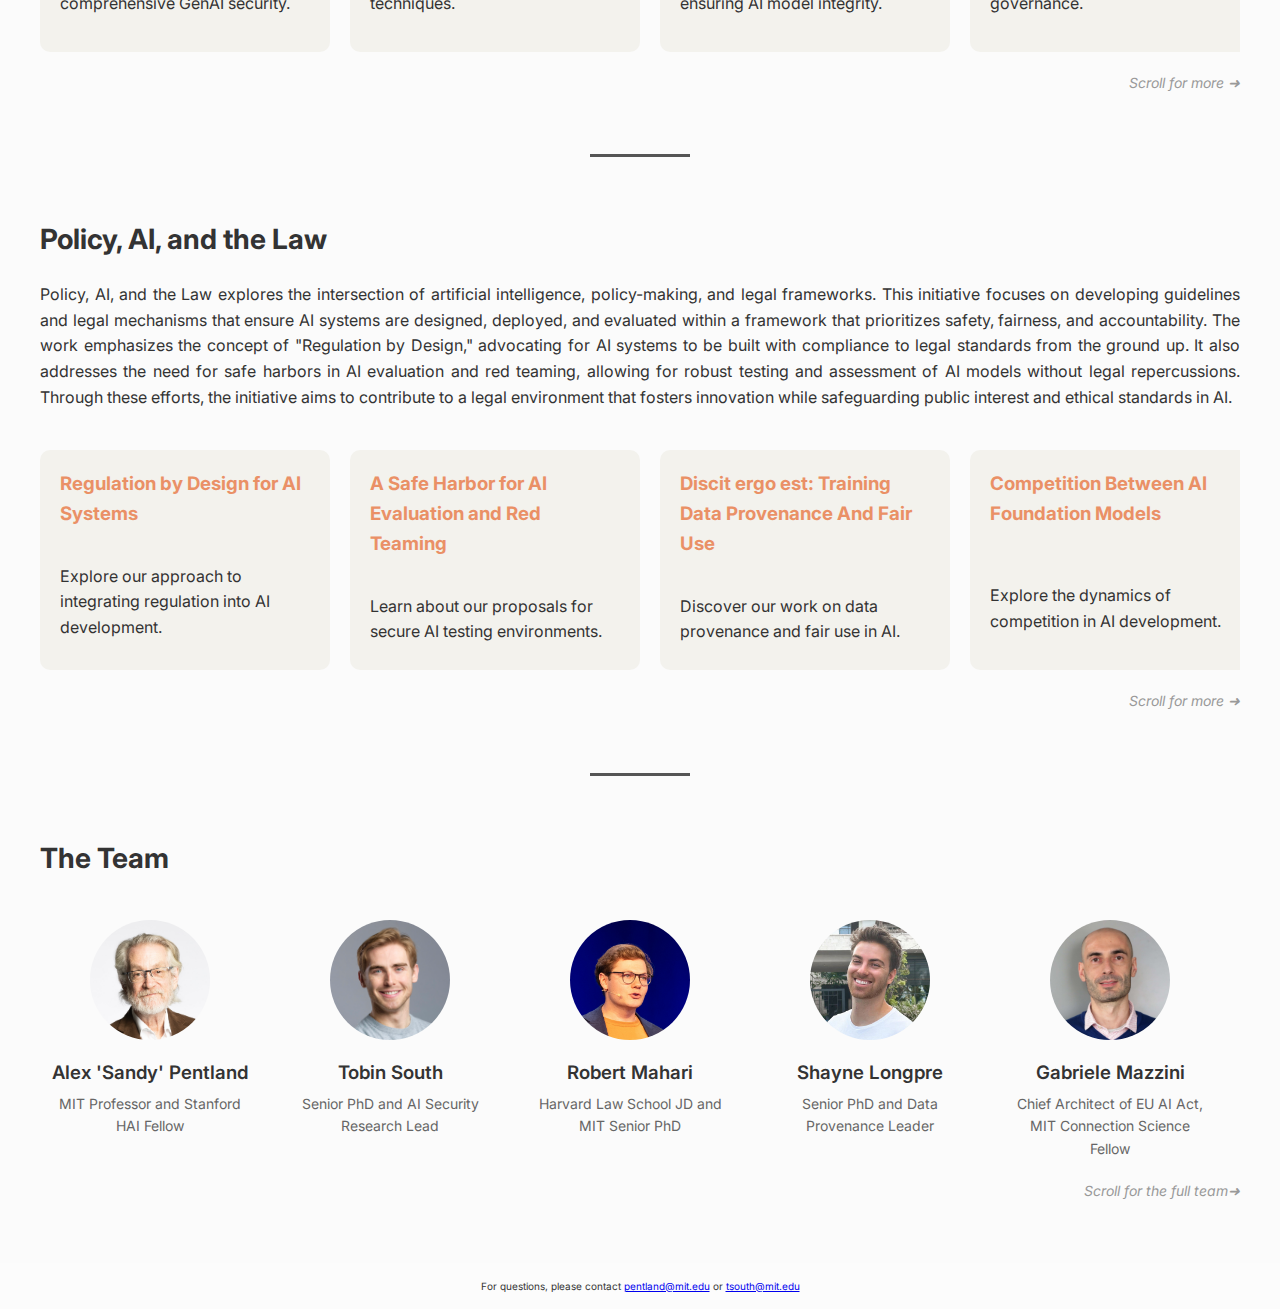
==== commit 9e8d6ad5: "Edit colors" ====
--- a/docs/index.html
+++ b/docs/index.html
@@ -12,6 +12,8 @@
             padding: 0;
             color: #333;
             line-height: 1.6;
+            background-color: #fbfbfb;
+            /* background-color: #faf6d8; */
         }
 
         .container {
@@ -25,10 +27,31 @@
             justify-content: space-between;
             align-items: center;
             padding: 20px 0;
+            flex-wrap: nowrap;
+        }
+
+        .logo-container {
+            display: flex;
+            align-items: center;
+            gap: 10px; /* Adds space between logos */
         }
 
         .logo {
             height: 50px;
+            width: auto;
+            max-width: 100%;
+            object-fit: contain;
+        }
+
+        @media (max-width: 768px) {
+            header {
+                padding: 10px 0;
+            }
+
+            .logo {
+                height: auto;
+                max-height: 40px; /* Adjust this value as needed */
+            }
         }
 
         .main-quote {
@@ -48,7 +71,7 @@
             top: -40px;
             left: 0;
             font-size: 200px;
-            color: #f0f0f0;
+            color: #cccbc6;
             z-index: -1;
             font-family: Georgia, 'Times New Roman', Times, serif;
         }
@@ -115,9 +138,14 @@
             flex: 0 0 auto;
             width: 250px;
             height: 200px;
-            background-color: #f5f5f5;
+            background-color: #f3f2ed;
+            /* background-color: #fcfcfc; */
             border-radius: 10px;
-            padding: 20px;
+            /* padding: 20px; */
+            padding-left: 20px;
+            padding-right: 20px;
+            /* padding-top: 10px; */
+            padding-bottom: 20px;
             text-decoration: none;
             color: inherit;
             transition: transform 0.2s;
@@ -134,6 +162,10 @@
 
         .card-special {
             border: 2px solid #ba0000;
+        }
+
+        .card-title {
+            color: #ea9066;
         }
 
         .card-image {
@@ -156,6 +188,8 @@
             text-align: center;
             margin: 0 10px;
             min-width: 200px;
+            text-decoration: none;
+            color: inherit;
         }
 
         .team-member img {
@@ -225,28 +259,28 @@
                 <p class="section-description">This work conducts large-scale audits of the massive datasets that power state-of-the-art AI models, auditing over 4,000 popular text, speech, and video datasets, tracing them from origin to creation, cataloging data sources, licenses, creators, and other metadata. In addition, this work analyzed 14,000 web domains, to understand the evolving provenance and consent signals behind AI data. The purpose of this work is to map the landscape of AI data, improving transparency, documentation, and informed use of data.</p>
                 <div class="carousel">
                     <a href="https://www.nytimes.com/2024/07/19/technology/ai-data-restrictions.html" class="card">
-                        <h3>New York Times Coverage</h3>
+                        <h3 class="card-title">New York Times Coverage</h3>
                         <p>Read about our work in the New York Times.</p>
                     </a>
                     <a href="https://www.dataprovenance.org/" class="card">
-                        <h3>Data Provenance Homepage</h3>
+                        <h3 class="card-title">Data Provenance Homepage</h3>
                         <div class="card-image" style="background-image: url('images/dpi.svg');">
                         </div>
                     </a>
                     <a href="https://www.dataprovenance.org/Consent_in_Crisis.pdf" class="card">
-                        <h3>Decline of the AI Data Commons</h3>
+                        <h3 class="card-title">Decline of the AI Data Commons</h3>
                         <p>Explore our research on the changing landscape of AI data.</p>
                     </a>
                     <a href="https://arxiv.org/abs/2310.16787" class="card">
-                        <h3>Audits of Dataset Licenses</h3>
+                        <h3 class="card-title">Audits of Dataset Licenses</h3>
                         <p>Learn about our comprehensive audits of AI dataset licenses.</p>
                     </a>
                     <a href="https://mit-genai.pubpub.org/pub/uk7op8zs/release/2" class="card">
-                        <h3>Data Authenticity, Consent, and Provenance for AI Are All Broken</h3>
+                        <h3 class="card-title">Data Authenticity, Consent, and Provenance for AI Are All Broken</h3>
                         <p>Discover the challenges in AI data management.</p>
                     </a>
                     <a href="https://dspace.mit.edu/handle/1721.1/154171" class="card">
-                        <h3>Comment to U.S Copyright Office</h3>
+                        <h3 class="card-title">Comment to U.S Copyright Office</h3>
                         <p>Read our submission on Data Provenance and Copyright.</p>
                     </a>
                 </div>
@@ -259,27 +293,27 @@
                 <p class="section-description">Securing AI Deployment and Data Sharing involves developing and implementing robust methods to ensure that AI technologies are deployed securely and that data shared across systems remains protected. This initiative addresses the growing need for end-to-end security in AI systems, via leveraging a patchwork of technologies across the AI supply chain, particularly in the face of increasingly sophisticated threats. The focus is on innovative techniques such as private RAG, verifiable model evaluations, and secure credentials to safeguard digital spaces.</p>
                 <div class="carousel">
                     <a href="https://mit-genai.pubpub.org/pub/m4msmss4" class="card">
-                        <h3>End-to-end security for GenAI</h3>
+                        <h3 class="card-title">End-to-end security for GenAI</h3>
                         <p>Explore our approach to comprehensive GenAI security.</p>
                     </a>
                     <a href="https://arxiv.org/abs/2311.12955" class="card">
-                        <h3>Private Retrieval Augmented Generation</h3>
+                        <h3 class="card-title">Private Retrieval Augmented Generation</h3>
                         <p>Learn about our innovative RAG techniques.</p>
                     </a>
                     <a href="https://arxiv.org/abs/2402.02675" class="card">
-                        <h3>Verifiable Model Evaluations</h3>
+                        <h3 class="card-title">Verifiable Model Evaluations</h3>
                         <p>Discover our methods for ensuring AI model integrity.</p>
                     </a>
                     <a href="https://cdn.governance.ai/Open_Problems_in_Technical_AI_Governance.pdf" class="card">
-                        <h3>Open Problems in Technical AI Governance</h3>
+                        <h3 class="card-title">Open Problems in Technical AI Governance</h3>
                         <p>Explore key challenges in AI governance.</p>
                     </a>
                     <a href="#" class="card">
-                        <h3>Personhood Credentials</h3>
+                        <h3 class="card-title">Personhood Credentials</h3>
                         <p>Learn about our work on protecting digital spaces.</p>
                     </a>
                     <a href="https://arxiv.org/abs/2311.13008" class="card">
-                        <h3>Zero-knowledge tax disclosures</h3>
+                        <h3 class="card-title">Zero-knowledge tax disclosures</h3>
                         <p>Discover our research on privacy-preserving financial disclosures.</p>
                     </a>
                 </div>
@@ -292,23 +326,23 @@
                 <p class="section-description">Policy, AI, and the Law explores the intersection of artificial intelligence, policy-making, and legal frameworks. This initiative focuses on developing guidelines and legal mechanisms that ensure AI systems are designed, deployed, and evaluated within a framework that prioritizes safety, fairness, and accountability. The work emphasizes the concept of "Regulation by Design," advocating for AI systems to be built with compliance to legal standards from the ground up. It also addresses the need for safe harbors in AI evaluation and red teaming, allowing for robust testing and assessment of AI models without legal repercussions. Through these efforts, the initiative aims to contribute to a legal environment that fosters innovation while safeguarding public interest and ethical standards in AI.</p>
                 <div class="carousel">
                     <a href="https://papers.ssrn.com/sol3/papers.cfm?abstract_id=4753029" class="card">
-                        <h3>Regulation by Design for AI Systems</h3>
+                        <h3 class="card-title">Regulation by Design for AI Systems</h3>
                         <p>Explore our approach to integrating regulation into AI development.</p>
                     </a>
                     <a href="https://arxiv.org/abs/2403.04893" class="card">
-                        <h3>A Safe Harbor for AI Evaluation and Red Teaming</h3>
+                        <h3 class="card-title">A Safe Harbor for AI Evaluation and Red Teaming</h3>
                         <p>Learn about our proposals for secure AI testing environments.</p>
                     </a>
                     <a href="https://www.networklawreview.org/mahari-longpre-generative-ai/" class="card">
-                        <h3>Discit ergo est: Training Data Provenance And Fair Use</h3>
+                        <h3 class="card-title">Discit ergo est: Training Data Provenance And Fair Use</h3>
                         <p>Discover our work on data provenance and fair use in AI.</p>
                     </a>
                     <a href="https://papers.ssrn.com/sol3/papers.cfm?abstract_id=4493900" class="card">
-                        <h3>Competition Between AI Foundation Models</h3>
+                        <h3 class="card-title">Competition Between AI Foundation Models</h3>
                         <p>Explore the dynamics of competition in AI development.</p>
                     </a>
                     <a href="https://www.science.org/doi/full/10.1126/science.adh4451" class="card">
-                        <h3>Art and the science of generative AI</h3>
+                        <h3 class="card-title">Art and the science of generative AI</h3>
                         <p>Learn about the intersection of art and AI technology.</p>
                     </a>
                 </div>
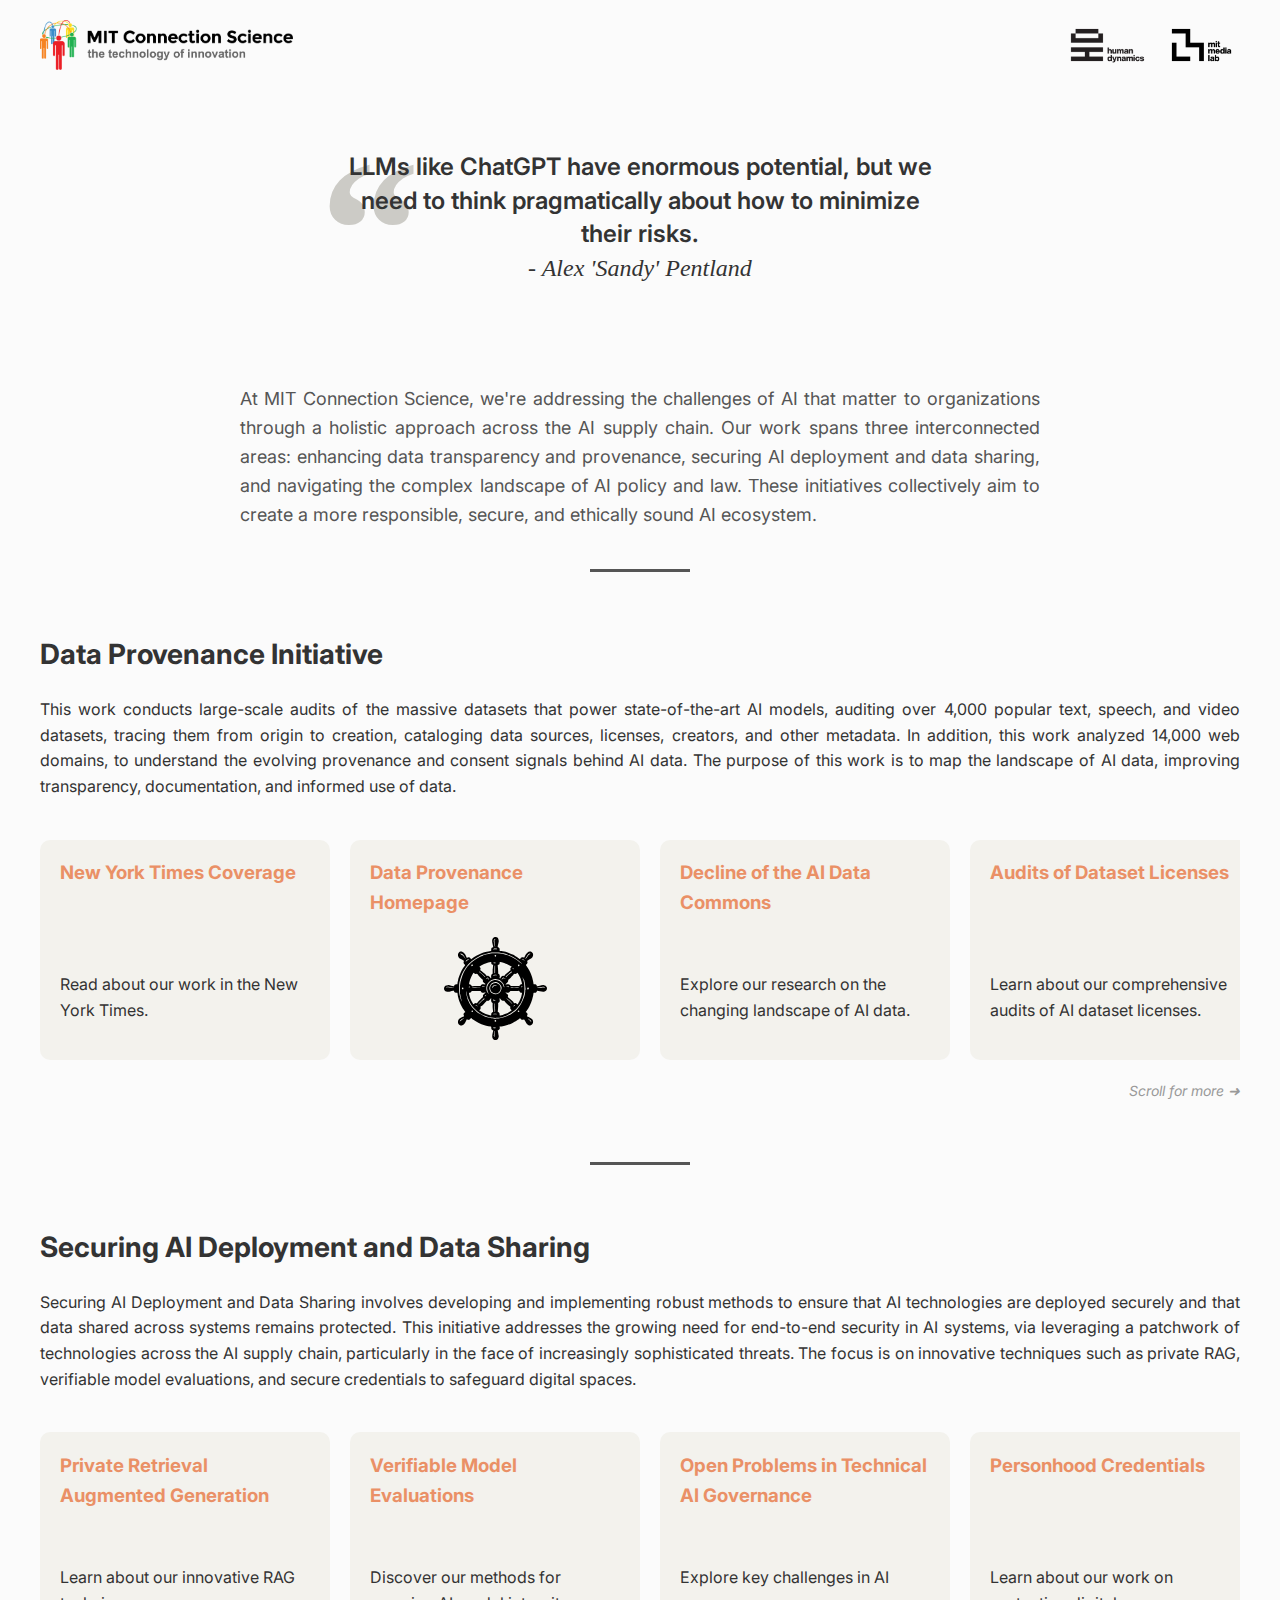
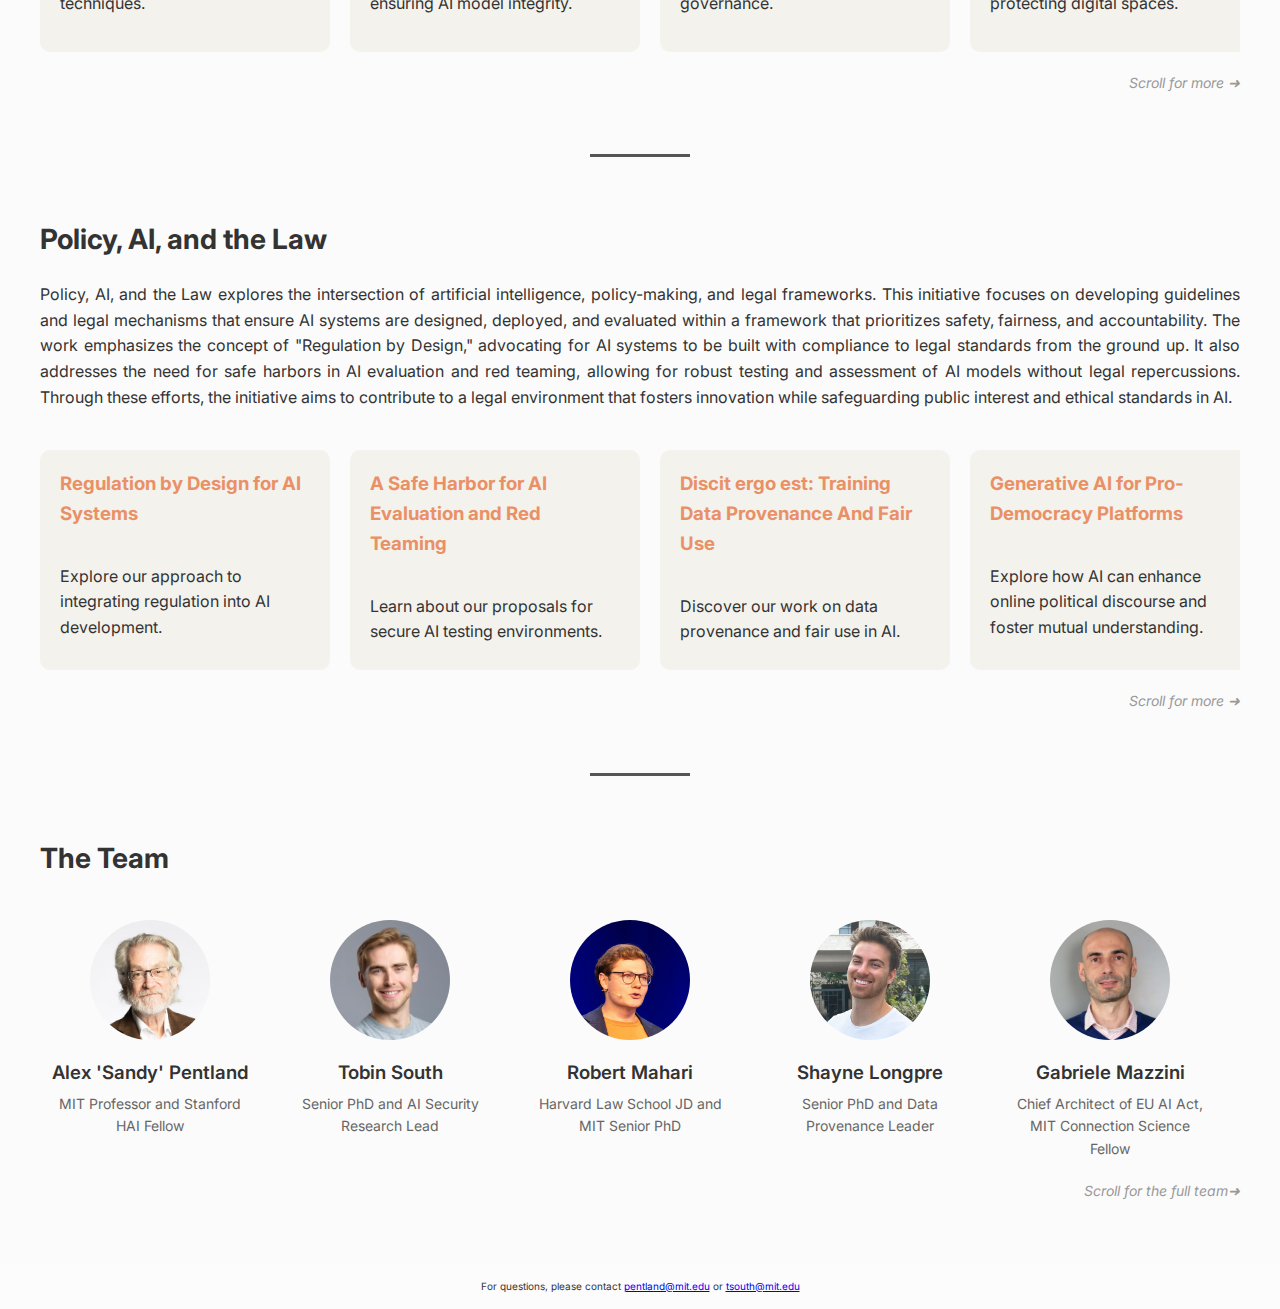
==== commit 9536a41f: "Sandy feedback" ====
--- a/docs/index.html
+++ b/docs/index.html
@@ -241,7 +241,7 @@
         <main>
             <div class="main-quote-container">
                 <div class="main-quote">
-                    LLMs like ChatGPT have enormous potential, but we need to think pragmatically about how to minimize and eliminate their risks.
+                    LLMs like ChatGPT have enormous potential, but we need to think pragmatically about how to minimize their risks.
                     <br>
                     <span class="quote-author">- Alex 'Sandy' Pentland</span>
                 </div>
@@ -292,10 +292,10 @@
                 <h2 class="section-title">Securing AI Deployment and Data Sharing</h2>
                 <p class="section-description">Securing AI Deployment and Data Sharing involves developing and implementing robust methods to ensure that AI technologies are deployed securely and that data shared across systems remains protected. This initiative addresses the growing need for end-to-end security in AI systems, via leveraging a patchwork of technologies across the AI supply chain, particularly in the face of increasingly sophisticated threats. The focus is on innovative techniques such as private RAG, verifiable model evaluations, and secure credentials to safeguard digital spaces.</p>
                 <div class="carousel">
-                    <a href="https://mit-genai.pubpub.org/pub/m4msmss4" class="card">
+                    <!-- <a href="https://mit-genai.pubpub.org/pub/m4msmss4" class="card">
                         <h3 class="card-title">End-to-end security for GenAI</h3>
                         <p>Explore our approach to comprehensive GenAI security.</p>
-                    </a>
+                    </a> -->
                     <a href="https://arxiv.org/abs/2311.12955" class="card">
                         <h3 class="card-title">Private Retrieval Augmented Generation</h3>
                         <p>Learn about our innovative RAG techniques.</p>
@@ -308,13 +308,17 @@
                         <h3 class="card-title">Open Problems in Technical AI Governance</h3>
                         <p>Explore key challenges in AI governance.</p>
                     </a>
-                    <a href="#" class="card">
+                    <a href="https://arxiv.org/pdf/2408.07892" class="card">
                         <h3 class="card-title">Personhood Credentials</h3>
                         <p>Learn about our work on protecting digital spaces.</p>
                     </a>
                     <a href="https://arxiv.org/abs/2311.13008" class="card">
                         <h3 class="card-title">Zero-knowledge tax disclosures</h3>
                         <p>Discover our research on privacy-preserving financial disclosures.</p>
+                    </a>
+                    <a href="https://arxiv.org/pdf/2210.01927" class="card">
+                        <h3 class="card-title">Two party private data sharing.</h3>
+                        <p>Explore our work on making health feeds private decentralised data sharing.</p>
                     </a>
                 </div>
                 <div class="scroll-cue">Scroll for more <span class="arrow">➜</span></div>
@@ -337,6 +341,10 @@
                         <h3 class="card-title">Discit ergo est: Training Data Provenance And Fair Use</h3>
                         <p>Discover our work on data provenance and fair use in AI.</p>
                     </a>
+                    <a href="https://mit-genai.pubpub.org/pub/mn45hexw/release/1?readingCollection=bc5ea8fc" class="card">
+                        <h3 class="card-title">Generative AI for Pro-Democracy Platforms</h3>
+                        <p>Explore how AI can enhance online political discourse and foster mutual understanding.</p>
+                    </a>
                     <a href="https://papers.ssrn.com/sol3/papers.cfm?abstract_id=4493900" class="card">
                         <h3 class="card-title">Competition Between AI Foundation Models</h3>
                         <p>Explore the dynamics of competition in AI development.</p>
